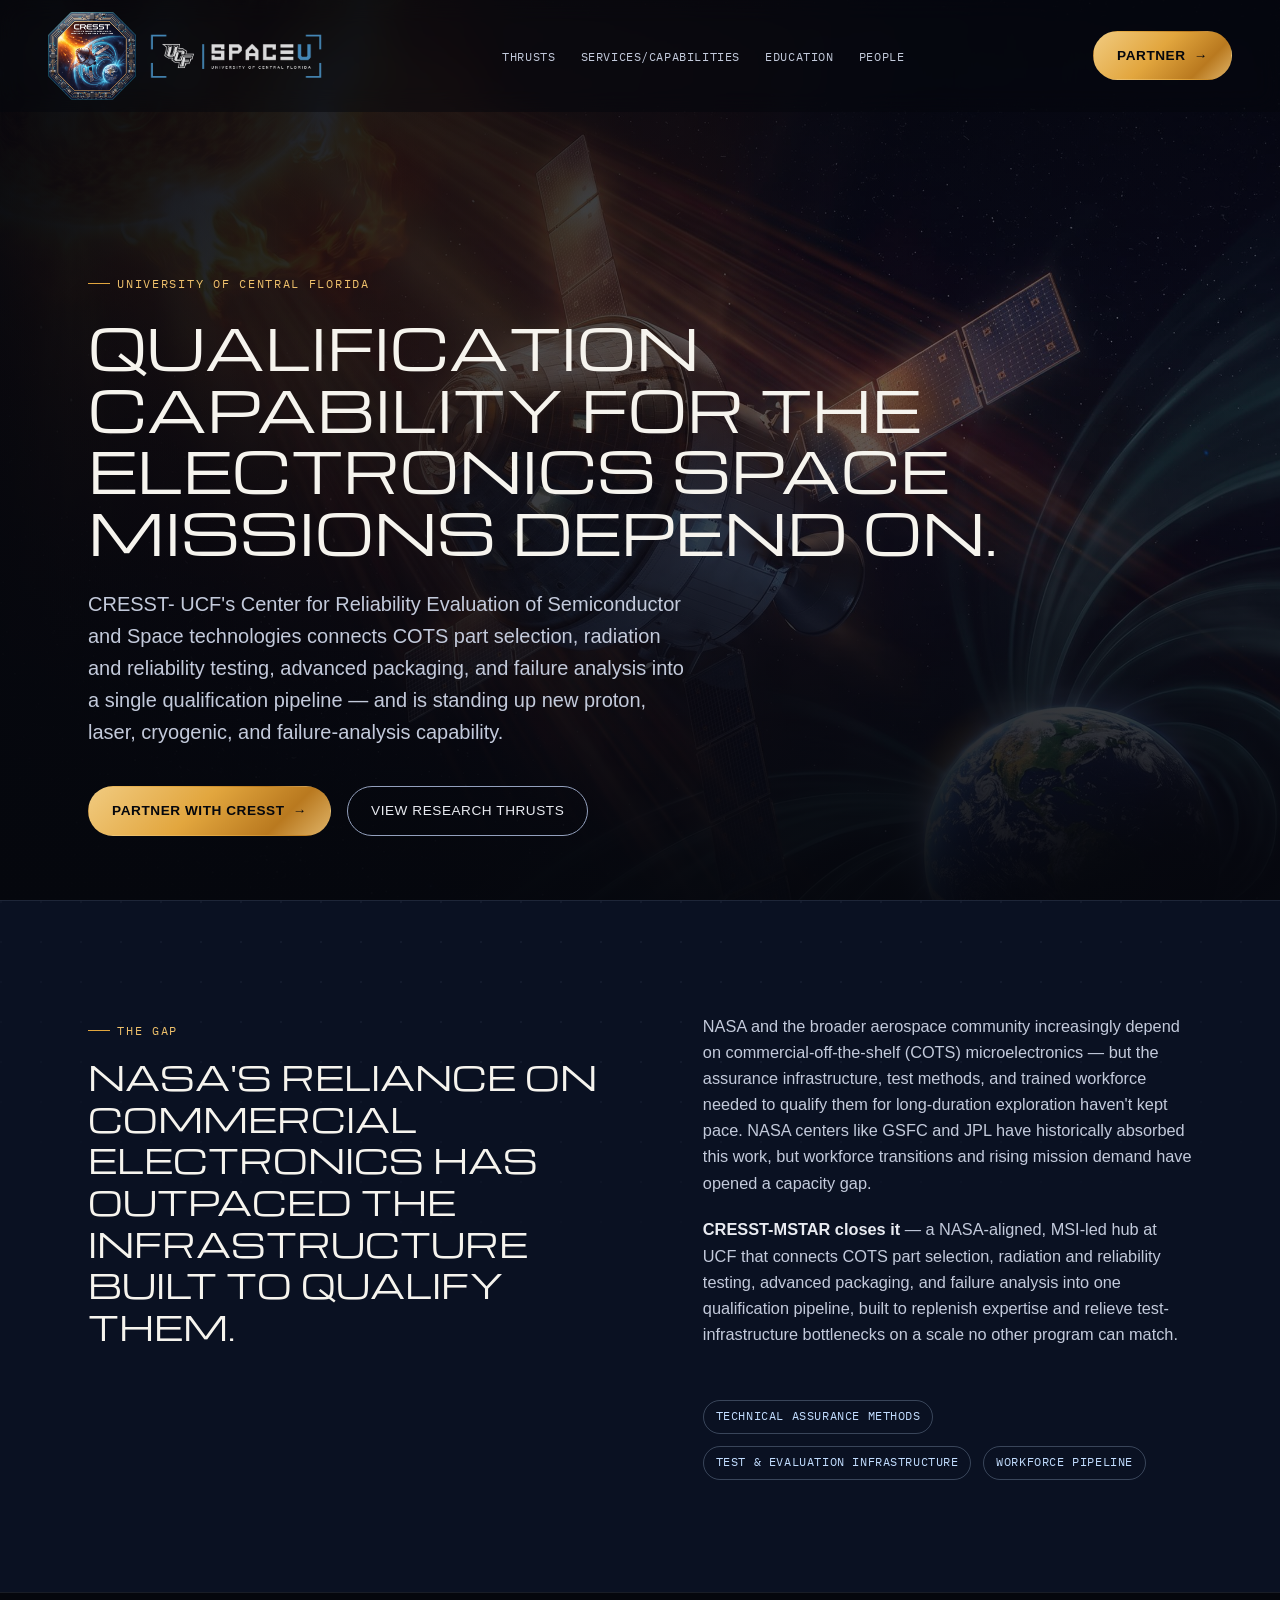
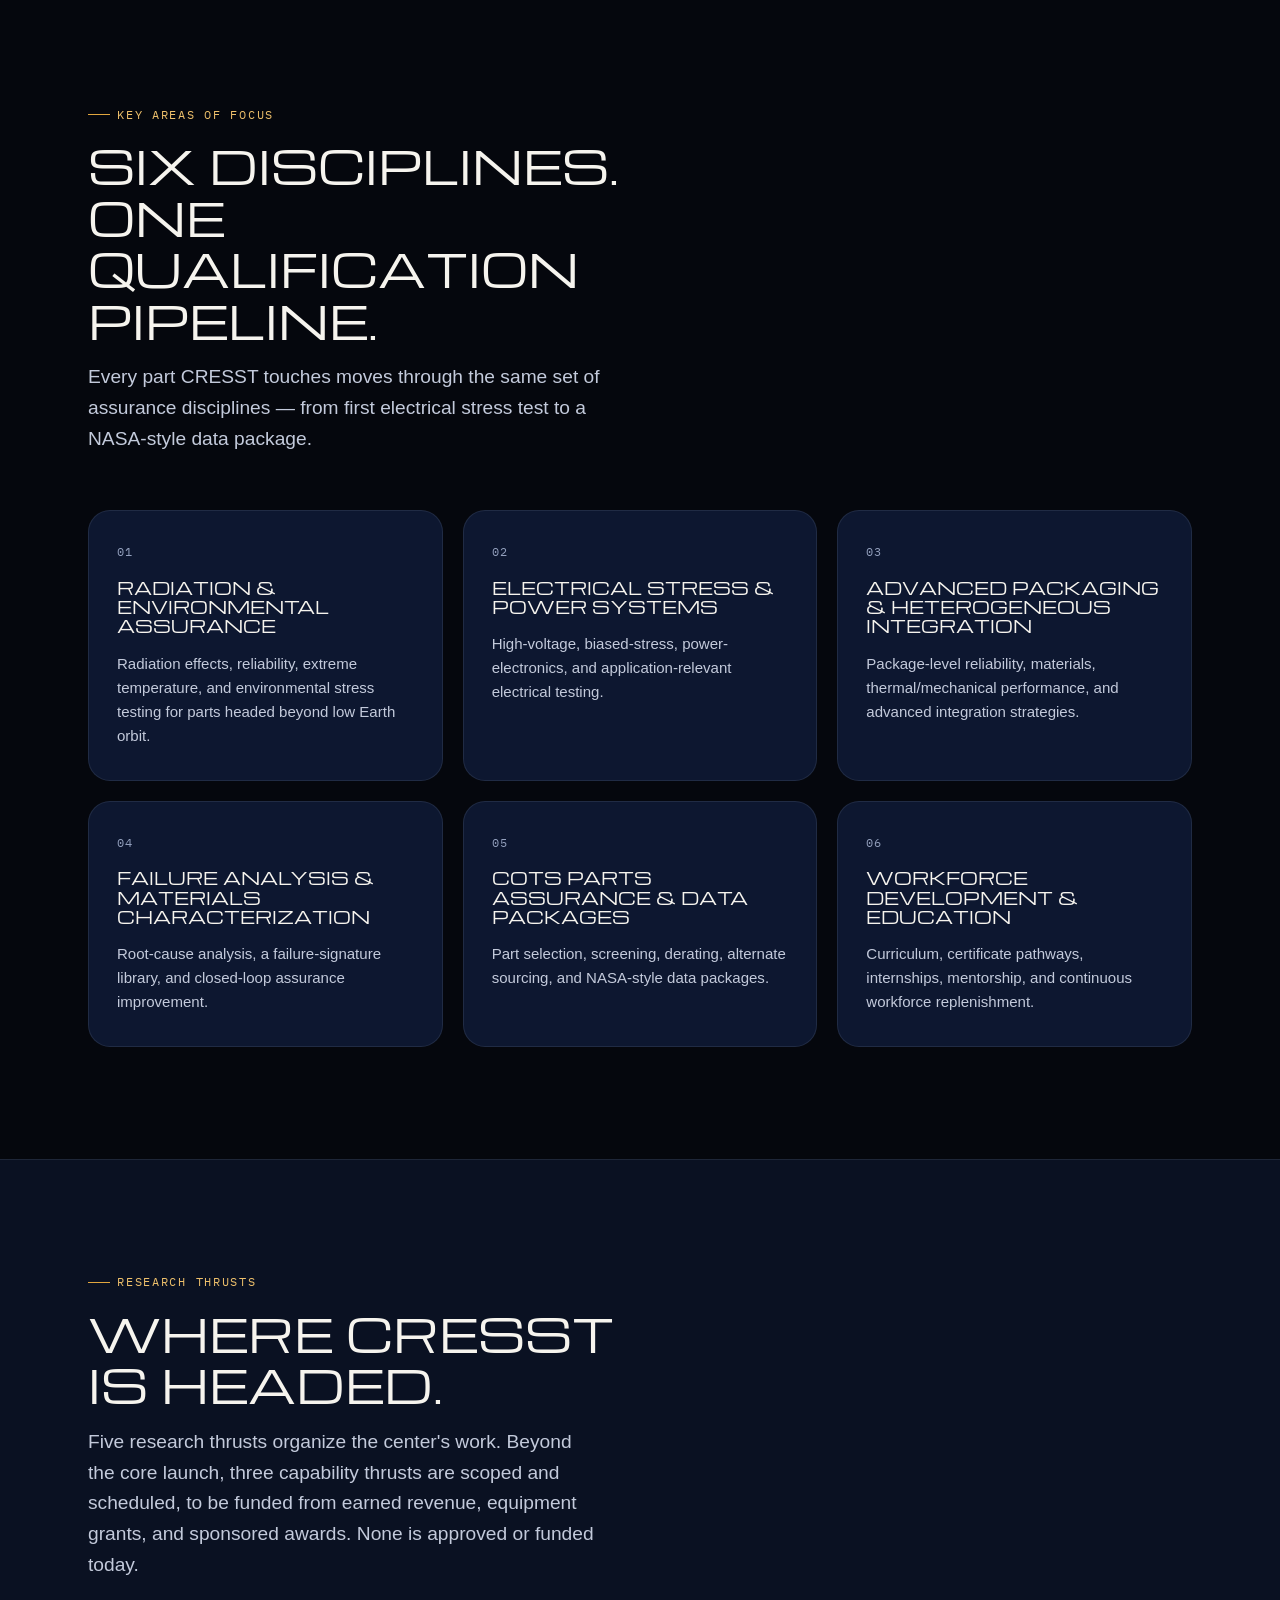
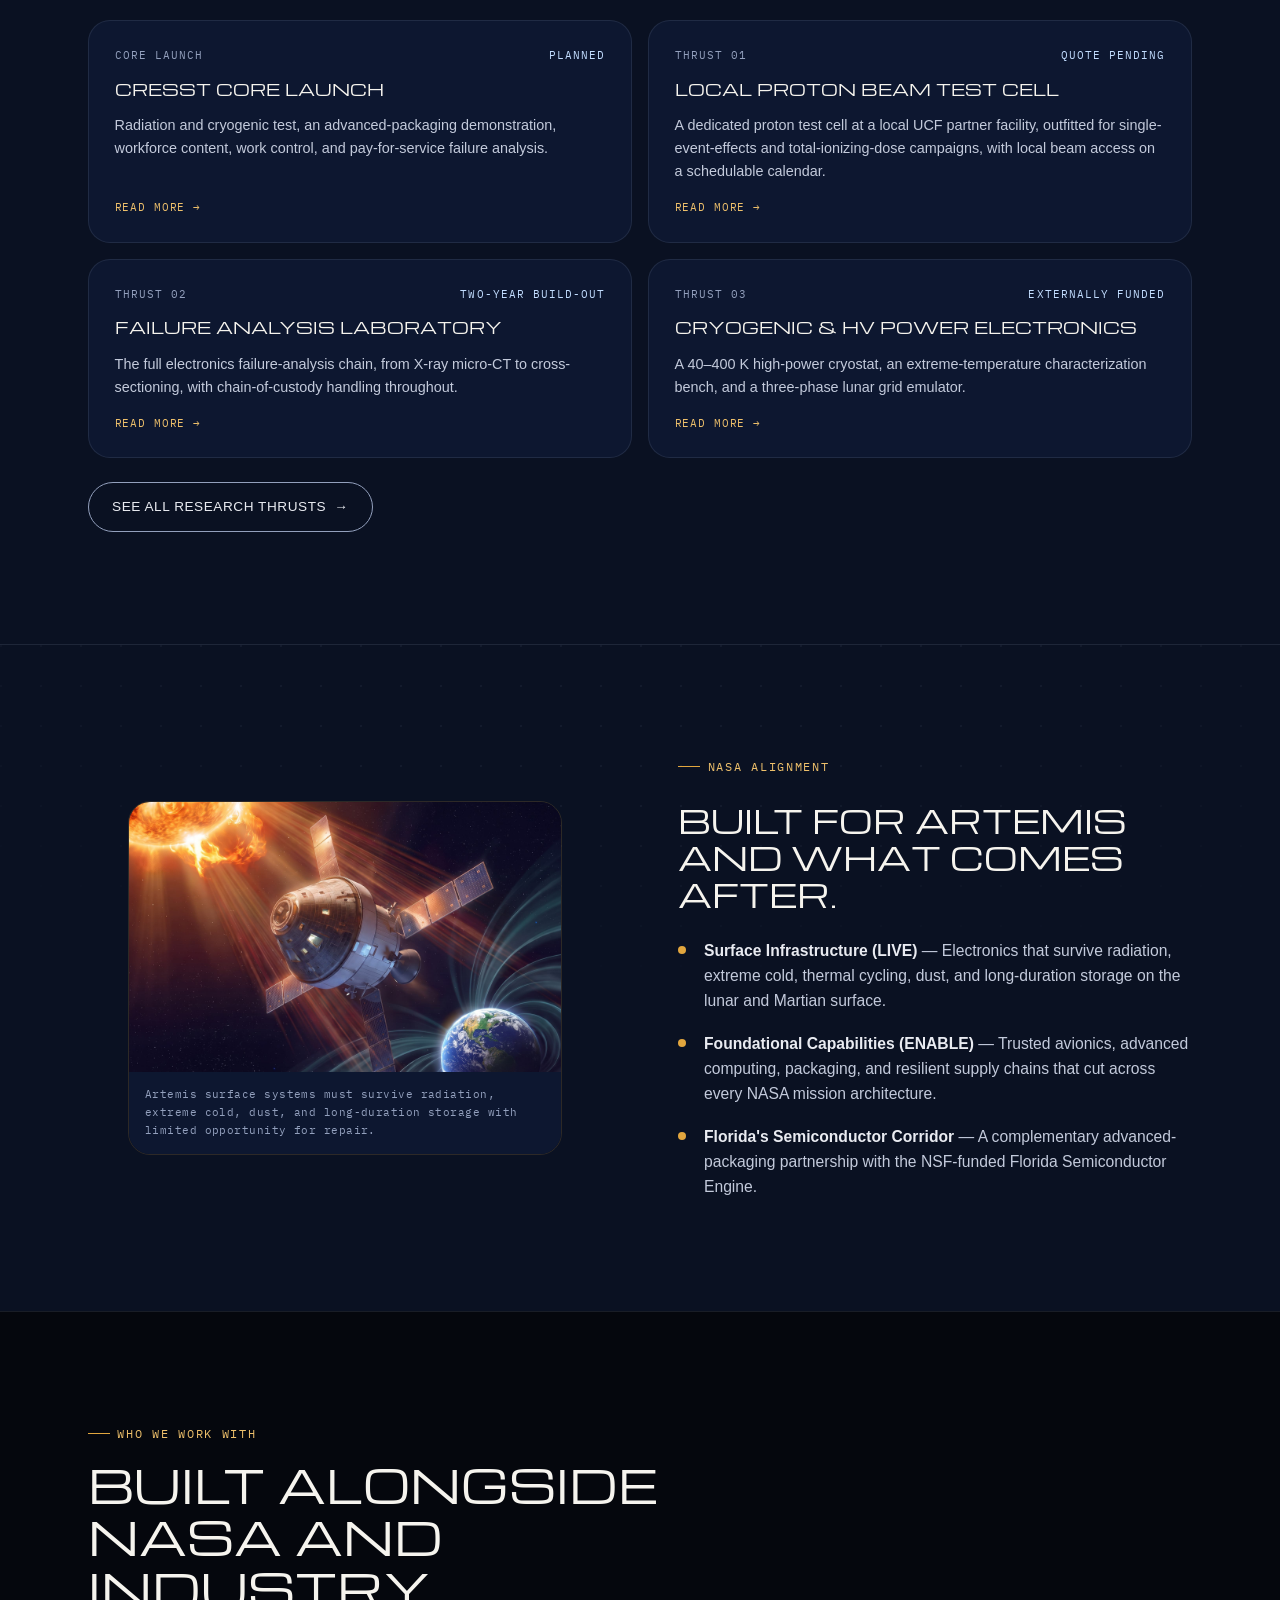
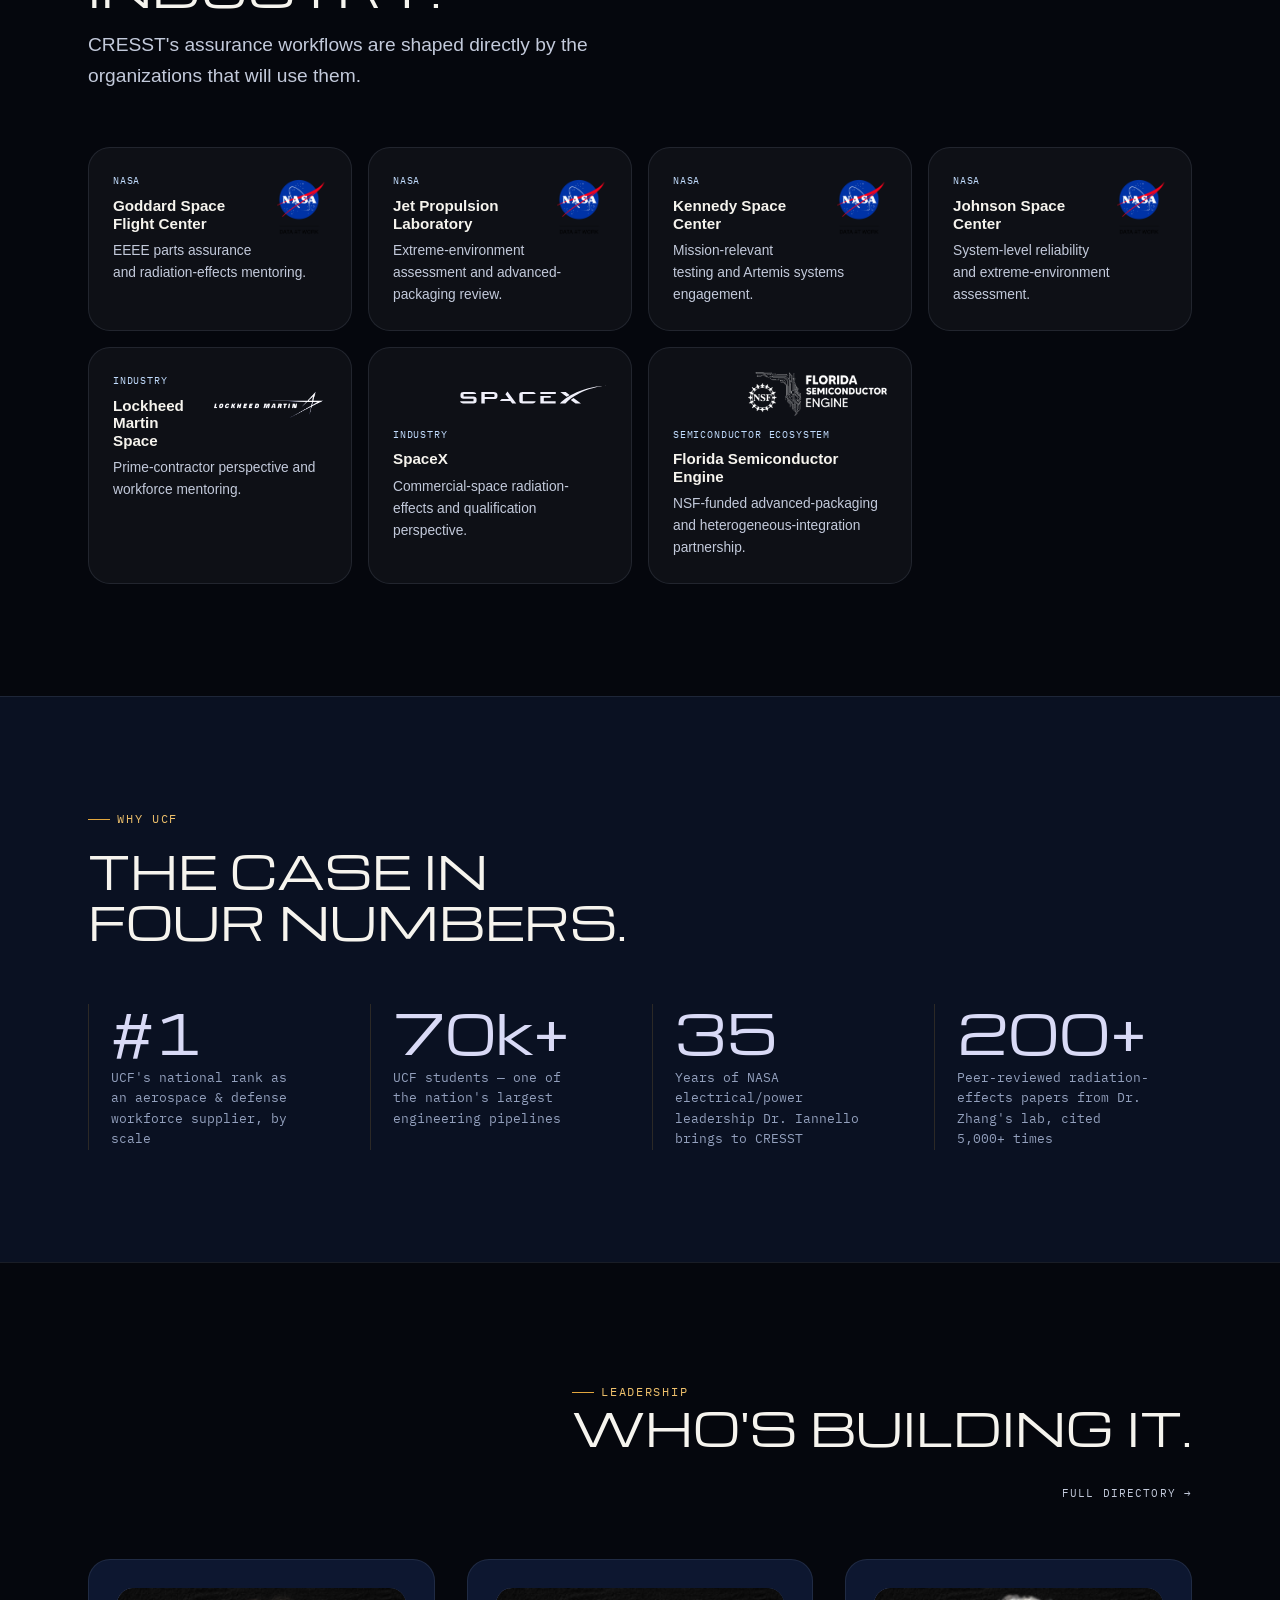
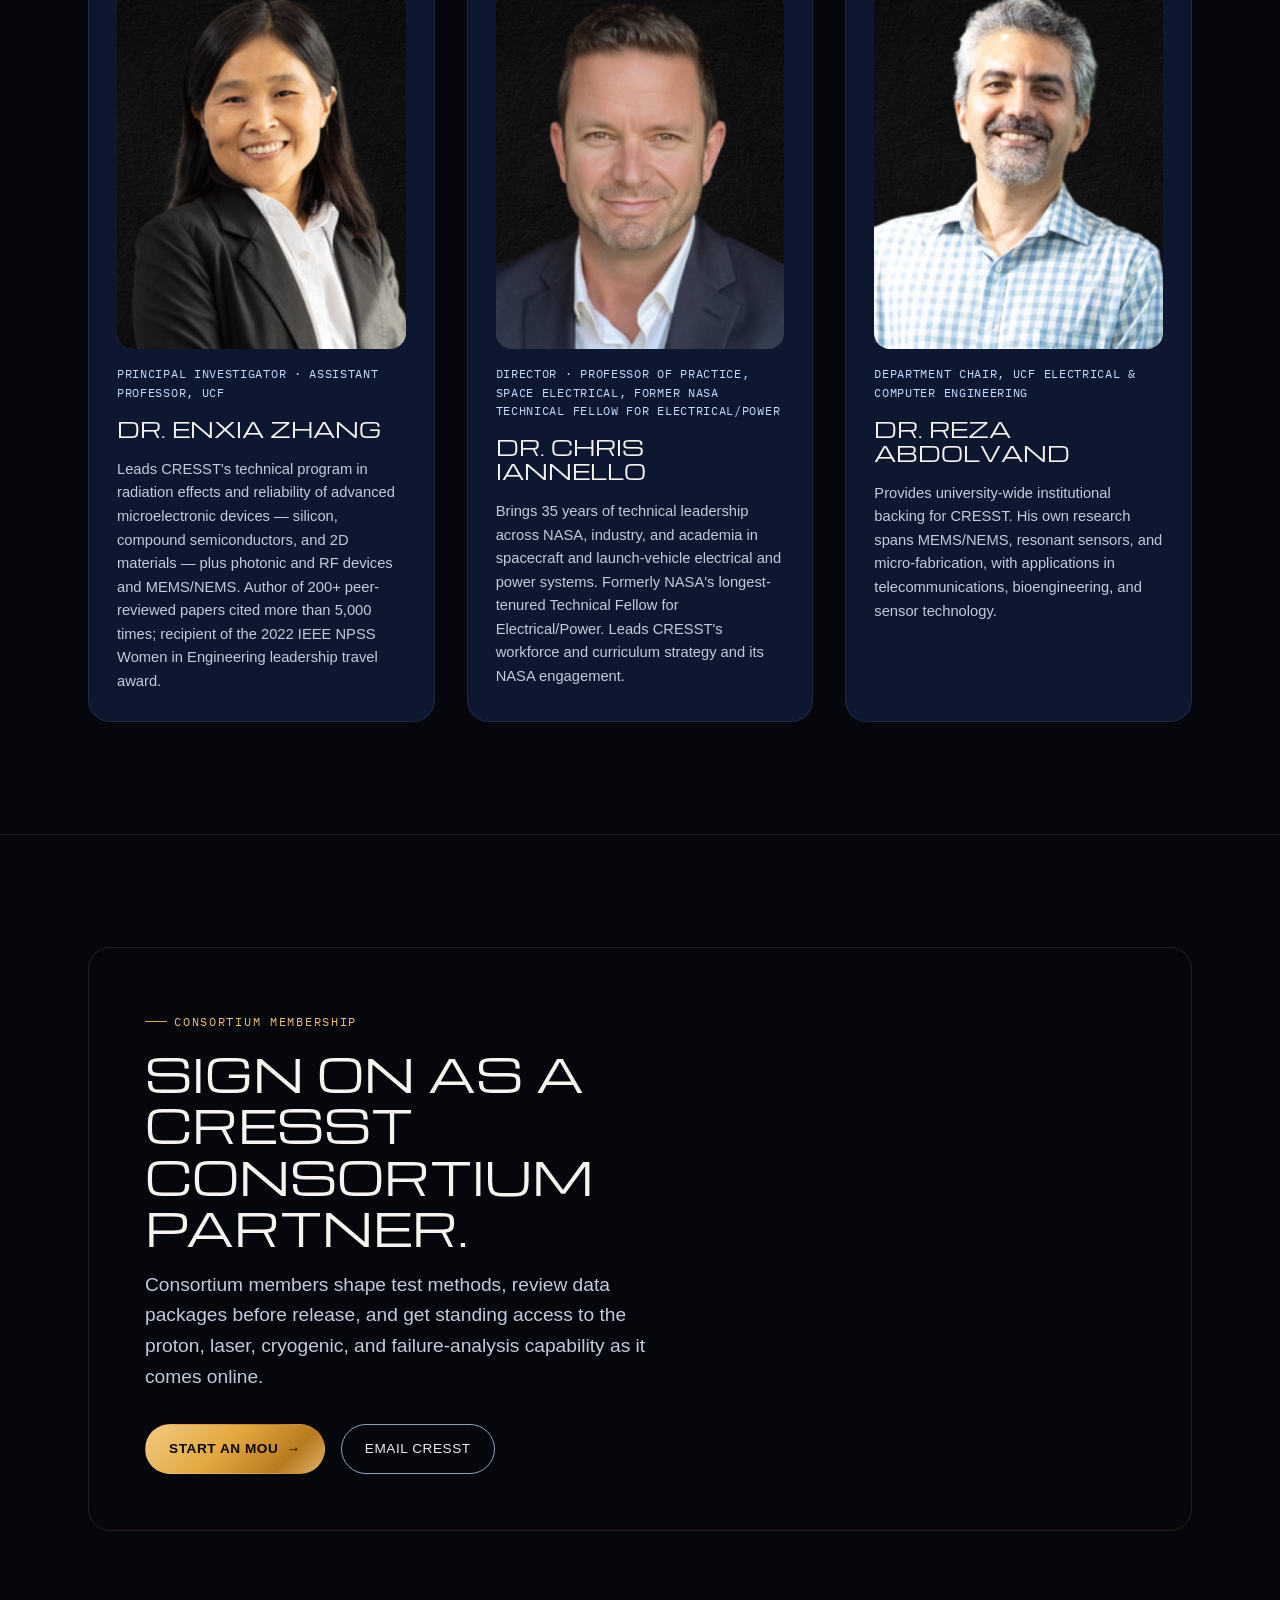
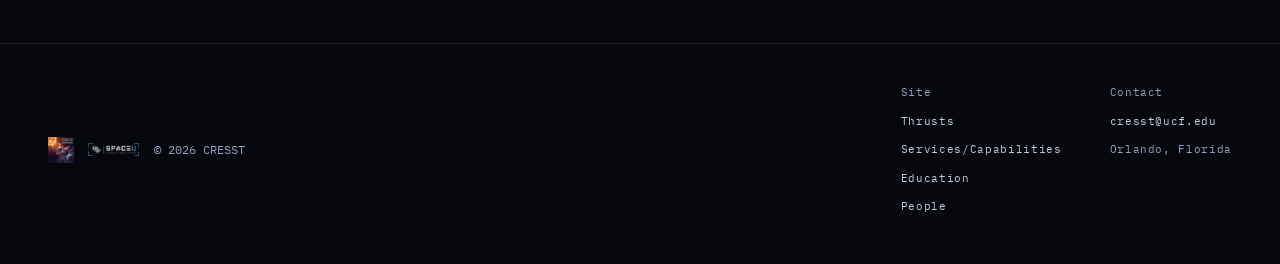
==== index.html @ 5fe64368 "Rename Services/Facilities to Services/Capabilities Co-Authored-By: Claude Opus 5.5 <noreply@anthrop" ====
<!DOCTYPE html>
<html lang="en">
<head>
<meta charset="UTF-8" />
<meta name="viewport" content="width=device-width, initial-scale=1.0" />
<title>CRESST — Center for Reliability Evaluation of Space and Semiconductor Technologies | UCF</title>
<meta name="description" content="CRESST is a UCF-led, NASA-aligned center for space electronics assurance — radiation testing, advanced packaging, and failure analysis for Artemis and future exploration missions." />
<link rel="icon" href="assets/img/cresst-favicon.png" />
<link rel="preconnect" href="https://fonts.googleapis.com" />
<link rel="preconnect" href="https://fonts.gstatic.com" crossorigin />
<link href="https://fonts.googleapis.com/css2?family=Michroma&family=IBM+Plex+Mono:wght@400;500;600&display=swap" rel="stylesheet" />
<link href="https://api.fontshare.com/v2/css?f[]=eudoxus-sans@400,500,600,700&display=swap" rel="stylesheet" />
<link rel="stylesheet" href="css/style.css" />
</head>
<body>

<nav class="nav" id="nav">
  <a href="index.html" class="nav-brand">
    <img class="nav-patch-logo" src="assets/img/cresst-patch-2026.png" alt="CRESST mission patch logo" />
    <img class="nav-wordmark" src="assets/img/spaceu-wordmark.png" alt="Space U" />
  </a>
  <ul class="nav-links">
    <li><a href="thrusts.html">Thrusts</a></li>
    <li><a href="facilities.html">Services/Capabilities</a></li>
    <li><a href="education.html">Education</a></li>
    <li><a href="people.html">People</a></li>
  </ul>
  <a href="partner.html" class="btn btn-primary nav-cta">Partner <span class="btn-arrow">&rarr;</span></a>
  <button class="nav-toggle" id="navToggle" aria-label="Open menu" aria-expanded="false">
    <svg width="18" height="14" viewBox="0 0 18 14" fill="none" xmlns="http://www.w3.org/2000/svg">
      <path d="M0 1H18" stroke="currentColor" stroke-width="1.5"/>
      <path d="M0 7H18" stroke="currentColor" stroke-width="1.5"/>
      <path d="M0 13H18" stroke="currentColor" stroke-width="1.5"/>
    </svg>
  </button>
</nav>

<div class="mobile-menu" id="mobileMenu">
  <a href="thrusts.html">Thrusts</a>
  <a href="facilities.html">Services/Capabilities</a>
  <a href="education.html">Education</a>
  <a href="people.html">People</a>
  <a href="partner.html">Partner With CRESST</a>
</div>

<header class="hero">
  <div class="hero-media">
    <img class="hero-media-fallback" src="assets/img/hero-solar-crossing.jpg" alt="Illustration of a crewed space capsule crossing between a solar flare and Earth's magnetic field" />
    <video class="hero-media-video" id="heroVideo" muted playsinline preload="auto" poster="assets/img/hero-solar-crossing.jpg" aria-hidden="true" disablePictureInPicture disableRemotePlayback>
      <source src="assets/video/hero-loop.mp4" type="video/mp4" />
    </video>
  </div>
  <div class="container hero-inner">
    <p class="eyebrow hero-eyebrow">University of Central Florida</p>
    <h1>Qualification capability for the electronics space missions depend on.</h1>
    <p class="hero-sub">CRESST- UCF's Center for Reliability Evaluation of Semiconductor and Space technologies connects COTS part selection, radiation and reliability testing, advanced packaging, and failure analysis into a single qualification pipeline — and is standing up new proton, laser, cryogenic, and failure-analysis capability.</p>
    <div class="hero-actions">
      <a href="partner.html" class="btn btn-primary">Partner With CRESST <span class="btn-arrow">&rarr;</span></a>
      <a href="thrusts.html" class="btn btn-ghost">View Research Thrusts</a>
    </div>
  </div>
</header>

<section class="section mission grid-bg" id="mission">
  <div class="container">
    <div class="mission-grid">
      <div class="reveal">
        <p class="eyebrow">The Gap</p>
        <p class="mission-statement" style="margin-top:1rem;">NASA's reliance on commercial electronics has outpaced the infrastructure built to qualify them.</p>
      </div>
      <div class="mission-copy reveal">
        <p>NASA and the broader aerospace community increasingly depend on commercial-off-the-shelf (COTS) microelectronics — but the assurance infrastructure, test methods, and trained workforce needed to qualify them for long-duration exploration haven't kept pace. NASA centers like GSFC and JPL have historically absorbed this work, but workforce transitions and rising mission demand have opened a capacity gap.</p>
        <p><strong>CRESST-MSTAR closes it</strong> — a NASA-aligned, MSI-led hub at UCF that connects COTS part selection, radiation and reliability testing, advanced packaging, and failure analysis into one qualification pipeline, built to replenish expertise and relieve test-infrastructure bottlenecks on a scale no other program can match.</p>
        <div class="pillars">
          <span class="pillar-chip">Technical Assurance Methods</span>
          <span class="pillar-chip">Test &amp; Evaluation Infrastructure</span>
          <span class="pillar-chip">Workforce Pipeline</span>
        </div>
      </div>
    </div>
  </div>
</section>

<section class="section" id="focus">
  <div class="container">
    <div class="section-head reveal">
      <p class="eyebrow">Key Areas of Focus</p>
      <h2>Six disciplines. One qualification pipeline.</h2>
      <p class="lede">Every part CRESST touches moves through the same set of assurance disciplines — from first electrical stress test to a NASA-style data package.</p>
    </div>
    <div class="focus-grid reveal">
      <article class="focus-card">
        <span class="focus-index">01</span>
        <h3>Radiation &amp; Environmental Assurance</h3>
        <p>Radiation effects, reliability, extreme temperature, and environmental stress testing for parts headed beyond low Earth orbit.</p>
      </article>
      <article class="focus-card">
        <span class="focus-index">02</span>
        <h3>Electrical Stress &amp; Power Systems</h3>
        <p>High-voltage, biased-stress, power-electronics, and application-relevant electrical testing.</p>
      </article>
      <article class="focus-card">
        <span class="focus-index">03</span>
        <h3>Advanced Packaging &amp; Heterogeneous Integration</h3>
        <p>Package-level reliability, materials, thermal/mechanical performance, and advanced integration strategies.</p>
      </article>
      <article class="focus-card">
        <span class="focus-index">04</span>
        <h3>Failure Analysis &amp; Materials Characterization</h3>
        <p>Root-cause analysis, a failure-signature library, and closed-loop assurance improvement.</p>
      </article>
      <article class="focus-card">
        <span class="focus-index">05</span>
        <h3>COTS Parts Assurance &amp; Data Packages</h3>
        <p>Part selection, screening, derating, alternate sourcing, and NASA-style data packages.</p>
      </article>
      <article class="focus-card">
        <span class="focus-index">06</span>
        <h3>Workforce Development &amp; Education</h3>
        <p>Curriculum, certificate pathways, internships, mentorship, and continuous workforce replenishment.</p>
      </article>
    </div>
  </div>
</section>

<section class="section investment-teaser" id="thrusts">
  <div class="container">
    <div class="investment-teaser-head">
      <div class="section-head reveal" style="margin-bottom:0;">
        <p class="eyebrow">Research Thrusts</p>
        <h2>Where CRESST is headed.</h2>
        <p class="lede">Five research thrusts organize the center's work. Beyond the core launch, three capability thrusts are scoped and scheduled, to be funded from earned revenue, equipment grants, and sponsored awards. None is approved or funded today.</p>
      </div>
    </div>
    <div class="teaser-grid reveal">
      <a href="thrusts.html#roadmap" class="teaser-card">
        <div class="teaser-card-top">
          <span class="teaser-card-code">CORE LAUNCH</span>
          <span class="teaser-card-years">PLANNED</span>
        </div>
        <h3>CRESST Core Launch</h3>
        <p>Radiation and cryogenic test, an advanced-packaging demonstration, workforce content, work control, and pay-for-service failure analysis.</p>
        <div class="teaser-card-bottom">
          <span class="teaser-card-open">READ MORE &rarr;</span>
        </div>
      </a>
      <a href="thrusts.html#future" class="teaser-card">
        <div class="teaser-card-top">
          <span class="teaser-card-code">THRUST 01</span>
          <span class="teaser-card-years">QUOTE PENDING</span>
        </div>
        <h3>Local Proton Beam Test Cell</h3>
        <p>A dedicated proton test cell at a local UCF partner facility, outfitted for single-event-effects and total-ionizing-dose campaigns, with local beam access on a schedulable calendar.</p>
        <div class="teaser-card-bottom">
          <span class="teaser-card-open">READ MORE &rarr;</span>
        </div>
      </a>
      <a href="thrusts.html#future" class="teaser-card">
        <div class="teaser-card-top">
          <span class="teaser-card-code">THRUST 02</span>
          <span class="teaser-card-years">TWO-YEAR BUILD-OUT</span>
        </div>
        <h3>Failure Analysis Laboratory</h3>
        <p>The full electronics failure-analysis chain, from X-ray micro-CT to cross-sectioning, with chain-of-custody handling throughout.</p>
        <div class="teaser-card-bottom">
          <span class="teaser-card-open">READ MORE &rarr;</span>
        </div>
      </a>
      <a href="thrusts.html#future" class="teaser-card">
        <div class="teaser-card-top">
          <span class="teaser-card-code">THRUST 03</span>
          <span class="teaser-card-years">EXTERNALLY FUNDED</span>
        </div>
        <h3>Cryogenic &amp; HV Power Electronics</h3>
        <p>A 40&ndash;400 K high-power cryostat, an extreme-temperature characterization bench, and a three-phase lunar grid emulator.</p>
        <div class="teaser-card-bottom">
          <span class="teaser-card-open">READ MORE &rarr;</span>
        </div>
      </a>
    </div>
    <div class="teaser-footer reveal">
      <a href="thrusts.html" class="btn btn-ghost">See All Research Thrusts <span class="btn-arrow">&rarr;</span></a>
    </div>
  </div>
</section>

<section class="section ecosystem grid-bg" id="nasa">
  <div class="container">
    <div class="eco-grid">
      <figure class="eco-media reveal">
        <img src="assets/img/hero-solar-crossing.jpg" alt="Illustration of a crewed space capsule crossing between a solar flare and Earth's magnetic field" loading="lazy" />
        <figcaption>Artemis surface systems must survive radiation, extreme cold, dust, and long-duration storage with limited opportunity for repair.</figcaption>
      </figure>
      <div class="eco-copy reveal">
        <p class="eyebrow">NASA Alignment</p>
        <h2 style="font-size:clamp(1.5rem,2.8vw,2rem);">Built for Artemis and what comes after.</h2>
        <ul class="eco-list">
          <li><strong>Surface Infrastructure (LIVE)</strong> — Electronics that survive radiation, extreme cold, thermal cycling, dust, and long-duration storage on the lunar and Martian surface.</li>
          <li><strong>Foundational Capabilities (ENABLE)</strong> — Trusted avionics, advanced computing, packaging, and resilient supply chains that cut across every NASA mission architecture.</li>
          <li><strong>Florida's Semiconductor Corridor</strong> — A complementary advanced-packaging partnership with the NSF-funded Florida Semiconductor Engine.</li>
        </ul>
      </div>
    </div>
  </div>
</section>

<section class="section" id="partners">
  <div class="container">
    <div class="section-head reveal">
      <p class="eyebrow">Who We Work With</p>
      <h2>Built alongside NASA and industry.</h2>
      <p class="lede">CRESST's assurance workflows are shaped directly by the organizations that will use them.</p>
    </div>
    <div class="partners-grid reveal">
      <div class="partner-tile">
        <div class="partner-logo lg"><img src="assets/img/partners/nasa.webp" alt="NASA" /></div>
        <span class="partner-tag">NASA</span>
        <h3>Goddard Space Flight Center</h3>
        <p>EEEE parts assurance and radiation-effects mentoring.</p>
      </div>
      <div class="partner-tile">
        <div class="partner-logo lg"><img src="assets/img/partners/nasa.webp" alt="NASA" /></div>
        <span class="partner-tag">NASA</span>
        <h3>Jet Propulsion Laboratory</h3>
        <p>Extreme-environment assessment and advanced-packaging review.</p>
      </div>
      <div class="partner-tile">
        <div class="partner-logo lg"><img src="assets/img/partners/nasa.webp" alt="NASA" /></div>
        <span class="partner-tag">NASA</span>
        <h3>Kennedy Space Center</h3>
        <p>Mission-relevant testing and Artemis systems engagement.</p>
      </div>
      <div class="partner-tile">
        <div class="partner-logo lg"><img src="assets/img/partners/nasa.webp" alt="NASA" /></div>
        <span class="partner-tag">NASA</span>
        <h3>Johnson Space Center</h3>
        <p>System-level reliability and extreme-environment assessment.</p>
      </div>
      <div class="partner-tile">
        <div class="partner-logo lg"><img src="assets/img/partners/lockheed-martin.png" alt="Lockheed Martin" /></div>
        <span class="partner-tag">Industry</span>
        <h3>Lockheed Martin Space</h3>
        <p>Prime-contractor perspective and workforce mentoring.</p>
      </div>
      <div class="partner-tile">
        <div class="partner-logo"><img src="assets/img/partners/spacex.svg" alt="SpaceX" /></div>
        <span class="partner-tag">Industry</span>
        <h3>SpaceX</h3>
        <p>Commercial-space radiation-effects and qualification perspective.</p>
      </div>
      <div class="partner-tile">
        <div class="partner-logo"><img src="assets/img/partners/fse.webp" alt="Florida Semiconductor Engine" /></div>
        <span class="partner-tag">Semiconductor Ecosystem</span>
        <h3>Florida Semiconductor Engine</h3>
        <p>NSF-funded advanced-packaging and heterogeneous-integration partnership.</p>
      </div>
    </div>
  </div>
</section>

<section class="section impact" id="impact">
  <div class="container">
    <div class="section-head reveal">
      <p class="eyebrow">Why UCF</p>
      <h2>The case in four numbers.</h2>
    </div>
    <div class="stat-grid reveal">
      <div class="stat">
        <div class="stat-value">#1</div>
        <p class="stat-label">UCF's national rank as an aerospace &amp; defense workforce supplier, by scale</p>
      </div>
      <div class="stat">
        <div class="stat-value">70k+</div>
        <p class="stat-label">UCF students — one of the nation's largest engineering pipelines</p>
      </div>
      <div class="stat">
        <div class="stat-value">35</div>
        <p class="stat-label">Years of NASA electrical/power leadership Dr. Iannello brings to CRESST</p>
      </div>
      <div class="stat">
        <div class="stat-value">200+</div>
        <p class="stat-label">Peer-reviewed radiation-effects papers from Dr. Zhang's lab, cited 5,000+ times</p>
      </div>
    </div>
  </div>
</section>

<section class="section leadership" id="leadership">
  <div class="container">
    <div class="section-head reveal" style="display:flex;justify-content:space-between;align-items:flex-end;gap:2rem;flex-wrap:wrap;max-width:none;">
      <div>
        <p class="eyebrow">Leadership</p>
        <h2>Who's building it.</h2>
      </div>
      <a href="people.html" style="font-family:var(--font-mono);font-size:.7rem;letter-spacing:.1em;text-transform:uppercase;text-decoration:none;color:var(--paper-300);">Full directory &rarr;</a>
    </div>
    <div class="lead-grid reveal">
      <div class="lead-card">
        <div class="lead-photo"><img src="assets/img/enxia-zhang.png" alt="Dr. Enxia Zhang" /></div>
        <p class="lead-role">Principal Investigator &middot; Assistant Professor, UCF</p>
        <h3 class="lead-name">Dr. Enxia Zhang</h3>
        <p class="lead-bio">Leads CRESST's technical program in radiation effects and reliability of advanced microelectronic devices — silicon, compound semiconductors, and 2D materials — plus photonic and RF devices and MEMS/NEMS. Author of 200+ peer-reviewed papers cited more than 5,000 times; recipient of the 2022 IEEE NPSS Women in Engineering leadership travel award.</p>
      </div>
      <div class="lead-card">
        <div class="lead-photo"><img src="assets/img/christopher-iannello.png" alt="Dr. Chris Iannello" /></div>
        <p class="lead-role">Director &middot; Professor of Practice, Space Electrical, Former NASA Technical Fellow for Electrical/Power</p>
        <h3 class="lead-name">Dr. Chris Iannello</h3>
        <p class="lead-bio">Brings 35 years of technical leadership across NASA, industry, and academia in spacecraft and launch-vehicle electrical and power systems. Formerly NASA's longest-tenured Technical Fellow for Electrical/Power. Leads CRESST's workforce and curriculum strategy and its NASA engagement.</p>
      </div>
      <div class="lead-card">
        <div class="lead-photo"><img src="assets/img/reza-abdolvand-directory.png" alt="Dr. Reza Abdolvand" /></div>
        <p class="lead-role">Department Chair, UCF Electrical &amp; Computer Engineering</p>
        <h3 class="lead-name">Dr. Reza Abdolvand</h3>
        <p class="lead-bio">Provides university-wide institutional backing for CRESST. His own research spans MEMS/NEMS, resonant sensors, and micro-fabrication, with applications in telecommunications, bioengineering, and sensor technology.</p>
      </div>
    </div>
  </div>
</section>

<section class="section cta" id="cta">
  <div class="container">
    <div class="cta-inner reveal">
      <div>
        <p class="eyebrow">Consortium Membership</p>
        <h2 style="margin-top:1rem;">Sign on as a CRESST consortium partner.</h2>
        <p class="lede" style="margin-top:1rem;">Consortium members shape test methods, review data packages before release, and get standing access to the proton, laser, cryogenic, and failure-analysis capability as it comes online.</p>
      </div>
      <div class="cta-actions">
        <a href="partner.html" class="btn btn-primary">Start An MOU <span class="btn-arrow">&rarr;</span></a>
        <a href="mailto:cresst@ucf.edu" class="btn btn-ghost">Email CRESST</a>
      </div>
    </div>
  </div>
</section>

<footer>
  <div class="footer-inner">
    <div class="footer-brand">
      <img class="footer-logo" src="assets/img/cresst-favicon.png" alt="CRESST logo" />
      <img class="footer-wordmark" src="assets/img/spaceu-wordmark.png" alt="Space U" />
      <span>&copy; 2026 CRESST</span>
    </div>
    <div class="footer-cols">
      <div class="footer-col">
        <span class="footer-col-label">Site</span>
        <a href="thrusts.html">Thrusts</a>
        <a href="facilities.html">Services/Capabilities</a>
        <a href="education.html">Education</a>
        <a href="people.html">People</a>
      </div>
      <div class="footer-col">
        <span class="footer-col-label">Contact</span>
        <a href="mailto:cresst@ucf.edu">cresst@ucf.edu</a>
        <span>Orlando, Florida</span>
      </div>
    </div>
  </div>
</footer>

<script src="js/script.js"></script>
</body>
</html>
---- css/style.css ----
/* ===========================================================
   CRESST — Center for Reliability Evaluation of Space and
   Semiconductor Technologies. UCF / Space U.
   Visual language inspired by ETH Zurich | Space (space.ethz.ch):
   soft pill geometry, atmospheric gradients, Michroma + Eudoxus Sans.
   =========================================================== */

:root {
  --navy-950: #05070d;
  --navy-900: #0a1122;
  --navy-850: #0d1730;
  --navy-800: #101c38;
  --navy-700: #172b4d;
  --navy-600: #223e6b;

  --gold-500: #e2a63e;
  --gold-400: #eec06b;
  --gold-300: #f4d38f;

  --sky-200: #c2ddff;
  --sky-300: #bfe1fa;
  --indigo-400: #5d6c9c;
  --indigo-500: #5b6eab;
  --periwinkle: #d9daf6;

  --paper-050: #f6f4ee;
  --paper-100: #e9ebf1;
  --paper-300: #c3cadb;
  --paper-400: #93a0bd;
  --paper-600: #5f6c8a;

  --line: rgba(226, 166, 62, 0.16);
  --line-soft: rgba(147, 160, 189, 0.14);
  --glass: rgba(255, 255, 255, 0.04);

  --font-display: "Michroma", "Arial Narrow", sans-serif;
  --font-body: "Eudoxus Sans", "IBM Plex Sans", "Segoe UI", sans-serif;
  --font-mono: "IBM Plex Mono", "Consolas", monospace;

  --radius-pill: 100px;
  --radius-card: 22px;

  --container: 1200px;
  --gutter: clamp(1.25rem, 4vw, 3rem);
}

*,
*::before,
*::after {
  box-sizing: border-box;
}

html {
  scroll-behavior: smooth;
}

@media (prefers-reduced-motion: reduce) {
  html {
    scroll-behavior: auto;
  }
  *,
  *::before,
  *::after {
    animation-duration: 0.001ms !important;
    animation-iteration-count: 1 !important;
    transition-duration: 0.001ms !important;
    scroll-behavior: auto !important;
  }
}

body {
  margin: 0;
  background: var(--navy-950);
  color: var(--paper-100);
  font-family: var(--font-body);
  font-size: 16px;
  line-height: 1.6;
  -webkit-font-smoothing: antialiased;
  overflow-x: hidden;
}

img {
  max-width: 100%;
  display: block;
}

a {
  color: inherit;
}

:focus-visible {
  outline: 2px solid var(--sky-200);
  outline-offset: 3px;
}

.container {
  max-width: var(--container);
  margin: 0 auto;
  padding-inline: var(--gutter);
}

.grid-bg {
  position: relative;
}
.grid-bg::before {
  content: "";
  position: absolute;
  inset: 0;
  background-image: radial-gradient(circle at 1px 1px, var(--line-soft) 1px, transparent 1px);
  background-size: 40px 40px;
  mask-image: radial-gradient(ellipse 80% 60% at 50% 0%, black 40%, transparent 90%);
  pointer-events: none;
  opacity: 0.5;
}

.eyebrow {
  font-family: var(--font-mono);
  font-size: 0.76rem;
  letter-spacing: 0.14em;
  text-transform: uppercase;
  color: var(--gold-400);
  display: inline-flex;
  align-items: center;
  gap: 0.6em;
}
.eyebrow::before {
  content: "";
  width: 22px;
  height: 1px;
  background: var(--gold-500);
  display: inline-block;
}

h1,
h2,
h3 {
  font-family: var(--font-display);
  font-weight: 500;
  line-height: 1.15;
  margin: 0;
  color: var(--paper-050);
  text-transform: uppercase;
}

h2 {
  font-size: clamp(1.8rem, 3.6vw, 2.8rem);
}

h3 {
  font-size: clamp(1.05rem, 1.6vw, 1.3rem);
}

p {
  margin: 0;
}

.lede {
  font-size: clamp(1.05rem, 1.6vw, 1.2rem);
  color: var(--paper-300);
  max-width: 48ch;
}

.section {
  padding-block: clamp(4rem, 9vw, 7rem);
  border-top: 1px solid var(--line-soft);
  position: relative;
}

.section-head {
  display: flex;
  flex-direction: column;
  gap: 1rem;
  margin-bottom: clamp(2.5rem, 5vw, 3.5rem);
  max-width: 64ch;
}

/* ---------- buttons: soft pill geometry ---------- */
.btn {
  font-family: var(--font-body);
  font-weight: 500;
  font-size: 0.85rem;
  letter-spacing: 0.04em;
  text-transform: uppercase;
  text-decoration: none;
  display: inline-flex;
  align-items: center;
  gap: 0.6em;
  padding: 0.95em 1.7em;
  border-radius: var(--radius-pill);
  border: 1px solid transparent;
  transition: transform 0.15s ease, filter 0.2s ease, border-color 0.2s ease, color 0.2s ease;
  cursor: pointer;
}
.btn:hover {
  transform: translateY(-1px);
  filter: brightness(1.08);
}
.btn-primary {
  background: linear-gradient(135deg, var(--gold-300) -10%, var(--gold-500) 45%, #b9791f 78%, var(--gold-300) 112%);
  color: var(--navy-950);
  font-weight: 600;
}
.btn-ghost {
  border-color: var(--paper-400);
  color: var(--paper-100);
}
.btn-ghost:hover {
  border-color: var(--sky-200);
  color: var(--sky-200);
}
.btn-arrow {
  transition: transform 0.15s ease;
}
.btn:hover .btn-arrow {
  transform: translateX(3px);
}

/* ---------- nav ---------- */
.nav {
  position: fixed;
  inset-inline: 0;
  top: 0;
  z-index: 100;
  padding: 0.5rem var(--gutter);
  min-height: 112px;
  display: flex;
  flex-wrap: wrap;
  align-items: center;
  justify-content: space-between;
  background: rgba(5, 7, 13, 0.5);
  backdrop-filter: blur(12px);
  border-bottom: 1px solid transparent;
  transition: border-color 0.3s ease, background 0.3s ease;
}
.nav.is-scrolled {
  border-bottom-color: var(--line-soft);
  background: rgba(5, 7, 13, 0.86);
}
.nav-brand {
  display: flex;
  align-items: center;
  gap: 0.85rem;
  text-decoration: none;
}
.nav-brand img.nav-patch-logo {
  height: 88px;
  width: auto;
}
.nav-brand img.nav-wordmark {
  height: 44px;
  width: auto;
  opacity: 0.85;
  mix-blend-mode: screen;
}
.nav-links {
  display: flex;
  align-items: center;
  gap: 0.25rem;
  min-width: 0;
  flex-wrap: wrap;
  list-style: none;
  margin: 0;
  padding: 0;
}
.nav-links a {
  font-family: var(--font-mono);
  font-size: 0.74rem;
  letter-spacing: 0.05em;
  text-transform: uppercase;
  text-decoration: none;
  color: var(--paper-300);
  padding: 0.6em 0.9em;
  border-radius: var(--radius-pill);
  transition: color 0.2s ease, background 0.2s ease;
}
.nav-links a:hover {
  color: var(--paper-050);
  background: var(--glass);
}
.nav-links a.active {
  color: var(--gold-400);
  box-shadow: inset 0 -2px 0 var(--gold-500);
}
.nav-links a.active:hover {
  background: transparent;
}
.nav-cta {
  display: inline-flex;
  margin-left: 0.5rem;
}
.nav-toggle {
  display: none;
  background: none;
  border: 1px solid var(--paper-400);
  color: var(--paper-100);
  width: 44px;
  height: 44px;
  border-radius: var(--radius-pill);
  align-items: center;
  justify-content: center;
}

/* ---------- hero ---------- */
.hero {
  position: relative;
  min-height: 100vh;
  display: flex;
  align-items: flex-end;
  padding-top: 6rem;
  overflow: hidden;
}
.hero-media {
  position: absolute;
  inset: 0;
  z-index: 0;
}
.hero-media img,
.hero-media video {
  position: absolute;
  inset: 0;
  width: 100%;
  height: 100%;
  object-fit: cover;
  object-position: 68% 38%;
}
.hero-media img.hero-media-fallback {
  opacity: 0.85;
}
.hero-media video.hero-media-video {
  opacity: 0;
}
.hero-media::after {
  content: "";
  position: absolute;
  inset: 0;
  background: linear-gradient(180deg, rgba(5, 7, 13, 0.72) 0%, rgba(5, 7, 13, 0.35) 40%, rgba(5, 7, 13, 0.95) 100%),
    linear-gradient(90deg, rgba(5, 7, 13, 0.92) 0%, rgba(5, 7, 13, 0.25) 65%, transparent 100%);
}
.hero-inner {
  position: relative;
  z-index: 1;
  width: 100%;
  padding-bottom: clamp(2.5rem, 5vw, 4.5rem);
}
.hero-eyebrow {
  margin-bottom: 1.4rem;
}
.hero-kicker {
  font-family: var(--font-body);
  color: var(--paper-050);
  font-size: clamp(1.25rem, 2.4vw, 1.7rem);
  margin-bottom: 1rem;
}
.hero h1 {
  font-size: clamp(1.8rem, 4.6vw, 3.5rem);
  max-width: 18ch;
  line-height: 1.1;
}
.hero-sub {
  margin-top: 1.6rem;
  max-width: 54ch;
  font-size: clamp(1.05rem, 1.7vw, 1.25rem);
  color: var(--paper-300);
}
.hero-actions {
  display: flex;
  flex-wrap: wrap;
  gap: 1rem;
  margin-top: 2.4rem;
}

.hero-placard {
  margin-top: clamp(2.5rem, 6vw, 4rem);
  border-top: 1px solid var(--line);
  padding-top: 1.4rem;
  display: grid;
  grid-template-columns: repeat(2, 1fr);
  max-width: 32rem;
  gap: clamp(1.5rem, 4vw, 3.5rem);
}
.placard-item dt {
  font-family: var(--font-mono);
  font-size: 0.68rem;
  letter-spacing: 0.1em;
  text-transform: uppercase;
  color: var(--paper-400);
  margin-bottom: 0.4em;
}
.placard-item dd {
  margin: 0;
  font-family: var(--font-mono);
  font-size: 0.9rem;
  color: var(--gold-300);
  letter-spacing: 0.02em;
}

/* ---------- mission ---------- */
.mission {
  background: var(--navy-900);
}
.mission-grid {
  display: grid;
  grid-template-columns: 1.1fr 1fr;
  gap: clamp(2.5rem, 6vw, 5rem);
  align-items: start;
}
.mission-statement {
  font-family: var(--font-display);
  font-size: clamp(1.4rem, 2.6vw, 2.1rem);
  text-transform: uppercase;
  line-height: 1.25;
  color: var(--paper-050);
  font-weight: 500;
}
.mission-copy {
  display: flex;
  flex-direction: column;
  gap: 1.3rem;
  color: var(--paper-300);
  font-size: 1.02rem;
}
.mission-copy strong {
  color: var(--paper-100);
}
.pillars {
  margin-top: 2rem;
  display: flex;
  flex-wrap: wrap;
  gap: 0.75rem;
}
.pillar-chip {
  font-family: var(--font-mono);
  font-size: 0.74rem;
  letter-spacing: 0.05em;
  text-transform: uppercase;
  color: var(--sky-200);
  border: 1px solid rgba(194, 221, 255, 0.25);
  padding: 0.55em 1em;
  border-radius: var(--radius-pill);
}

/* ---------- focus area cards ---------- */
.focus-grid {
  display: grid;
  grid-template-columns: repeat(3, 1fr);
  gap: 1.25rem;
}
.focus-card {
  background: var(--navy-850);
  border: 1px solid var(--line-soft);
  border-radius: var(--radius-card);
  padding: 2rem 1.75rem;
  display: flex;
  flex-direction: column;
  gap: 1rem;
  transition: border-color 0.2s ease, transform 0.2s ease;
}
.focus-card:hover {
  border-color: rgba(226, 166, 62, 0.35);
  transform: translateY(-2px);
}
.focus-index {
  font-family: var(--font-mono);
  font-size: 0.72rem;
  letter-spacing: 0.08em;
  color: var(--paper-400);
}
.focus-card h3 {
  font-size: 1.05rem;
}
.focus-card p {
  color: var(--paper-300);
  font-size: 0.94rem;
  flex: 1;
}

/* ---------- workforce pipeline (signature element) ---------- */
.pipeline {
  background: var(--navy-950);
}
.pipeline-lede {
  font-family: var(--font-display);
  font-size: clamp(1.1rem, 2vw, 1.4rem);
  text-transform: uppercase;
  color: var(--periwinkle);
  line-height: 1.4;
  max-width: 60ch;
  margin-bottom: 3rem;
}
.pipeline-track {
  display: grid;
  grid-template-columns: repeat(5, 1fr);
  gap: 1rem;
  align-items: start;
}
.pipeline-node {
  display: flex;
  flex-direction: column;
  align-items: flex-start;
  gap: 0.9rem;
  position: relative;
}
.pipeline-node:not(:last-child)::after {
  content: "";
  position: absolute;
  top: 27px;
  left: calc(100% - 0.4rem);
  width: calc(100% - 0.2rem);
  height: 2px;
  background: repeating-linear-gradient(90deg, var(--indigo-400) 0 8px, transparent 8px 13px);
}
.node-circle {
  width: 56px;
  height: 56px;
  border-radius: 50%;
  border: 1.5px solid var(--gold-500);
  display: flex;
  align-items: center;
  justify-content: center;
  font-family: var(--font-mono);
  font-size: 0.85rem;
  color: var(--gold-300);
  background: var(--navy-900);
  flex-shrink: 0;
}
.pipeline-node strong {
  font-family: var(--font-display);
  font-size: 0.92rem;
  text-transform: uppercase;
  color: var(--paper-050);
  line-height: 1.3;
}
.pipeline-node span {
  font-size: 0.85rem;
  color: var(--paper-300);
}

/* ---------- NASA alignment / ecosystem ---------- */
.ecosystem {
  background: var(--navy-900);
}
.eco-grid {
  display: grid;
  grid-template-columns: 1fr 1fr;
  gap: clamp(2.5rem, 6vw, 5rem);
  align-items: center;
}
.eco-media {
  position: relative;
  border-radius: var(--radius-card);
  overflow: hidden;
  border: 1px solid var(--line);
}
.eco-media img {
  width: 100%;
  height: auto;
  aspect-ratio: 16 / 10;
  object-fit: cover;
}
.eco-media figcaption {
  font-family: var(--font-mono);
  font-size: 0.7rem;
  color: var(--paper-400);
  letter-spacing: 0.04em;
  padding: 0.9rem 1rem;
  background: var(--navy-850);
}
.eco-copy {
  display: flex;
  flex-direction: column;
  gap: 1.6rem;
}
.eco-list {
  list-style: none;
  margin: 0;
  padding: 0;
  display: flex;
  flex-direction: column;
  gap: 1.1rem;
}
.eco-list li {
  padding-left: 1.6rem;
  position: relative;
  color: var(--paper-300);
  font-size: 0.98rem;
}
.eco-list li::before {
  content: "";
  position: absolute;
  left: 0;
  top: 0.5em;
  width: 8px;
  height: 8px;
  border-radius: 50%;
  background: var(--gold-500);
}
.eco-list strong {
  color: var(--paper-100);
}

/* ---------- partners ---------- */
.partners-grid {
  display: grid;
  grid-template-columns: repeat(4, 1fr);
  gap: 1rem;
}
.partner-tile {
  background: var(--glass);
  border: 1px solid var(--line-soft);
  border-radius: var(--radius-card);
  padding: 1.5rem;
}
.partner-tile::after {
  content: "";
  display: table;
  clear: both;
}
.partner-logo {
  float: right;
  height: 44px;
  display: flex;
  align-items: center;
  margin-left: 1rem;
  margin-bottom: 0.6rem;
}
.partner-logo.lg {
  height: 66px;
}
.partner-logo img {
  max-height: 100%;
  max-width: 190px;
  width: auto;
  object-fit: contain;
}
.partner-tag {
  font-family: var(--font-mono);
  font-size: 0.65rem;
  letter-spacing: 0.08em;
  text-transform: uppercase;
  color: var(--sky-200);
  display: block;
  margin-bottom: 0.5rem;
}
.partner-tile h3 {
  font-size: 0.95rem;
  text-transform: none;
  font-family: var(--font-body);
  font-weight: 700;
  color: var(--paper-050);
  margin-bottom: 0.5rem;
}
.partner-tile p {
  font-size: 0.86rem;
  color: var(--paper-300);
}

/* ---------- impact stats ---------- */
.impact {
  background: var(--navy-900);
}
.stat-grid {
  display: grid;
  grid-template-columns: repeat(4, 1fr);
  gap: 1.5rem;
}
.stat {
  border-left: 1px solid var(--line);
  padding-left: 1.4rem;
}
.stat-value {
  font-family: var(--font-display);
  font-size: clamp(2.2rem, 4.4vw, 3.4rem);
  color: var(--periwinkle);
  line-height: 1;
}
.stat-label {
  margin-top: 0.6rem;
  font-family: var(--font-mono);
  font-size: 0.8rem;
  color: var(--paper-400);
  max-width: 24ch;
}

/* ---------- leadership ---------- */
.leadership {
  background: var(--navy-950);
}
.lead-grid {
  display: grid;
  grid-template-columns: repeat(3, 1fr);
  gap: clamp(1.25rem, 3vw, 2rem);
}
.lead-card {
  border: 1px solid var(--line-soft);
  border-radius: var(--radius-card);
  padding: 1.75rem;
  background: var(--navy-850);
  display: flex;
  flex-direction: column;
  gap: 1rem;
}
.lead-photo {
  width: 100%;
  aspect-ratio: 4 / 5;
  border-radius: calc(var(--radius-card) - 6px);
  overflow: hidden;
  background: linear-gradient(135deg, var(--indigo-500), var(--navy-700));
  display: flex;
  align-items: center;
  justify-content: center;
}
.lead-photo img {
  width: 100%;
  height: 100%;
  object-fit: cover;
  object-position: top center;
}
.lead-role {
  font-family: var(--font-mono);
  font-size: 0.72rem;
  letter-spacing: 0.06em;
  text-transform: uppercase;
  color: var(--sky-200);
}
.lead-name {
  font-family: var(--font-display);
  font-size: 1.3rem;
  text-transform: uppercase;
  color: var(--paper-050);
}
.lead-card p.lead-bio {
  color: var(--paper-300);
  font-size: 0.92rem;
}

/* ---------- CTA / footer ---------- */
.cta {
  background: var(--navy-950);
  text-align: left;
}
.cta-inner {
  display: flex;
  justify-content: space-between;
  align-items: flex-end;
  gap: 2rem;
  flex-wrap: wrap;
  border: 1px solid var(--line);
  border-radius: var(--radius-card);
  padding: clamp(2rem, 5vw, 3.5rem);
}
.cta h2 {
  max-width: 16ch;
}
.cta-actions {
  display: flex;
  gap: 1rem;
  flex-wrap: wrap;
}

.logo-showcase {
  background: var(--navy-950);
}
.logo-showcase-stack {
  display: flex;
  flex-direction: column;
  align-items: center;
  gap: clamp(4rem, 14vw, 9rem);
  padding-block: clamp(2rem, 6vw, 4rem);
}
.logo-showcase-stack img {
  width: 25vw;
  min-width: 180px;
  max-width: 440px;
  height: auto;
}
/* These two source files have no higher-resolution original available
   (400x400 and 244x62 native) — cap width at native size so they shrink
   on narrow viewports like the rest of the stack but are never upscaled
   past their real resolution, which is what caused the blur. */
.logo-showcase-stack img.showcase-cap-400 {
  width: min(25vw, 400px);
}
.logo-showcase-stack img.showcase-cap-244 {
  width: min(25vw, 244px);
}

footer {
  border-top: 1px solid var(--line-soft);
  padding: 2.5rem var(--gutter) 3rem;
}
.footer-inner {
  max-width: var(--container);
  margin: 0 auto;
  display: flex;
  justify-content: space-between;
  align-items: center;
  flex-wrap: wrap;
  gap: 1.5rem;
}
.footer-brand {
  display: flex;
  align-items: center;
  gap: 0.9rem;
}
.footer-brand img.footer-logo {
  height: 26px;
}
.footer-brand img.footer-wordmark {
  height: 13px;
  opacity: 0.85;
}
.footer-brand span {
  font-family: var(--font-mono);
  font-size: 0.78rem;
  color: var(--paper-400);
}
.footer-institutions {
  font-family: var(--font-mono);
  font-size: 0.76rem;
  color: var(--paper-400);
  letter-spacing: 0.04em;
}
.footer-cols {
  display: flex;
  gap: 3rem;
  flex-wrap: wrap;
}
.footer-col {
  display: flex;
  flex-direction: column;
  gap: 0.7rem;
}
.footer-col-label {
  font-family: var(--font-mono);
  font-size: 0.6rem;
  letter-spacing: 0.14em;
  color: var(--gold-500);
}
.footer-col a,
.footer-col span {
  font-family: var(--font-mono);
  font-size: 0.68rem;
  letter-spacing: 0.06em;
  color: var(--paper-300);
  text-decoration: none;
}
.footer-col span {
  color: var(--paper-400);
}
.footer-bottom {
  max-width: var(--container);
  margin: 1.8rem auto 0;
  padding: 1.4rem var(--gutter) 0;
  border-top: 1px solid var(--line-soft);
}
.footer-disclaimer {
  font-family: var(--font-mono);
  font-size: 0.6rem;
  letter-spacing: 0.08em;
  color: var(--paper-400);
}

/* ---------- reveal-on-scroll ---------- */
.reveal {
  opacity: 0;
  transform: translateY(18px);
  transition: opacity 0.7s ease, transform 0.7s ease;
}
.reveal.is-visible {
  opacity: 1;
  transform: translateY(0);
}

/* ---------- responsive ---------- */
@media (max-width: 1150px) {
  .nav {
    min-height: 132px;
  }
  .nav-brand {
    order: 1;
  }
  .nav-cta {
    order: 2;
    margin-left: auto;
  }
  .nav-links {
    order: 3;
    flex: 1 1 100%;
    justify-content: center;
    margin-top: 0.5rem;
  }
  .nav-brand img.nav-patch-logo {
    height: 64px;
  }
  .nav-brand img.nav-wordmark {
    height: 30px;
  }
}

@media (max-width: 980px) {
  .nav-links {
    display: none;
  }
  .nav-cta {
    display: none;
  }
  .nav-toggle {
    display: inline-flex;
  }
  .nav-brand {
    gap: 0.5rem;
  }
  .nav-brand img.nav-patch-logo {
    height: 40px;
  }
  .nav-brand img.nav-wordmark {
    height: 20px;
  }
  .mission-grid,
  .eco-grid {
    grid-template-columns: 1fr;
  }
  .focus-grid {
    grid-template-columns: repeat(2, 1fr);
  }
  .pipeline-track {
    grid-template-columns: repeat(2, 1fr);
    row-gap: 2.5rem;
  }
  .pipeline-node::after {
    display: none;
  }
  .partners-grid {
    grid-template-columns: repeat(2, 1fr);
  }
  .stat-grid {
    grid-template-columns: repeat(2, 1fr);
    row-gap: 2rem;
  }
  .lead-grid {
    grid-template-columns: 1fr;
  }
  .hero-placard {
    grid-template-columns: repeat(2, auto);
    row-gap: 1.5rem;
  }
}

@media (max-width: 560px) {
  .focus-grid,
  .partners-grid {
    grid-template-columns: 1fr;
  }
  .cta-inner {
    align-items: flex-start;
  }
}

@media (max-height: 760px) and (min-width: 981px) {
  .hero {
    padding-top: 4.5rem;
  }
  .hero h1 {
    font-size: clamp(1.6rem, 3.8vw, 2.7rem);
  }
  .hero-sub {
    margin-top: 1rem;
  }
  .hero-actions {
    margin-top: 1.6rem;
  }
  .hero-placard {
    margin-top: 1.6rem;
    padding-top: 1rem;
  }
}

/* ---------- mobile menu ---------- */
.mobile-menu {
  position: fixed;
  inset: 0;
  z-index: 99;
  background: var(--navy-950);
  display: flex;
  flex-direction: column;
  justify-content: center;
  align-items: flex-start;
  gap: 2rem;
  padding: var(--gutter);
  transform: translateY(-100%);
  transition: transform 0.35s ease;
}
.mobile-menu.is-open {
  transform: translateY(0);
}
.mobile-menu a {
  font-family: var(--font-display);
  font-size: 1.9rem;
  text-transform: uppercase;
  text-decoration: none;
  color: var(--paper-100);
}

/* ===========================================================
   Site revision additions — Facilities, Education, Partner,
   People, Investment screens. Reuses tokens/classes above.
   =========================================================== */

@keyframes sweep {
  0% {
    transform: translateY(-100%);
  }
  100% {
    transform: translateY(1200%);
  }
}
@keyframes pulseDot {
  0%,
  100% {
    opacity: 0.35;
  }
  50% {
    opacity: 1;
  }
}

/* ---------- sub-page header ---------- */
.page-header {
  padding: clamp(7.5rem, 9vw, 9rem) 0 clamp(2.5rem, 5vw, 3.5rem);
}
.page-header .container {
  display: flex;
  flex-direction: column;
  gap: 2rem;
}

/* ---------- placard strip (reusable) ---------- */
.placard-strip {
  display: flex;
  flex-wrap: wrap;
  gap: 1.5rem 2.5rem;
  border-top: 1px solid var(--line);
  padding-top: 1.4rem;
}

/* ---------- generic bordered data table ---------- */
.data-table {
  border: 1px solid var(--line-soft);
  border-radius: var(--radius-card);
  overflow: hidden;
}
.data-table-head,
.data-table-row {
  display: grid;
  gap: 1rem;
  align-items: center;
}
.data-table-head {
  padding: 0.9rem 1.4rem;
  background: var(--navy-850);
  border-bottom: 1px solid var(--line-soft);
  font-family: var(--font-mono);
  font-size: 0.62rem;
  letter-spacing: 0.11em;
  text-transform: uppercase;
  color: var(--paper-400);
}
.data-table-row {
  padding: 1.1rem 1.4rem;
  border-bottom: 1px solid rgba(147, 160, 189, 0.08);
  text-decoration: none;
  color: inherit;
}
.data-table-row:last-child {
  border-bottom: none;
}
a.data-table-row {
  cursor: pointer;
}
.data-table .cap {
  font-size: 0.92rem;
  color: var(--paper-050);
  font-weight: 500;
}
.data-table .purpose {
  font-size: 0.86rem;
  color: var(--paper-300);
}
.data-table .num {
  font-family: var(--font-mono);
  font-size: 0.82rem;
  color: var(--gold-300);
  text-align: right;
}
.data-table .yr {
  font-family: var(--font-mono);
  font-size: 0.7rem;
  letter-spacing: 0.08em;
  color: var(--sky-200);
  text-align: right;
}
.data-table .dec {
  font-family: var(--font-mono);
  font-size: 0.68rem;
  letter-spacing: 0.06em;
  text-transform: uppercase;
  color: var(--sky-200);
}
.cols-facility {
  grid-template-columns: 2.1fr 3fr 0.9fr;
}
.cols-borrow {
  grid-template-columns: 1.1fr 150px 2.4fr;
}
.total-row {
  background: rgba(226, 166, 62, 0.06);
}

/* ---------- facility blocks ---------- */
.facility-block {
  padding-block: clamp(3rem, 6vw, 4.5rem);
  border-top: 1px solid var(--line-soft);
}
.facility-block.alt {
  background: var(--navy-900);
}
.facility-head {
  display: flex;
  justify-content: space-between;
  align-items: flex-start;
  gap: 2rem;
  flex-wrap: wrap;
  margin-bottom: 2rem;
}
.facility-copy {
  display: flex;
  flex-direction: column;
  gap: 0.9rem;
  max-width: 60ch;
}
.facility-code {
  font-family: var(--font-mono);
  font-size: 0.66rem;
  letter-spacing: 0.12em;
  color: var(--gold-500);
}
.facility-figure {
  text-align: right;
  min-width: 180px;
}
.facility-figure .amt {
  font-family: var(--font-display);
  font-size: 2rem;
  color: var(--periwinkle);
  line-height: 1;
}
.facility-figure .split {
  font-family: var(--font-mono);
  font-size: 0.64rem;
  letter-spacing: 0.1em;
  text-transform: uppercase;
  color: var(--paper-400);
  margin-top: 0.5rem;
}

/* ---------- closed-loop pathway (no connector variant) ---------- */
.pathway-track {
  display: grid;
  grid-template-columns: repeat(auto-fit, minmax(230px, 1fr));
  gap: 2rem 1rem;
  overflow: hidden;
}
.pathway-track .pipeline-node::after {
  display: none;
}
.pathway-note {
  font-family: var(--font-mono);
  font-size: 0.66rem;
  letter-spacing: 0.1em;
  text-transform: uppercase;
  color: var(--gold-500);
  margin-top: 2rem;
}

/* ---------- buy / borrow layout ---------- */
.buy-layout {
  display: grid;
  grid-template-columns: 1fr 1.4fr;
  gap: clamp(2rem, 5vw, 4rem);
  align-items: start;
}
.buy-sticky {
  position: sticky;
  top: 140px;
  display: flex;
  flex-direction: column;
  gap: 1.2rem;
}
.buy-grid {
  display: grid;
  grid-template-columns: repeat(2, minmax(0, 1fr));
  gap: 0.6rem;
}
.buy-chip {
  display: flex;
  gap: 0.9rem;
  align-items: baseline;
  padding: 1rem 1.2rem;
  border: 1px solid var(--line-soft);
  border-radius: 14px;
  background: var(--navy-850);
}
.buy-chip .dot {
  width: 5px;
  height: 5px;
  border-radius: 50%;
  background: var(--gold-500);
  flex-shrink: 0;
}
.buy-chip span.label {
  font-size: 0.9rem;
  color: var(--paper-050);
}

/* ---------- gold chip tone ---------- */
.chip-gold {
  font-family: var(--font-mono);
  font-size: 0.7rem;
  letter-spacing: 0.05em;
  text-transform: uppercase;
  color: var(--gold-300);
  border: 1px solid rgba(226, 166, 62, 0.4);
  background: rgba(226, 166, 62, 0.08);
  padding: 0.55em 1em;
  border-radius: var(--radius-pill);
  display: inline-flex;
  align-items: center;
}

/* ---------- MOU steps ---------- */
.mou-steps {
  display: flex;
  flex-direction: column;
  gap: 1rem;
  margin-top: 0.5rem;
}
.mou-step {
  display: grid;
  grid-template-columns: 56px 1fr;
  gap: 1.2rem;
  align-items: start;
  padding-bottom: 1rem;
  border-bottom: 1px solid rgba(147, 160, 189, 0.1);
}
.mou-step:last-child {
  border-bottom: none;
  padding-bottom: 0;
}
.node-circle.sm {
  width: 52px;
  height: 52px;
  font-size: 0.8rem;
}
.mou-step-body {
  display: flex;
  flex-direction: column;
  gap: 0.4rem;
}
.mou-step-title {
  font-family: var(--font-display);
  font-size: 0.9rem;
  text-transform: uppercase;
  color: var(--paper-050);
}
.mou-step-desc {
  font-size: 0.9rem;
  color: var(--paper-300);
}

/* ---------- inquiry form ---------- */
.inquiry-card {
  border: 1px solid var(--line);
  border-radius: var(--radius-card);
  background: var(--navy-850);
  padding: 1.9rem;
  display: flex;
  flex-direction: column;
  gap: 1.2rem;
  position: sticky;
  top: 140px;
}
.field {
  display: flex;
  flex-direction: column;
  gap: 0.45rem;
}
.field-label {
  font-family: var(--font-mono);
  font-size: 0.62rem;
  letter-spacing: 0.12em;
  text-transform: uppercase;
  color: var(--paper-400);
}
.field input {
  background: var(--navy-950);
  border: 1px solid var(--line-soft);
  border-radius: var(--radius-pill);
  padding: 0.75em 1.1em;
  color: var(--paper-050);
  font-family: var(--font-body);
  font-size: 0.9rem;
  outline: none;
  transition: border-color 0.2s ease;
  width: 100%;
}
.field input:focus {
  border-color: var(--gold-500);
}
.chip-row {
  display: flex;
  flex-wrap: wrap;
  gap: 0.5rem;
}
.chip-toggle {
  font-family: var(--font-mono);
  font-size: 0.66rem;
  letter-spacing: 0.06em;
  text-transform: uppercase;
  padding: 0.5em 0.95em;
  border-radius: var(--radius-pill);
  border: 1px solid rgba(194, 221, 255, 0.25);
  color: var(--sky-200);
  cursor: pointer;
  background: none;
  transition: border-color 0.2s ease, color 0.2s ease, background 0.2s ease;
}
.chip-toggle.is-selected {
  border-color: var(--gold-500);
  color: var(--gold-300);
  background: rgba(226, 166, 62, 0.08);
}
.field-note {
  font-family: var(--font-mono);
  font-size: 0.62rem;
  letter-spacing: 0.06em;
  color: var(--paper-400);
}
.btn-block {
  width: 100%;
  justify-content: center;
}

/* ---------- letters of support ---------- */
.support-grid {
  display: grid;
  grid-template-columns: repeat(auto-fit, minmax(250px, 1fr));
  gap: 1rem;
}
.support-tile {
  border: 1px solid var(--line-soft);
  border-radius: var(--radius-card);
  background: var(--glass);
  padding: 1.3rem;
  display: flex;
  flex-direction: column;
  gap: 1rem;
}
.support-logo {
  position: relative;
  width: 100%;
  height: 74px;
  border-radius: 14px;
  overflow: hidden;
  background: rgba(255, 255, 255, 0.03);
  display: flex;
  align-items: center;
  justify-content: center;
}
.support-logo img {
  max-height: 100%;
  max-width: 100%;
  object-fit: contain;
}
.support-logo .placeholder {
  font-family: var(--font-mono);
  font-size: 0.6rem;
  letter-spacing: 0.08em;
  text-transform: uppercase;
  color: var(--paper-600);
}
.support-tag {
  font-family: var(--font-mono);
  font-size: 0.6rem;
  letter-spacing: 0.1em;
  text-transform: uppercase;
  color: var(--sky-200);
}
.support-org {
  font-size: 0.9rem;
  line-height: 1.35;
  overflow-wrap: anywhere;
  font-family: var(--font-body);
  font-weight: 700;
  color: var(--paper-050);
}
.support-signer {
  font-size: 0.8rem;
  color: var(--paper-300);
  margin-top: auto;
}
.support-title {
  font-family: var(--font-mono);
  font-size: 0.62rem;
  letter-spacing: 0.05em;
  color: var(--paper-400);
}
.support-note {
  font-family: var(--font-mono);
  font-size: 0.62rem;
  letter-spacing: 0.08em;
  color: var(--paper-400);
  margin-top: 1.5rem;
}

/* ---------- people: filters + directory ---------- */
.filter-row {
  display: flex;
  flex-wrap: wrap;
  gap: 0.6rem;
  padding-bottom: 1.6rem;
  border-bottom: 1px solid var(--line-soft);
  margin-bottom: 2rem;
}
.filter-pill {
  cursor: pointer;
  display: inline-flex;
  align-items: center;
  gap: 0.6em;
  font-family: var(--font-mono);
  font-size: 0.68rem;
  letter-spacing: 0.08em;
  text-transform: uppercase;
  padding: 0.6em 1.1em;
  border-radius: var(--radius-pill);
  background: transparent;
  border: 1px solid var(--line-soft);
  color: var(--paper-300);
  transition: border-color 0.2s ease, color 0.2s ease, background 0.2s ease;
}
.filter-pill .count {
  color: var(--paper-400);
}
.filter-pill.is-active {
  background: rgba(226, 166, 62, 0.1);
  border-color: rgba(226, 166, 62, 0.45);
  color: var(--gold-300);
}
.filter-pill.is-active .count {
  color: var(--gold-500);
}
.directory-grid {
  display: grid;
  grid-template-columns: repeat(auto-fit, minmax(250px, 1fr));
  gap: 1rem;
}
.directory-card {
  border: 1px solid var(--line-soft);
  border-radius: var(--radius-card);
  background: var(--navy-850);
  padding: 1.1rem;
  display: flex;
  flex-direction: column;
  gap: 0.85rem;
}
.directory-card.is-hidden {
  display: none;
}
.directory-photo {
  width: 100%;
  aspect-ratio: 4 / 5;
  max-height: 230px;
  border-radius: 14px;
  object-fit: cover;
  object-position: 50% 18%;
  background: linear-gradient(135deg, var(--indigo-500), var(--navy-700));
  display: block;
}
.directory-photo-slot {
  width: 100%;
  aspect-ratio: 4 / 5;
  max-height: 230px;
  border-radius: 14px;
  background: rgba(255, 255, 255, 0.02);
  display: flex;
  align-items: center;
  justify-content: center;
}
.directory-photo-slot span {
  font-family: var(--font-mono);
  font-size: 0.6rem;
  letter-spacing: 0.08em;
  text-transform: uppercase;
  color: var(--paper-600);
}
.directory-open {
  width: 100%;
  aspect-ratio: 4 / 5;
  max-height: 230px;
  border-radius: 14px;
  border: 1px dashed rgba(226, 166, 62, 0.3);
  background: rgba(226, 166, 62, 0.04);
  display: flex;
  align-items: center;
  justify-content: center;
  text-align: center;
  padding: 1rem;
}
.directory-open span {
  font-family: var(--font-mono);
  font-size: 0.6rem;
  letter-spacing: 0.1em;
  text-transform: uppercase;
  color: var(--gold-400);
}
.directory-tag {
  font-family: var(--font-mono);
  font-size: 0.6rem;
  letter-spacing: 0.1em;
  text-transform: uppercase;
  color: var(--sky-200);
}
.directory-name {
  font-size: 0.9rem;
  line-height: 1.35;
  overflow-wrap: anywhere;
  font-family: var(--font-body);
  font-weight: 700;
  color: var(--paper-050);
}
.directory-title {
  font-size: 0.82rem;
  color: var(--paper-300);
}
.directory-org {
  font-family: var(--font-mono);
  font-size: 0.64rem;
  letter-spacing: 0.06em;
  color: var(--paper-400);
  margin-top: auto;
  overflow-wrap: anywhere;
}

/* ---------- home: program investment teaser ---------- */
.investment-teaser {
  background: var(--navy-900);
}
.investment-teaser-head {
  display: flex;
  justify-content: space-between;
  align-items: flex-end;
  gap: 2rem;
  flex-wrap: wrap;
  margin-bottom: 2.5rem;
}
.investment-teaser-figure {
  text-align: right;
}
.investment-teaser-figure .amt {
  font-family: var(--font-display);
  font-size: clamp(2.4rem, 5vw, 3.6rem);
  color: var(--gold-400);
  line-height: 1;
}
.investment-teaser-figure .ask-split {
  font-family: var(--font-mono);
  font-size: clamp(1rem, 2vw, 1.3rem);
  letter-spacing: 0.02em;
  margin-top: 0.4rem;
}
.investment-teaser-figure .ask-split .ucf {
  color: var(--gold-300);
}
.investment-teaser-figure .ask-split .fse {
  color: var(--periwinkle);
}
.investment-teaser-figure .ask-split .split-flag {
  font-size: 0.6rem;
  letter-spacing: 0.08em;
  color: var(--gold-500);
  margin-left: 0.2em;
}
.investment-teaser-figure .cap {
  font-family: var(--font-mono);
  font-size: 0.68rem;
  letter-spacing: 0.1em;
  text-transform: uppercase;
  color: var(--paper-400);
  margin-top: 0.5rem;
}
.teaser-grid {
  display: grid;
  grid-template-columns: repeat(2, minmax(0, 1fr));
  gap: 1rem;
}
.teaser-card {
  display: flex;
  flex-direction: column;
  gap: 1rem;
  padding: 1.6rem;
  border: 1px solid var(--line-soft);
  border-radius: var(--radius-card);
  background: var(--navy-850);
  color: inherit;
  text-decoration: none;
  transition: border-color 0.2s ease, transform 0.2s ease;
}
.teaser-card:hover {
  border-color: rgba(226, 166, 62, 0.35);
  transform: translateY(-2px);
}
.teaser-card-top {
  display: flex;
  justify-content: space-between;
  align-items: baseline;
  gap: 1rem;
}
.teaser-card-code {
  font-family: var(--font-mono);
  font-size: 0.66rem;
  letter-spacing: 0.1em;
  color: var(--paper-400);
}
.teaser-card-years {
  font-family: var(--font-mono);
  font-size: 0.66rem;
  letter-spacing: 0.1em;
  color: var(--sky-200);
}
.teaser-card h3 {
  font-size: 1rem;
}
.teaser-card p {
  font-size: 0.9rem;
  color: var(--paper-300);
  flex: 1;
}
.teaser-bar {
  height: 3px;
  background: rgba(147, 160, 189, 0.14);
  border-radius: var(--radius-pill);
  overflow: hidden;
}
.teaser-bar span {
  display: block;
  height: 100%;
  background: linear-gradient(90deg, var(--gold-500), var(--gold-300));
}
.teaser-card-bottom {
  display: flex;
  justify-content: space-between;
  align-items: center;
}
.teaser-card-total {
  font-family: var(--font-display);
  font-size: 1.5rem;
  color: var(--periwinkle);
}
.teaser-card-open {
  font-family: var(--font-mono);
  font-size: 0.66rem;
  letter-spacing: 0.08em;
  color: var(--gold-400);
}
.teaser-footer {
  margin-top: 1.5rem;
  display: flex;
  gap: 1.5rem;
  align-items: center;
  flex-wrap: wrap;
}
.teaser-footer .doc-link {
  font-family: var(--font-mono);
  font-size: 0.7rem;
  letter-spacing: 0.08em;
  text-transform: uppercase;
  color: var(--paper-400);
}

/* ---------- investment page (cinematic) ---------- */
.budget-hero {
  position: relative;
  padding: clamp(7.5rem, 9vw, 9rem) 0 2.5rem;
  overflow: hidden;
}
.budget-hero-bg {
  position: absolute;
  top: 0;
  left: 0;
  right: 0;
  height: 820px;
  overflow: hidden;
  pointer-events: none;
  z-index: 0;
}
.budget-hero-bg img {
  width: 100%;
  height: 100%;
  object-fit: cover;
  opacity: 0.22;
}
.budget-hero-bg .scrim {
  position: absolute;
  inset: 0;
  background: linear-gradient(180deg, rgba(5, 7, 13, 0.55) 0%, rgba(5, 7, 13, 0.82) 55%, var(--navy-950) 100%);
}
.budget-hero-bg .dots {
  position: absolute;
  inset: 0;
  background-image: radial-gradient(circle at 1px 1px, var(--line-soft) 1px, transparent 1px);
  background-size: 40px 40px;
  opacity: 0.45;
}
.budget-hero-bg .sweep {
  position: absolute;
  left: 0;
  right: 0;
  top: 0;
  height: 2px;
  background: linear-gradient(90deg, transparent, rgba(226, 166, 62, 0.55), transparent);
  animation: sweep 9s linear infinite;
}
.budget-hero-inner {
  position: relative;
  z-index: 1;
  display: flex;
  flex-direction: column;
  gap: 2rem;
}
.budget-hero-top {
  display: flex;
  justify-content: space-between;
  align-items: flex-end;
  gap: 2rem;
  flex-wrap: wrap;
}
.budget-hero-copy {
  display: flex;
  flex-direction: column;
  gap: 1.1rem;
  max-width: 56ch;
}
.budget-hero-total {
  text-align: right;
}
.budget-hero-total .label {
  font-family: var(--font-mono);
  font-size: 0.64rem;
  letter-spacing: 0.14em;
  text-transform: uppercase;
  color: var(--gold-500);
  margin-bottom: 0.6rem;
}
.budget-hero-total .amt {
  font-family: var(--font-display);
  font-size: clamp(2.2rem, 4.6vw, 3.4rem);
  color: var(--paper-050);
  line-height: 1;
  letter-spacing: -0.01em;
}
.budget-hero-total .ask-split {
  font-family: var(--font-mono);
  font-size: clamp(1.1rem, 2.2vw, 1.5rem);
  letter-spacing: 0.02em;
  margin-top: 0.4rem;
}
.budget-hero-total .ask-split .ucf {
  color: var(--gold-300);
}
.budget-hero-total .ask-split .fse {
  color: var(--periwinkle);
}
.budget-hero-total .ask-split .split-flag {
  font-size: 0.6rem;
  letter-spacing: 0.08em;
  color: var(--gold-500);
  margin-left: 0.2em;
}
.budget-hero-total .exact {
  font-family: var(--font-mono);
  font-size: 0.72rem;
  color: var(--paper-400);
  margin-top: 0.5rem;
}
.envelope-bar {
  display: flex;
  height: 10px;
  border-radius: var(--radius-pill);
  overflow: hidden;
  border: 1px solid var(--line-soft);
}
.envelope-seg {
  height: 100%;
  transition: width 0.8s ease, background 0.3s ease;
}
.envelope-caption {
  display: flex;
  justify-content: space-between;
  margin-top: 0.7rem;
  font-family: var(--font-mono);
  font-size: 0.6rem;
  letter-spacing: 0.1em;
  color: var(--paper-400);
}
.budget-body {
  position: relative;
  padding: 0 0 clamp(4rem, 8vw, 6rem);
}
.tab-grid {
  display: grid;
  grid-template-columns: repeat(4, minmax(0, 1fr));
  gap: 0.75rem;
}
.tab-card {
  text-align: left;
  cursor: pointer;
  font-family: var(--font-body);
  display: flex;
  flex-direction: column;
  gap: 0.6rem;
  padding: 1.1rem 1.2rem;
  border-radius: var(--radius-card);
  background: rgba(13, 23, 48, 0.6);
  border: 1px solid var(--line-soft);
  transition: border-color 0.2s ease, background 0.2s ease;
}
.tab-card .code {
  font-family: var(--font-mono);
  font-size: 0.6rem;
  letter-spacing: 0.12em;
  color: var(--paper-400);
}
.tab-card .label {
  font-family: var(--font-display);
  font-size: 0.76rem;
  text-transform: uppercase;
  color: var(--paper-300);
  line-height: 1.35;
}
.tab-card .fig {
  font-family: var(--font-mono);
  font-size: 0.9rem;
  color: var(--paper-400);
}
.tab-card.is-active {
  background: rgba(226, 166, 62, 0.08);
  border-color: rgba(226, 166, 62, 0.45);
}
.tab-card.is-active .code {
  color: var(--gold-500);
}
.tab-card.is-active .label {
  color: var(--paper-050);
}
.tab-card.is-active .fig {
  color: var(--gold-300);
}
.budget-shell {
  display: grid;
  grid-template-columns: 300px minmax(0, 1fr);
  gap: clamp(1.5rem, 3vw, 2.5rem);
  align-items: start;
}
.budget-aside {
  border: 1px solid var(--line);
  border-radius: var(--radius-card);
  background: rgba(13, 23, 48, 0.72);
  backdrop-filter: blur(12px);
  padding: 1.6rem;
  display: flex;
  flex-direction: column;
  gap: 1.6rem;
  position: sticky;
  top: 140px;
}
.budget-aside-tag {
  font-family: var(--font-mono);
  font-size: 0.6rem;
  letter-spacing: 0.14em;
  color: var(--gold-500);
  display: flex;
  align-items: center;
  gap: 0.5rem;
}
.budget-aside-tag .dot {
  width: 6px;
  height: 6px;
  border-radius: 50%;
  background: var(--gold-500);
  animation: pulseDot 2.4s ease infinite;
}
.budget-aside h2 {
  font-size: 1.05rem;
  line-height: 1.35;
}
.budget-aside .sub {
  font-size: 0.86rem;
  color: var(--paper-300);
}
.budget-aside .count-label {
  font-family: var(--font-mono);
  font-size: 0.6rem;
  letter-spacing: 0.12em;
  color: var(--paper-400);
}
.budget-aside .count-up {
  font-family: var(--font-display);
  font-size: 2.1rem;
  color: var(--gold-400);
  line-height: 1;
}
.bar-row {
  display: flex;
  flex-direction: column;
  gap: 0.5rem;
}
.bar-row-top {
  display: flex;
  justify-content: space-between;
  font-family: var(--font-mono);
  font-size: 0.68rem;
  color: var(--paper-300);
}
.bar-track {
  height: 6px;
  background: rgba(147, 160, 189, 0.14);
  border-radius: var(--radius-pill);
  overflow: hidden;
}
.bar-fill {
  height: 100%;
  transition: width 0.9s cubic-bezier(0.2, 0.7, 0.2, 1);
}
.bar-fill.gold {
  background: linear-gradient(90deg, var(--gold-500), var(--gold-300));
}
.bar-fill.sky {
  background: linear-gradient(90deg, var(--indigo-500), var(--sky-200));
}
.budget-aside-items {
  border-top: 1px solid var(--line-soft);
  padding-top: 1.2rem;
  display: flex;
  flex-direction: column;
  gap: 0.7rem;
}
.budget-aside-items .lbl {
  font-family: var(--font-mono);
  font-size: 0.6rem;
  letter-spacing: 0.12em;
  color: var(--paper-400);
}
.budget-aside-items .val {
  font-family: var(--font-mono);
  font-size: 1.1rem;
  color: var(--periwinkle);
}
.budget-aside-items a {
  font-family: var(--font-mono);
  font-size: 0.64rem;
  letter-spacing: 0.08em;
  text-transform: uppercase;
  margin-top: 0.4rem;
  display: inline-block;
}
.line-items {
  display: flex;
  flex-direction: column;
  gap: 0.5rem;
}
.line-items-head {
  display: grid;
  grid-template-columns: 44px minmax(0, 1fr) 120px 96px 96px;
  gap: 1rem;
  padding: 0 1.3rem 0.8rem;
  font-family: var(--font-mono);
  font-size: 0.6rem;
  letter-spacing: 0.11em;
  text-transform: uppercase;
  color: var(--paper-400);
  border-bottom: 1px solid var(--line-soft);
}
.line-item {
  display: grid;
  grid-template-columns: 44px minmax(0, 1fr) 120px 96px 96px;
  gap: 1rem;
  padding: 1.05rem 1.3rem;
  border: 1px solid var(--line-soft);
  border-radius: 14px;
  background: rgba(13, 23, 48, 0.5);
  align-items: center;
  transition: border-color 0.2s ease, transform 0.2s ease;
}
.line-item:hover {
  border-color: rgba(226, 166, 62, 0.35);
  transform: translateY(-2px);
}
.line-item .n {
  font-family: var(--font-mono);
  font-size: 0.7rem;
  color: var(--paper-400);
}
.line-item .desc {
  display: flex;
  flex-direction: column;
  gap: 0.3rem;
}
.line-item .desc .label {
  font-size: 0.92rem;
  color: var(--paper-050);
  overflow-wrap: anywhere;
}
.line-item .desc .purpose {
  font-size: 0.8rem;
  color: var(--paper-400);
}
.line-item .alloc {
  display: flex;
  flex-direction: column;
  gap: 0.4rem;
}
.line-item .alloc .total {
  font-family: var(--font-mono);
  font-size: 0.82rem;
  color: var(--gold-300);
}
.line-item .alloc .bar-track {
  height: 4px;
}
.line-item .y1,
.line-item .y2 {
  font-family: var(--font-mono);
  font-size: 0.78rem;
  color: var(--paper-300);
  text-align: right;
}
.line-items-total {
  display: grid;
  grid-template-columns: 44px minmax(0, 1fr) 120px 96px 96px;
  gap: 1rem;
  padding: 1.2rem 1.3rem;
  margin-top: 0.5rem;
  border: 1px solid var(--line);
  border-radius: 14px;
  background: rgba(226, 166, 62, 0.06);
  align-items: center;
}
.line-items-total .label {
  font-family: var(--font-display);
  font-size: 0.8rem;
  text-transform: uppercase;
  color: var(--paper-050);
}
.line-items-total .total {
  font-family: var(--font-mono);
  font-size: 0.9rem;
  color: var(--gold-400);
}
.line-items-total .y1,
.line-items-total .y2 {
  font-family: var(--font-mono);
  font-size: 0.82rem;
  color: var(--gold-300);
  text-align: right;
}

/* ---------- org chart (Rev 2, People page) ---------- */
.org-chart {
  display: flex;
  flex-direction: column;
  align-items: center;
  gap: 0;
  margin-bottom: clamp(3rem, 6vw, 4.5rem);
}
.org-head-card {
  width: 280px;
  max-width: 100%;
  background: rgba(226, 166, 62, 0.06);
  border: 1px solid var(--line);
  border-radius: var(--radius-card);
  padding: 1.6rem;
  display: flex;
  flex-direction: column;
  align-items: center;
  text-align: center;
  gap: 0.4rem;
}
.org-head-photo {
  width: 104px;
  height: 104px;
  object-fit: cover;
  object-position: 50% 18%;
  border-radius: 14px;
  margin-bottom: 0.4rem;
}
.org-head-name {
  font-family: var(--font-body);
  font-weight: 700;
  font-size: 1rem;
  color: var(--paper-050);
  text-transform: none;
}
.org-head-title {
  font-family: var(--font-mono);
  font-size: 0.66rem;
  letter-spacing: 0.1em;
  text-transform: uppercase;
  color: var(--gold-400);
}
.org-head-sub {
  font-size: 0.86rem;
  color: var(--paper-400);
}
.org-connector {
  width: 1px;
  height: 36px;
  background: var(--line);
}
.org-dept-grid {
  display: grid;
  grid-template-columns: repeat(auto-fit, minmax(340px, 1fr));
  gap: 1.25rem;
  width: 100%;
  align-items: start;
}
.org-dept-stack {
  display: flex;
  flex-direction: column;
  gap: 1.25rem;
}
.org-dept-card.compact {
  padding: 1.2rem 1.4rem;
  gap: 0.9rem;
}
.org-dept-card.compact .org-dept-name {
  font-size: 0.86rem;
}
.org-dept-card {
  background: var(--navy-850);
  border: 1px solid var(--line-soft);
  border-radius: var(--radius-card);
  padding: 1.6rem;
  display: flex;
  flex-direction: column;
  gap: 1.2rem;
}
.org-dept-name {
  font-size: 0.95rem;
}
.org-dept-members {
  display: grid;
  grid-template-columns: repeat(auto-fit, minmax(250px, 1fr));
  gap: 1rem;
}
.org-member {
  display: flex;
  align-items: center;
  gap: 0.75rem;
}
.org-member img {
  width: 64px;
  height: 64px;
  object-fit: cover;
  object-position: 50% 18%;
  border-radius: 12px;
  flex-shrink: 0;
}
.org-member h5 {
  font-family: var(--font-body);
  font-weight: 700;
  font-size: 0.88rem;
  color: var(--paper-050);
  margin: 0 0 0.2rem;
  text-transform: none;
}
.org-role {
  font-size: 0.8rem;
  color: var(--paper-400);
  margin: 0;
}
.org-role.pi {
  color: var(--gold-400);
}


/* ---------- org chart (Rev 3: notional organization) ---------- */
.org-chart-label {
  font-family: var(--font-mono);
  font-size: 0.66rem;
  letter-spacing: 0.14em;
  text-transform: uppercase;
  color: var(--paper-400);
  margin: 0 0 1rem;
}
.org-report-card {
  display: flex;
  align-items: center;
  gap: 0.75rem;
  padding: 0.7rem 1.1rem;
  border: 1px solid var(--line-soft);
  border-radius: 100px;
  background: var(--navy-900);
  max-width: 100%;
}
.org-report-card img {
  width: 44px;
  height: 44px;
  object-fit: cover;
  object-position: 50% 15%;
  border-radius: 50%;
  flex-shrink: 0;
}
.org-report-card h5 {
  font-family: var(--font-body);
  font-weight: 700;
  font-size: 0.84rem;
  color: var(--paper-050);
  margin: 0 0 0.15rem;
  text-transform: none;
}
.org-focus {
  font-family: var(--font-mono);
  font-size: 0.66rem;
  letter-spacing: 0.04em;
  color: var(--sky-200);
  margin: 0.2rem 0 0;
}
.org-dept-card.wide {
  width: 100%;
}
.org-dept-card.wide .org-dept-members {
  grid-template-columns: repeat(auto-fit, minmax(240px, 1fr));
}
.org-unit-grid {
  display: grid;
  grid-template-columns: repeat(auto-fit, minmax(240px, 1fr));
  gap: 1.25rem;
  width: 100%;
  margin-top: 1.25rem;
  align-items: stretch;
}
.org-unit-grid .org-dept-members {
  grid-template-columns: 1fr;
}
.org-unit-grid .org-member img {
  width: 54px;
  height: 54px;
}

/* ---------- payer split bar (Rev 2) ---------- */
.payer-flag-row {
  display: flex;
  justify-content: space-between;
  align-items: flex-end;
  margin-bottom: 0.7rem;
  font-family: var(--font-mono);
  font-size: 0.6rem;
  letter-spacing: 0.1em;
  color: var(--paper-400);
}
.payer-flag-row .flag {
  color: var(--gold-500);
}
.payer-caption {
  display: flex;
  justify-content: space-between;
  margin-top: 0.7rem;
  font-family: var(--font-mono);
  font-size: 0.66rem;
  letter-spacing: 0.06em;
}
.payer-caption .ucf {
  color: var(--gold-300);
}
.payer-caption .fse {
  color: var(--periwinkle);
}

/* ---------- priority table funding pills ---------- */
.data-table-row.priority-ask {
  background: rgba(226, 166, 62, 0.05);
}
.priority-table .p-num.ask {
  color: var(--gold-500);
}
.priority-table .p-num.thrust {
  color: var(--paper-400);
}
.priority-table .num.ask {
  color: var(--gold-300);
}
.priority-table .num.thrust {
  color: var(--periwinkle);
}
.fund-pill {
  justify-self: start;
  white-space: nowrap;
  padding: 0.25em 0.9em;
  border-radius: var(--radius-pill);
  border: 1px solid rgba(147, 160, 189, 0.3);
  font-family: var(--font-mono);
  font-size: 0.58rem;
  letter-spacing: 0.08em;
  text-transform: uppercase;
  color: var(--periwinkle);
}
.fund-pill.ask {
  border-color: rgba(226, 166, 62, 0.45);
  color: var(--gold-400);
}

/* ---------- tab card status word ---------- */
.tab-card .status {
  letter-spacing: 0.06em;
  color: var(--periwinkle);
}
.tab-card .status.ask {
  color: var(--gold-400);
}

/* ---------- two-year spend by payer ---------- */
.modeled-chip {
  font-family: var(--font-mono);
  font-size: 0.6rem;
  letter-spacing: 0.1em;
  text-transform: uppercase;
  color: var(--gold-400);
  border: 1px solid rgba(226, 166, 62, 0.4);
  border-radius: var(--radius-pill);
  padding: 0.4em 1.1em;
}
.payer-table-head,
.payer-row {
  display: grid;
  grid-template-columns: minmax(0, 1fr) minmax(0, 1.9fr) 88px 160px;
  gap: 1rem;
  align-items: center;
}
.payer-table-head {
  padding-bottom: 0.8rem;
  border-bottom: 1px solid var(--line);
  font-family: var(--font-mono);
  font-size: 0.6rem;
  letter-spacing: 0.11em;
  text-transform: uppercase;
  color: var(--paper-400);
}
.payer-row {
  padding-bottom: 0.55rem;
  border-bottom: 1px solid rgba(147, 160, 189, 0.08);
}
.payer-row .cat {
  font-size: 0.88rem;
  color: var(--paper-050);
}
.payer-stack {
  display: flex;
  align-items: center;
  gap: 2px;
  height: 22px;
}
.payer-fill {
  height: 22px;
  display: flex;
  align-items: center;
  justify-content: flex-end;
  padding-right: 0.4rem;
  box-sizing: border-box;
  overflow: hidden;
  font-family: var(--font-mono);
  font-size: 0.58rem;
  color: var(--navy-950);
}
.payer-fill.ucf {
  background: var(--gold-500);
}
.payer-fill.fse {
  background: var(--periwinkle);
}
.payer-row .total {
  font-family: var(--font-mono);
  font-size: 0.8rem;
  color: var(--gold-300);
  text-align: right;
}
.resides-pill {
  justify-self: start;
  white-space: nowrap;
  padding: 0.2em 0.8em;
  border: 1px solid var(--line-soft);
  border-radius: var(--radius-pill);
  font-family: var(--font-mono);
  font-size: 0.58rem;
  letter-spacing: 0.06em;
  color: var(--paper-400);
}
.payer-footer {
  display: grid;
  grid-template-columns: minmax(0, 1fr) minmax(0, 1.9fr) 88px 160px;
  gap: 1rem;
  align-items: center;
  padding-top: 0.4rem;
}
.payer-footer .label {
  font-family: var(--font-display);
  font-size: 0.76rem;
  text-transform: uppercase;
  color: var(--paper-050);
}
.payer-footer .note {
  font-family: var(--font-mono);
  font-size: 0.7rem;
  letter-spacing: 0.04em;
  color: var(--paper-400);
}
.payer-footer .total {
  font-family: var(--font-mono);
  font-size: 0.86rem;
  color: var(--gold-400);
  text-align: right;
}
.payer-abbrev {
  font-family: var(--font-mono);
  font-size: 0.6rem;
  letter-spacing: 0.06em;
  color: var(--paper-400);
  margin-top: 0.4rem;
}

/* ---------- aside pays-first readout (core tab) ---------- */
.pays-first {
  border-top: 1px solid var(--line-soft);
  padding-top: 0.7rem;
  margin-top: 0.7rem;
  display: flex;
  flex-direction: column;
  gap: 0.3rem;
}
.pays-first .lbl {
  font-family: var(--font-mono);
  font-size: 0.6rem;
  letter-spacing: 0.12em;
  color: var(--paper-400);
}
.pays-first .ucf {
  font-family: var(--font-mono);
  font-size: 0.74rem;
  color: var(--gold-300);
}
.pays-first .fse {
  font-family: var(--font-mono);
  font-size: 0.74rem;
  color: var(--periwinkle);
}

/* ---------- line item category + resides (core tab) ---------- */
.line-item .desc .cat {
  font-family: var(--font-mono);
  font-size: 0.58rem;
  letter-spacing: 0.1em;
  text-transform: uppercase;
  color: var(--sky-200);
}
.line-item .desc .resides {
  align-self: flex-start;
  margin-top: 0.15rem;
  white-space: nowrap;
  padding: 0.2em 0.8em;
  border: 1px solid var(--line-soft);
  border-radius: var(--radius-pill);
  font-family: var(--font-mono);
  font-size: 0.58rem;
  letter-spacing: 0.08em;
  color: var(--paper-400);
}

/* ---------- responsive: new components ---------- */
@media (max-width: 1150px) {
  .budget-shell {
    grid-template-columns: minmax(0, 1fr);
  }
  .budget-aside {
    position: static;
  }
}

@media (max-width: 980px) {
  .facility-head {
    flex-direction: column;
  }
  .facility-figure {
    text-align: left;
  }
  .data-table-head,
  .data-table-row {
    grid-template-columns: 1fr !important;
    gap: 0.35rem;
  }
  .data-table .num,
  .data-table .yr,
  .data-table .dec {
    text-align: left;
  }
  .buy-layout {
    grid-template-columns: 1fr;
  }
  .buy-sticky {
    position: static;
  }
  .buy-grid {
    grid-template-columns: 1fr;
  }
  .tab-grid,
  .teaser-grid {
    grid-template-columns: repeat(2, 1fr);
  }
  .line-items-head,
  .line-item,
  .line-items-total {
    grid-template-columns: 1fr !important;
    gap: 0.35rem;
  }
  .line-item .y1,
  .line-item .y2,
  .line-items-total .y1,
  .line-items-total .y2 {
    text-align: left;
  }
  .payer-table-head,
  .payer-row,
  .payer-footer {
    grid-template-columns: 1fr !important;
    gap: 0.35rem;
  }
  .payer-row .total {
    text-align: left;
  }
}

@media (max-width: 560px) {
  .tab-grid,
  .teaser-grid {
    grid-template-columns: 1fr;
  }
}

/* ---------- capability status table (Rev 4) ---------- */
.cols-cap {
  grid-template-columns: 1.1fr 1.7fr 1.8fr 1.25fr;
}
.cap-status {
  display: flex;
  flex-direction: column;
  gap: 0.3rem;
  font-size: 0.8rem;
  color: var(--paper-300);
}
.cap-status .stage {
  font-family: var(--font-mono);
  font-size: 0.62rem;
  letter-spacing: 0.1em;
  text-transform: uppercase;
  color: var(--gold-400);
}
.cap-note {
  margin-top: 0.9rem;
  font-family: var(--font-mono);
  font-size: 0.66rem;
  letter-spacing: 0.06em;
  color: var(--paper-400);
}
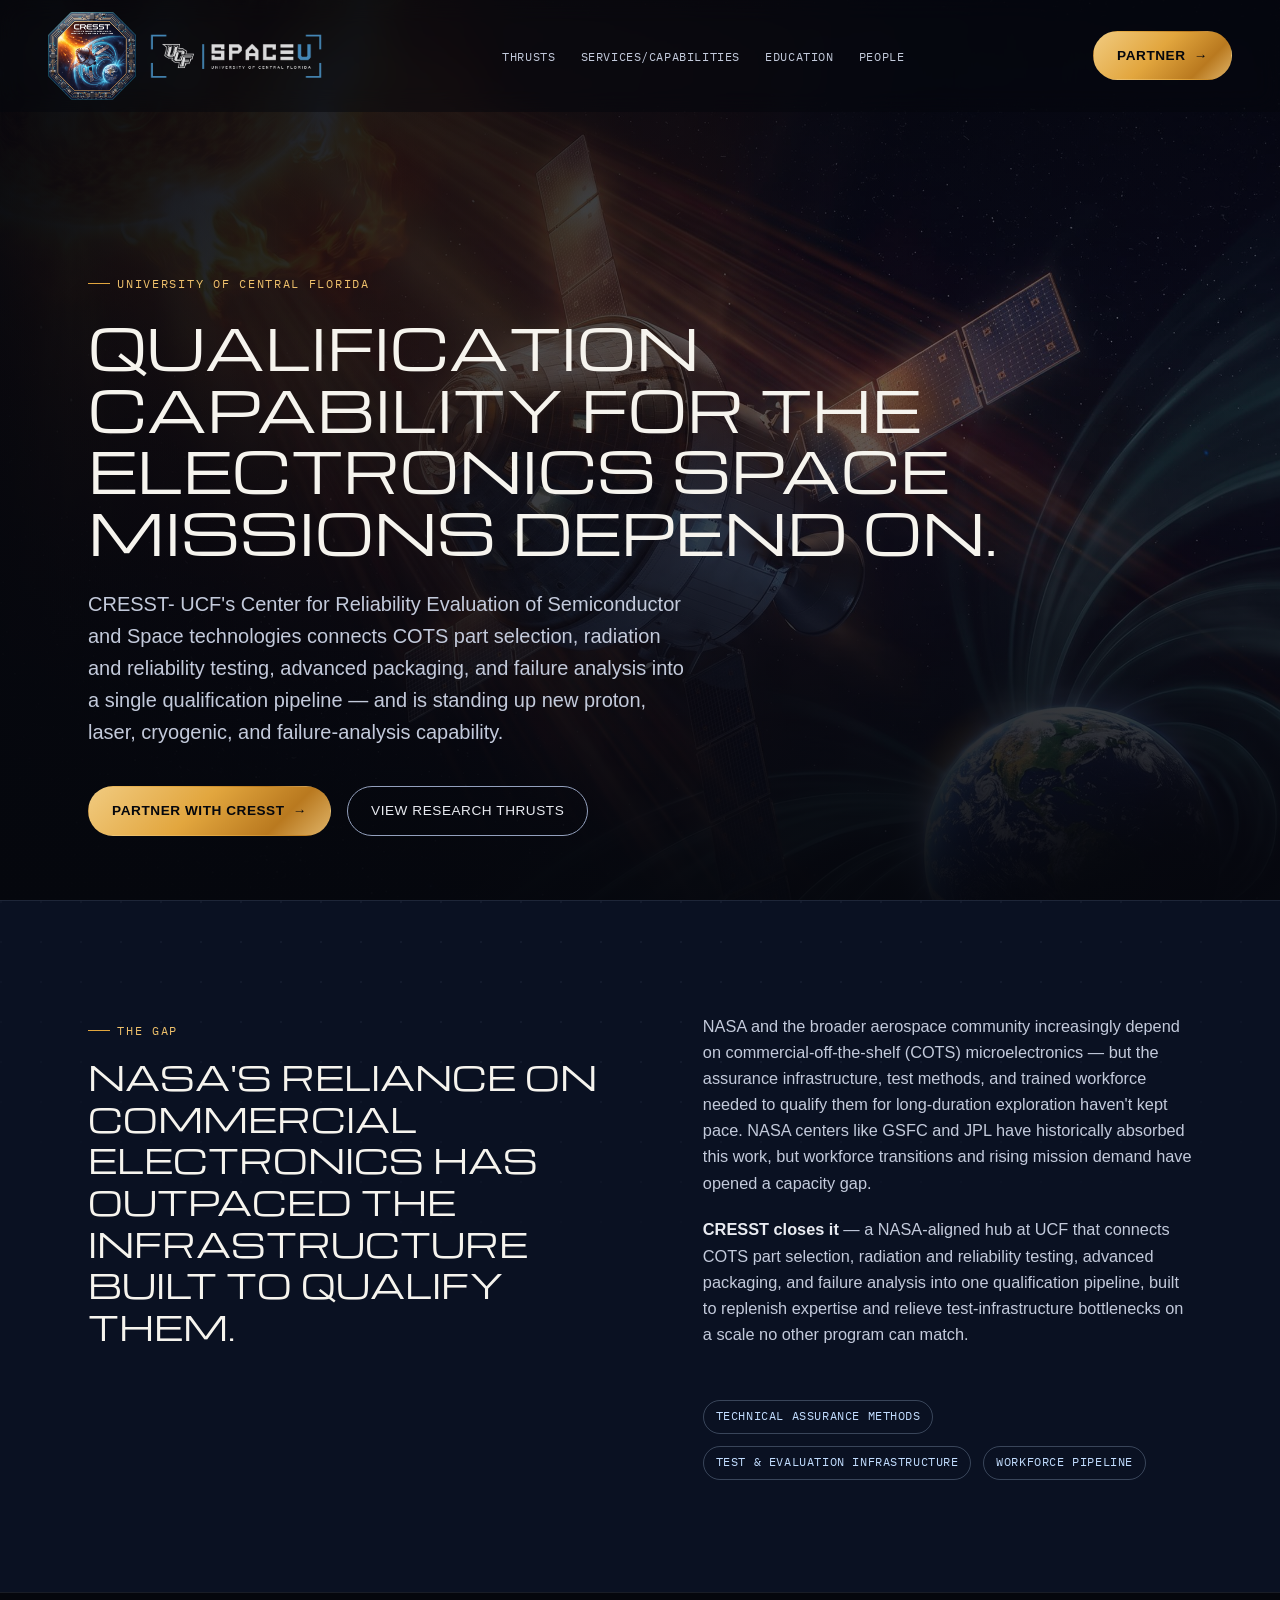
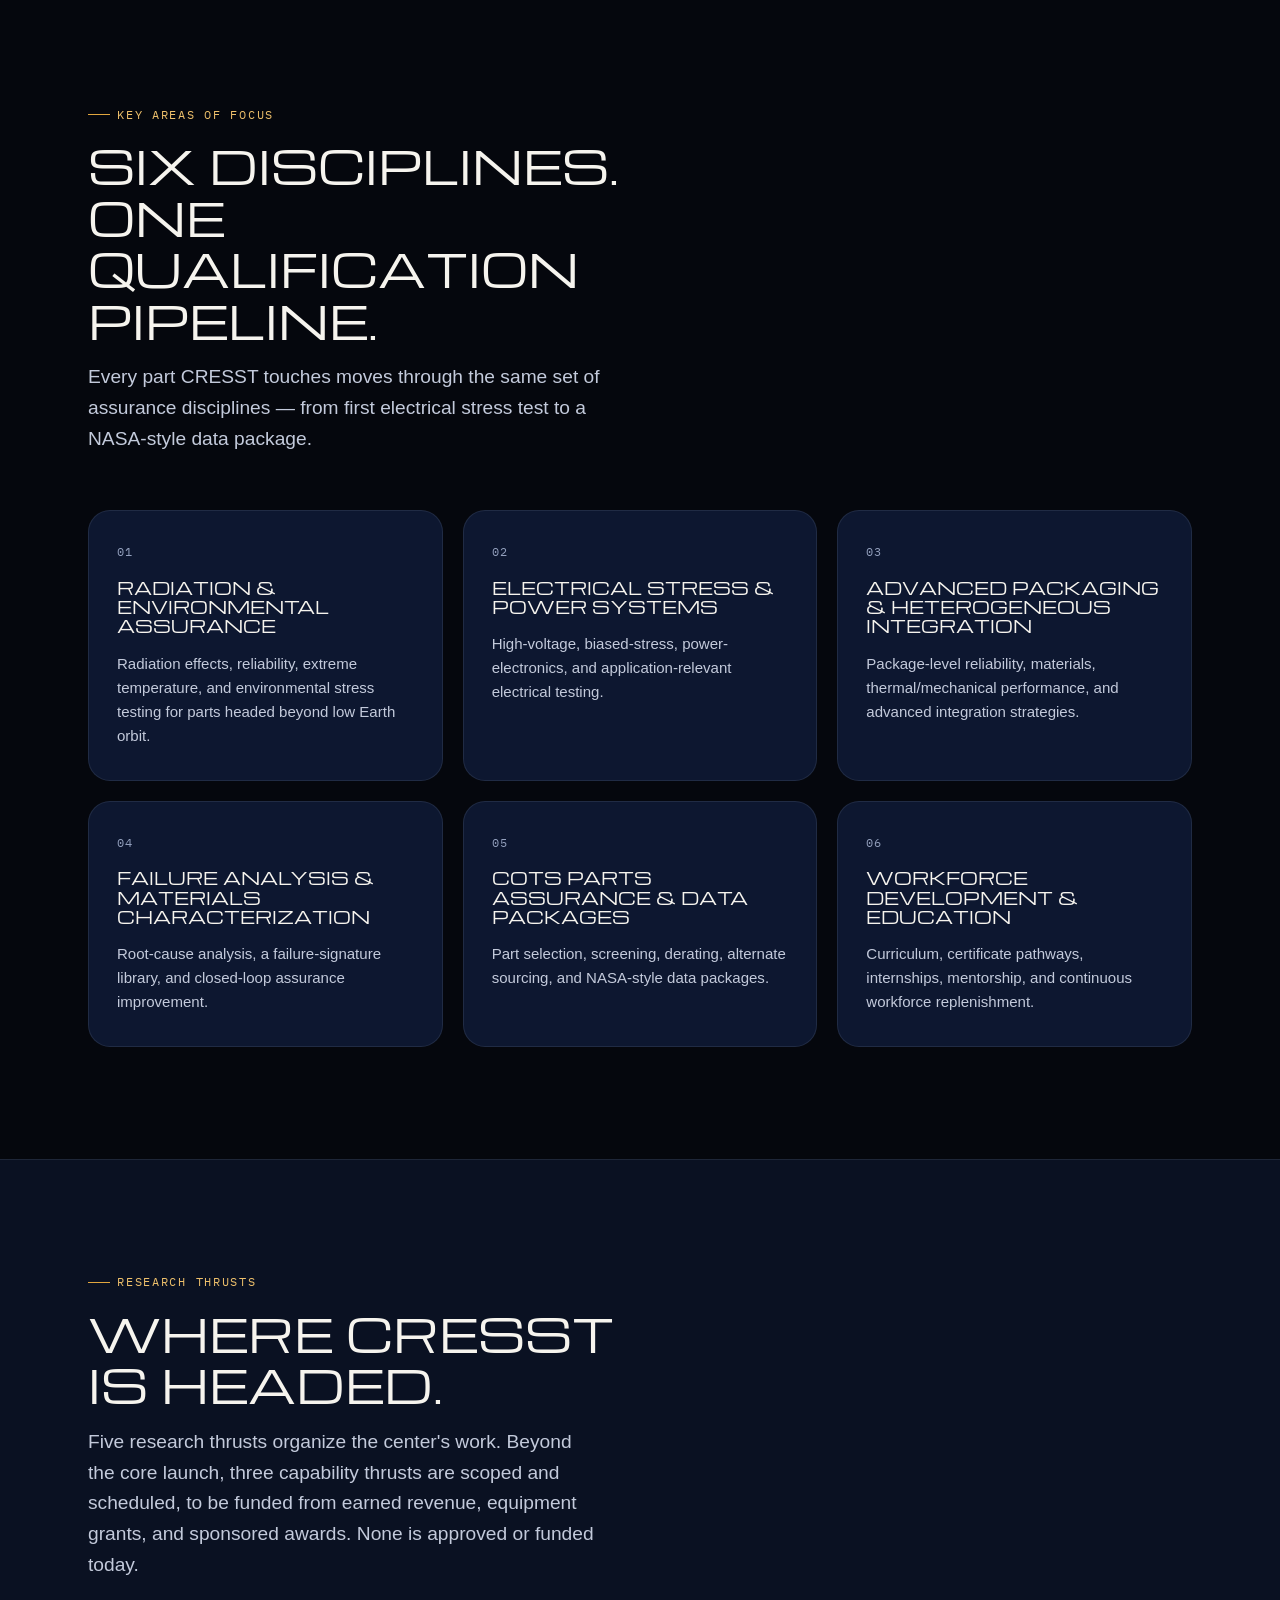
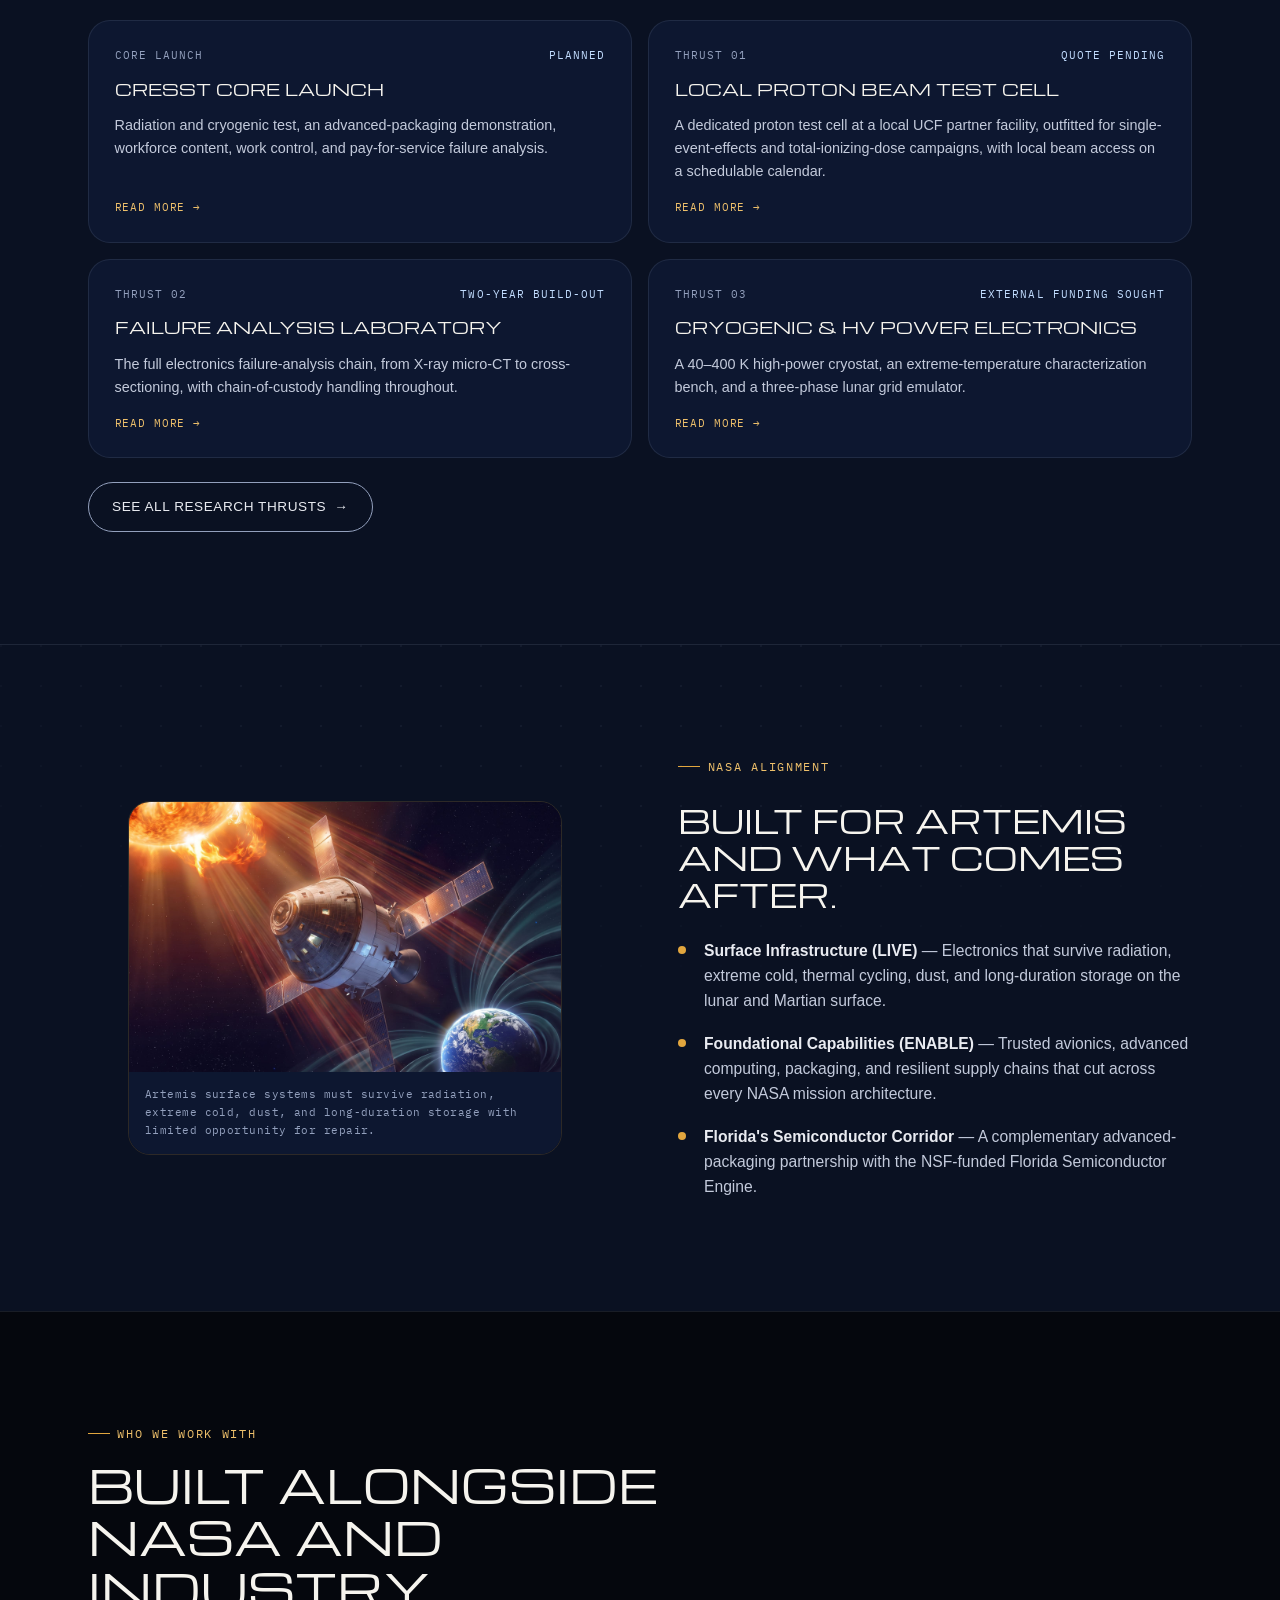
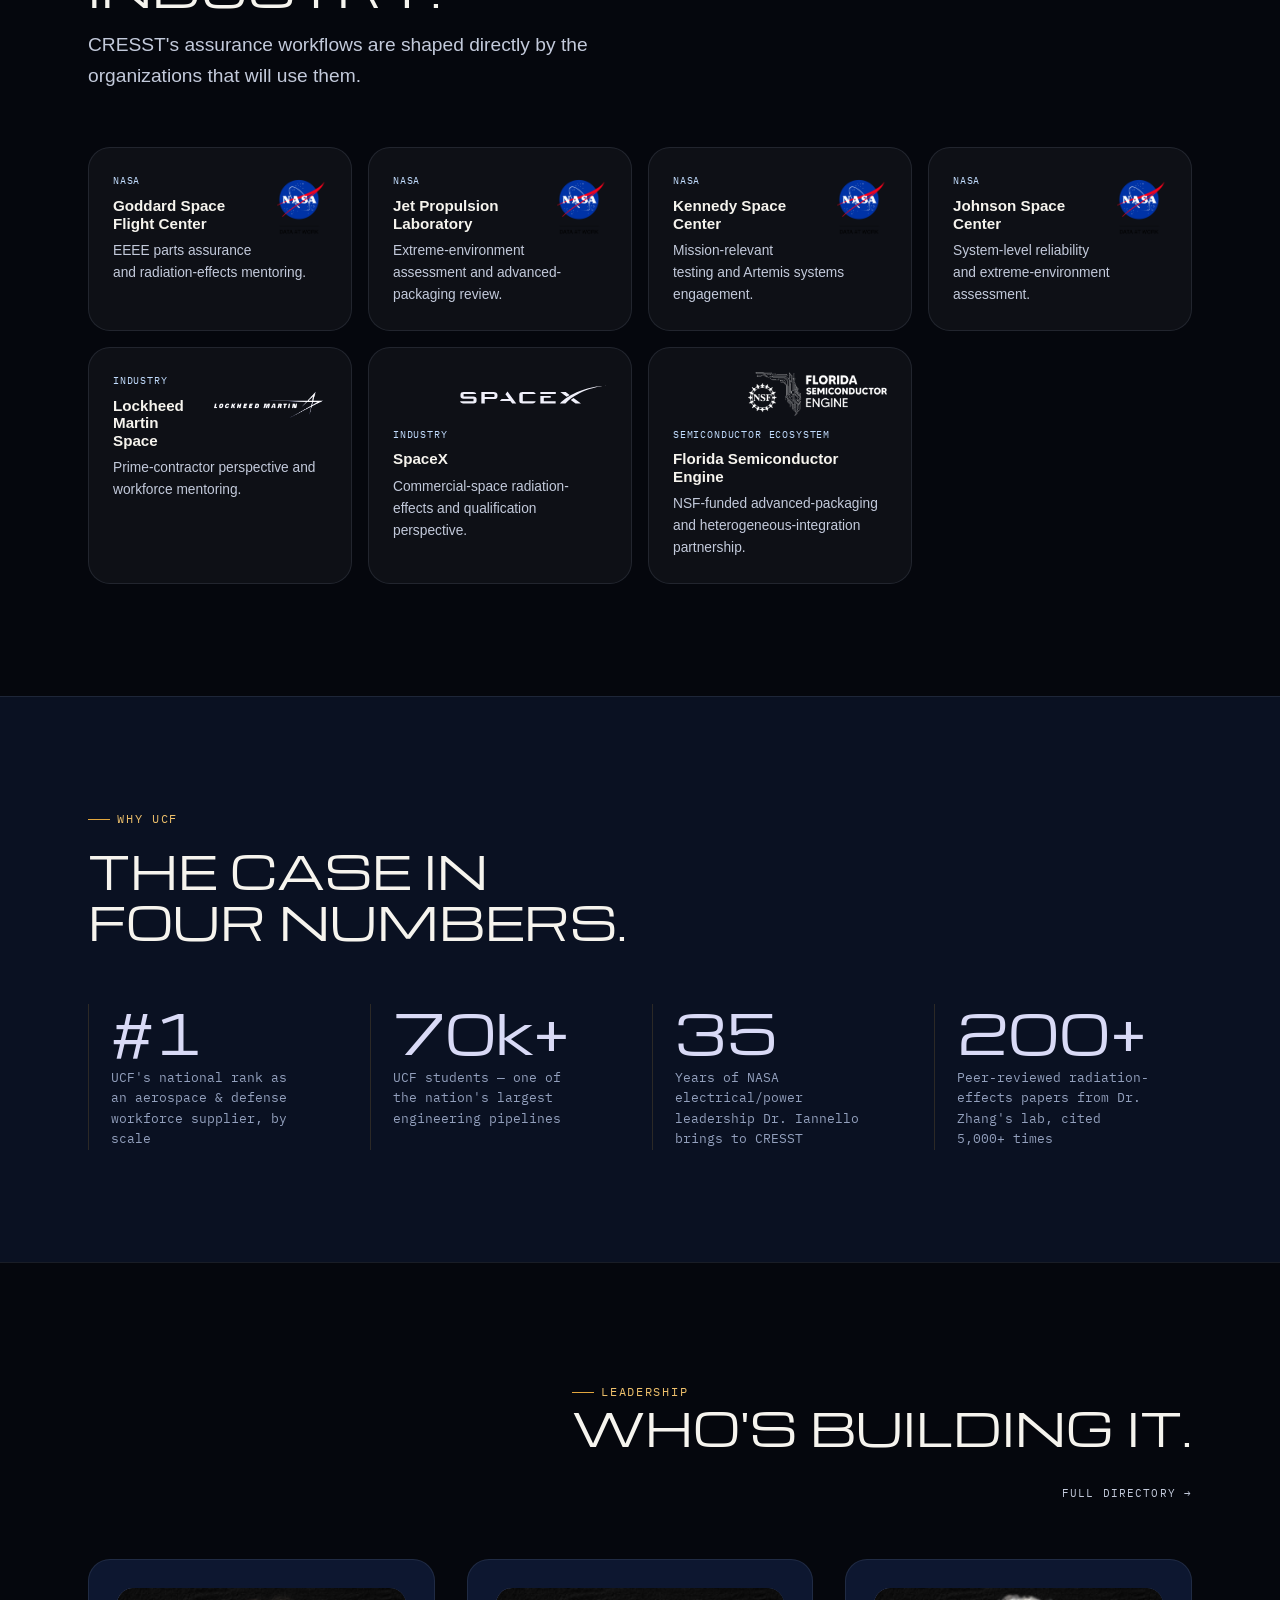
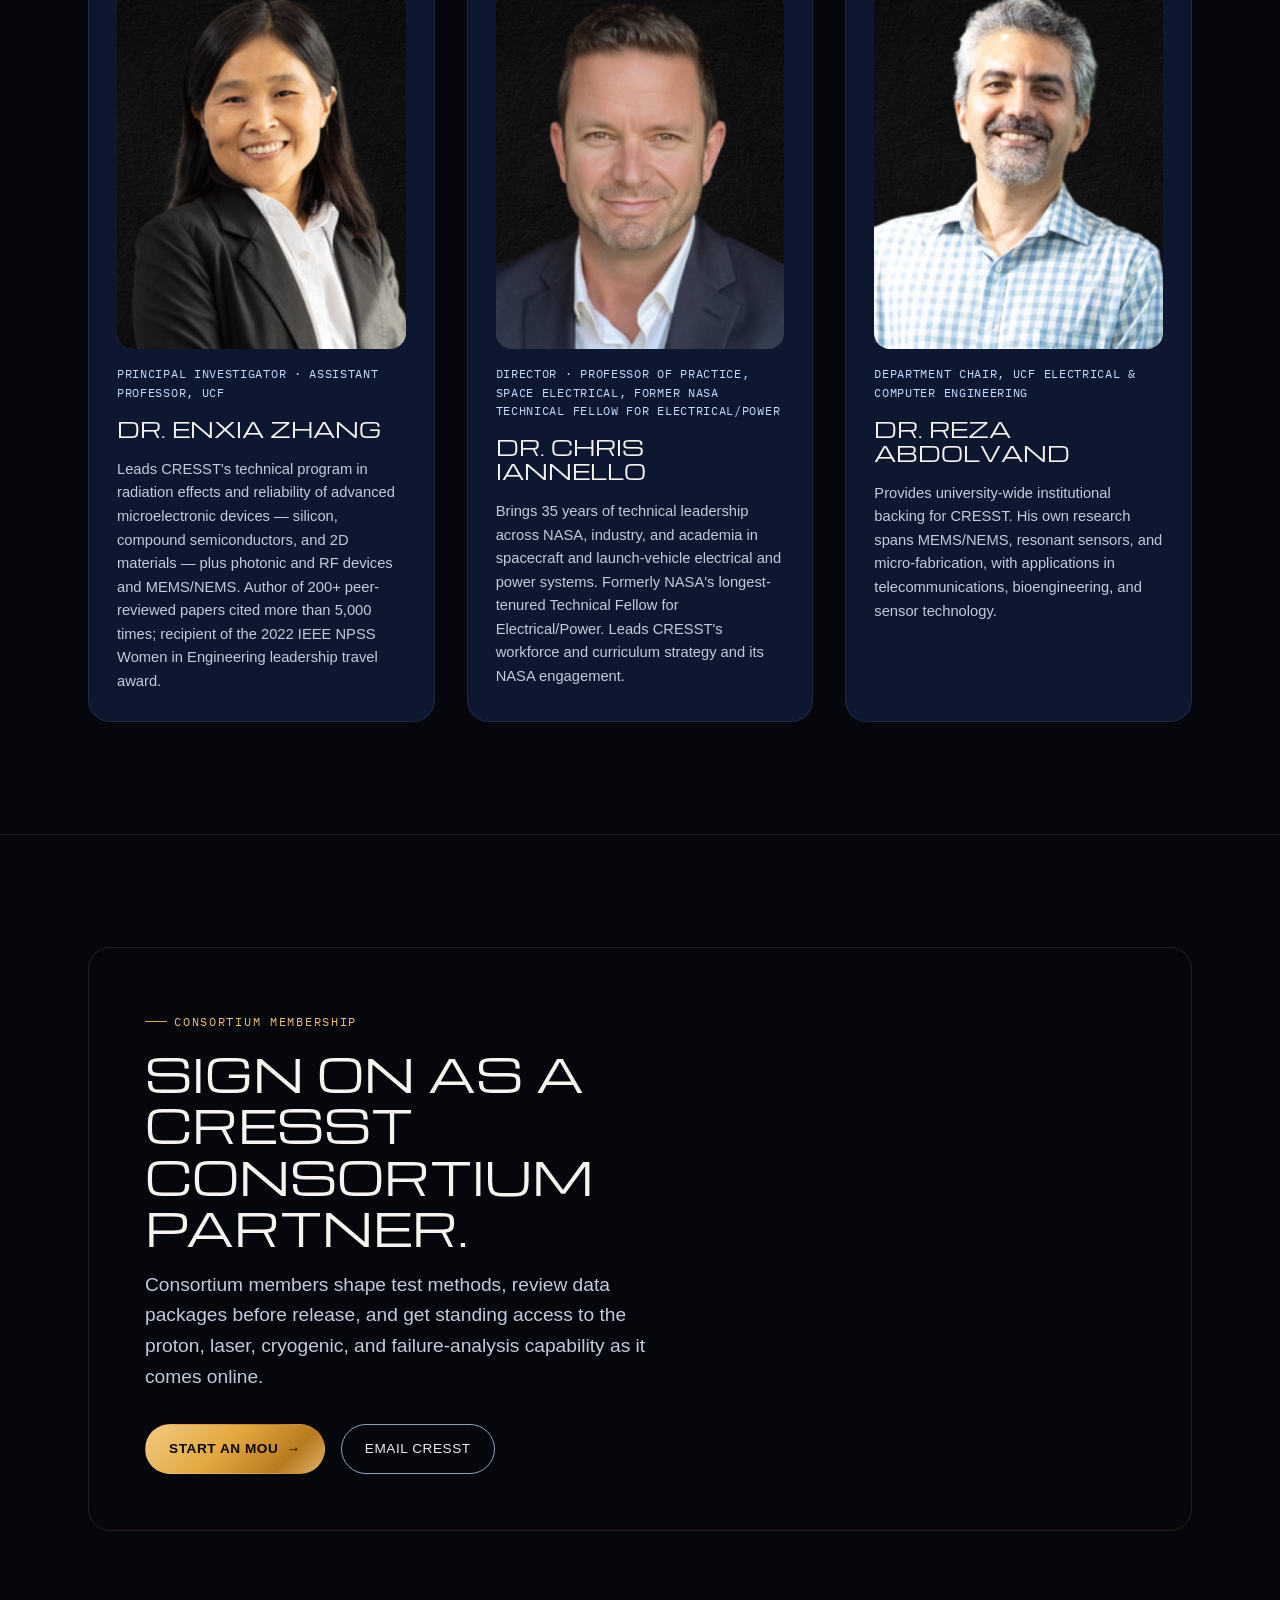
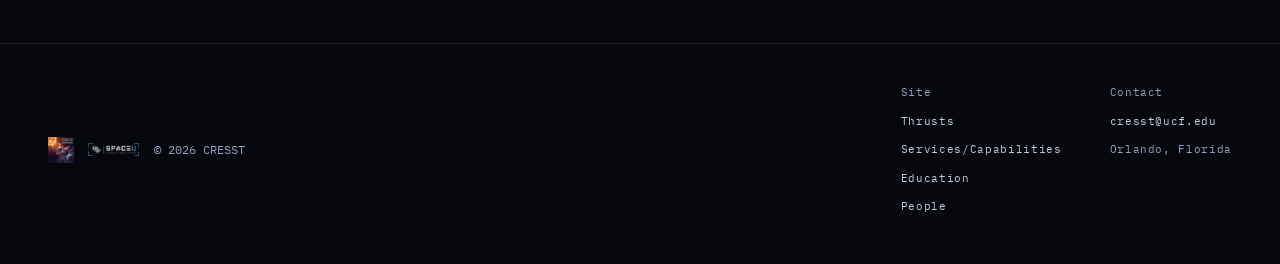
==== commit 5c9837be: "Remove NASA M-STAR proposal references - "CRESST-MSTAR closes it ... MSI-led hub" -> "CRESST closes " ====
--- a/index.html
+++ b/index.html
@@ -70,7 +70,7 @@
       </div>
       <div class="mission-copy reveal">
         <p>NASA and the broader aerospace community increasingly depend on commercial-off-the-shelf (COTS) microelectronics — but the assurance infrastructure, test methods, and trained workforce needed to qualify them for long-duration exploration haven't kept pace. NASA centers like GSFC and JPL have historically absorbed this work, but workforce transitions and rising mission demand have opened a capacity gap.</p>
-        <p><strong>CRESST-MSTAR closes it</strong> — a NASA-aligned, MSI-led hub at UCF that connects COTS part selection, radiation and reliability testing, advanced packaging, and failure analysis into one qualification pipeline, built to replenish expertise and relieve test-infrastructure bottlenecks on a scale no other program can match.</p>
+        <p><strong>CRESST closes it</strong> — a NASA-aligned hub at UCF that connects COTS part selection, radiation and reliability testing, advanced packaging, and failure analysis into one qualification pipeline, built to replenish expertise and relieve test-infrastructure bottlenecks on a scale no other program can match.</p>
         <div class="pillars">
           <span class="pillar-chip">Technical Assurance Methods</span>
           <span class="pillar-chip">Test &amp; Evaluation Infrastructure</span>
@@ -169,7 +169,7 @@
       <a href="thrusts.html#future" class="teaser-card">
         <div class="teaser-card-top">
           <span class="teaser-card-code">THRUST 03</span>
-          <span class="teaser-card-years">EXTERNALLY FUNDED</span>
+          <span class="teaser-card-years">EXTERNAL FUNDING SOUGHT</span>
         </div>
         <h3>Cryogenic &amp; HV Power Electronics</h3>
         <p>A 40&ndash;400 K high-power cryostat, an extreme-temperature characterization bench, and a three-phase lunar grid emulator.</p>
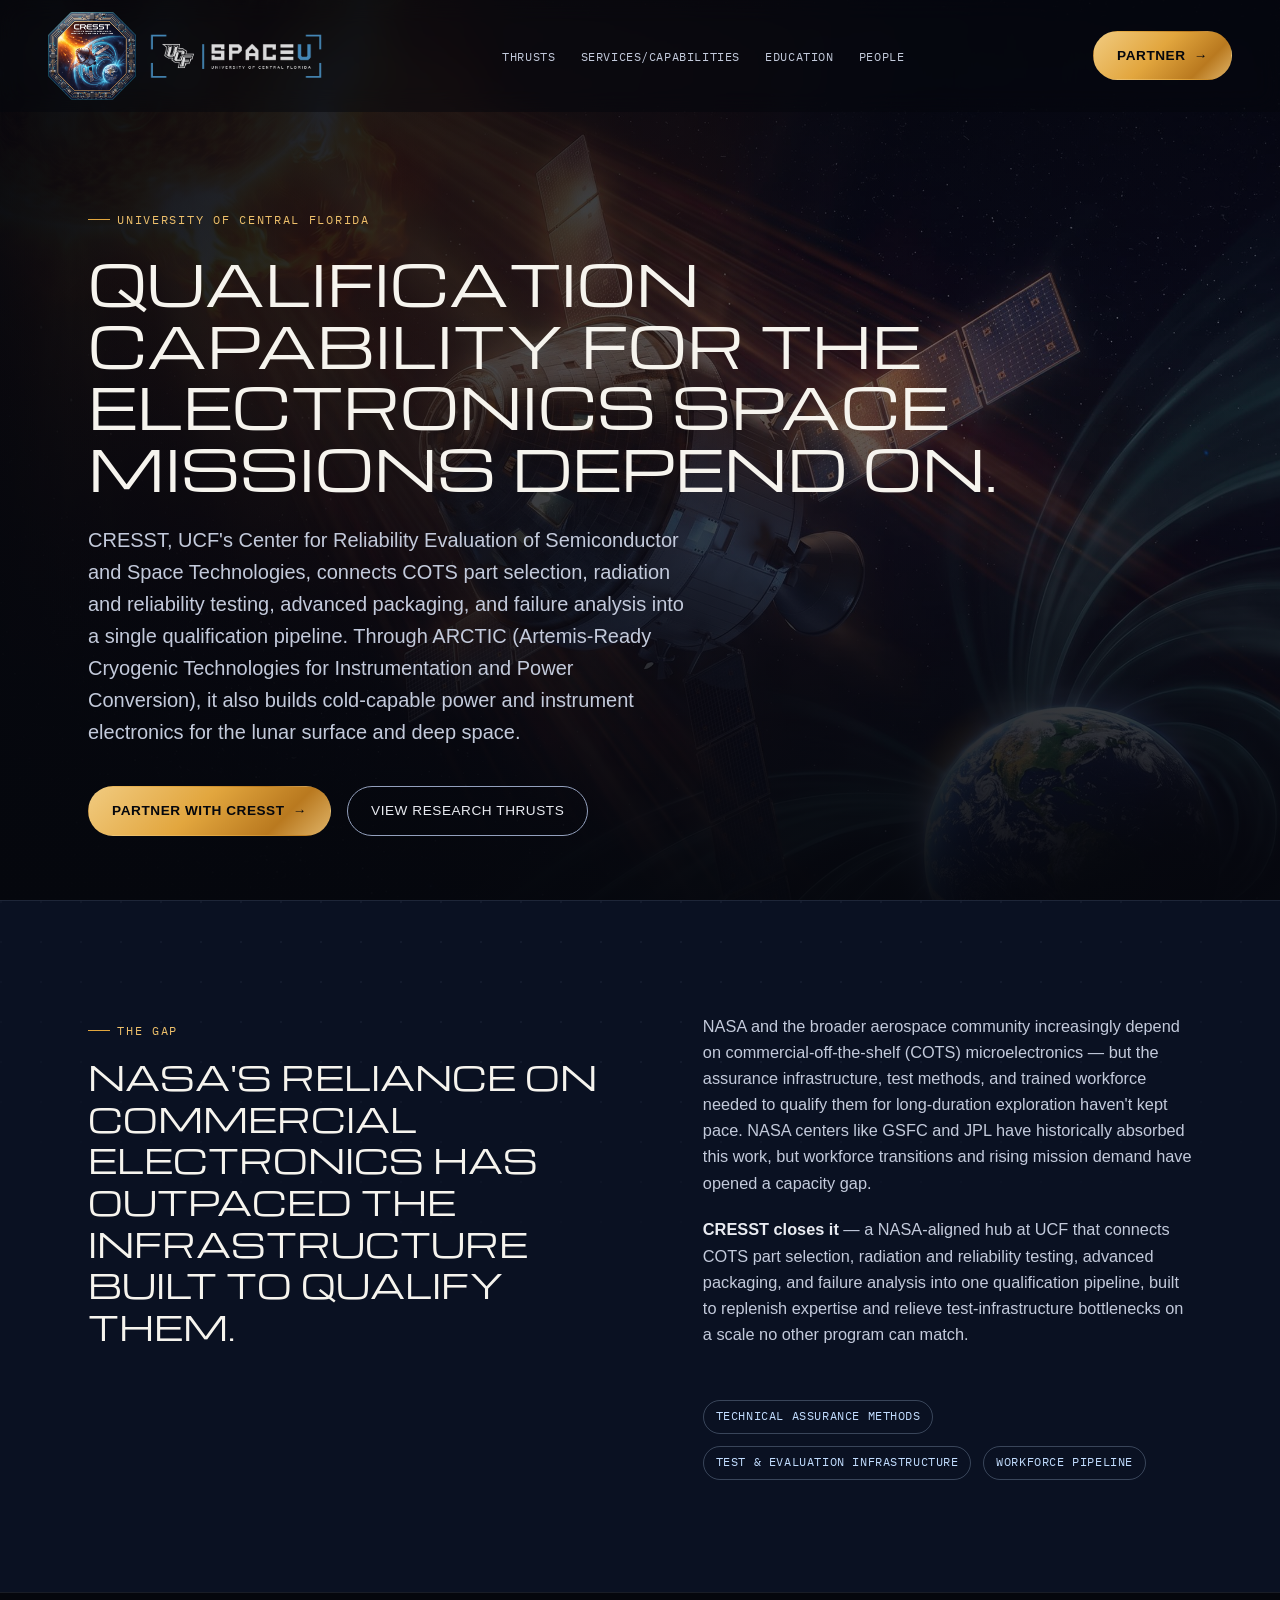
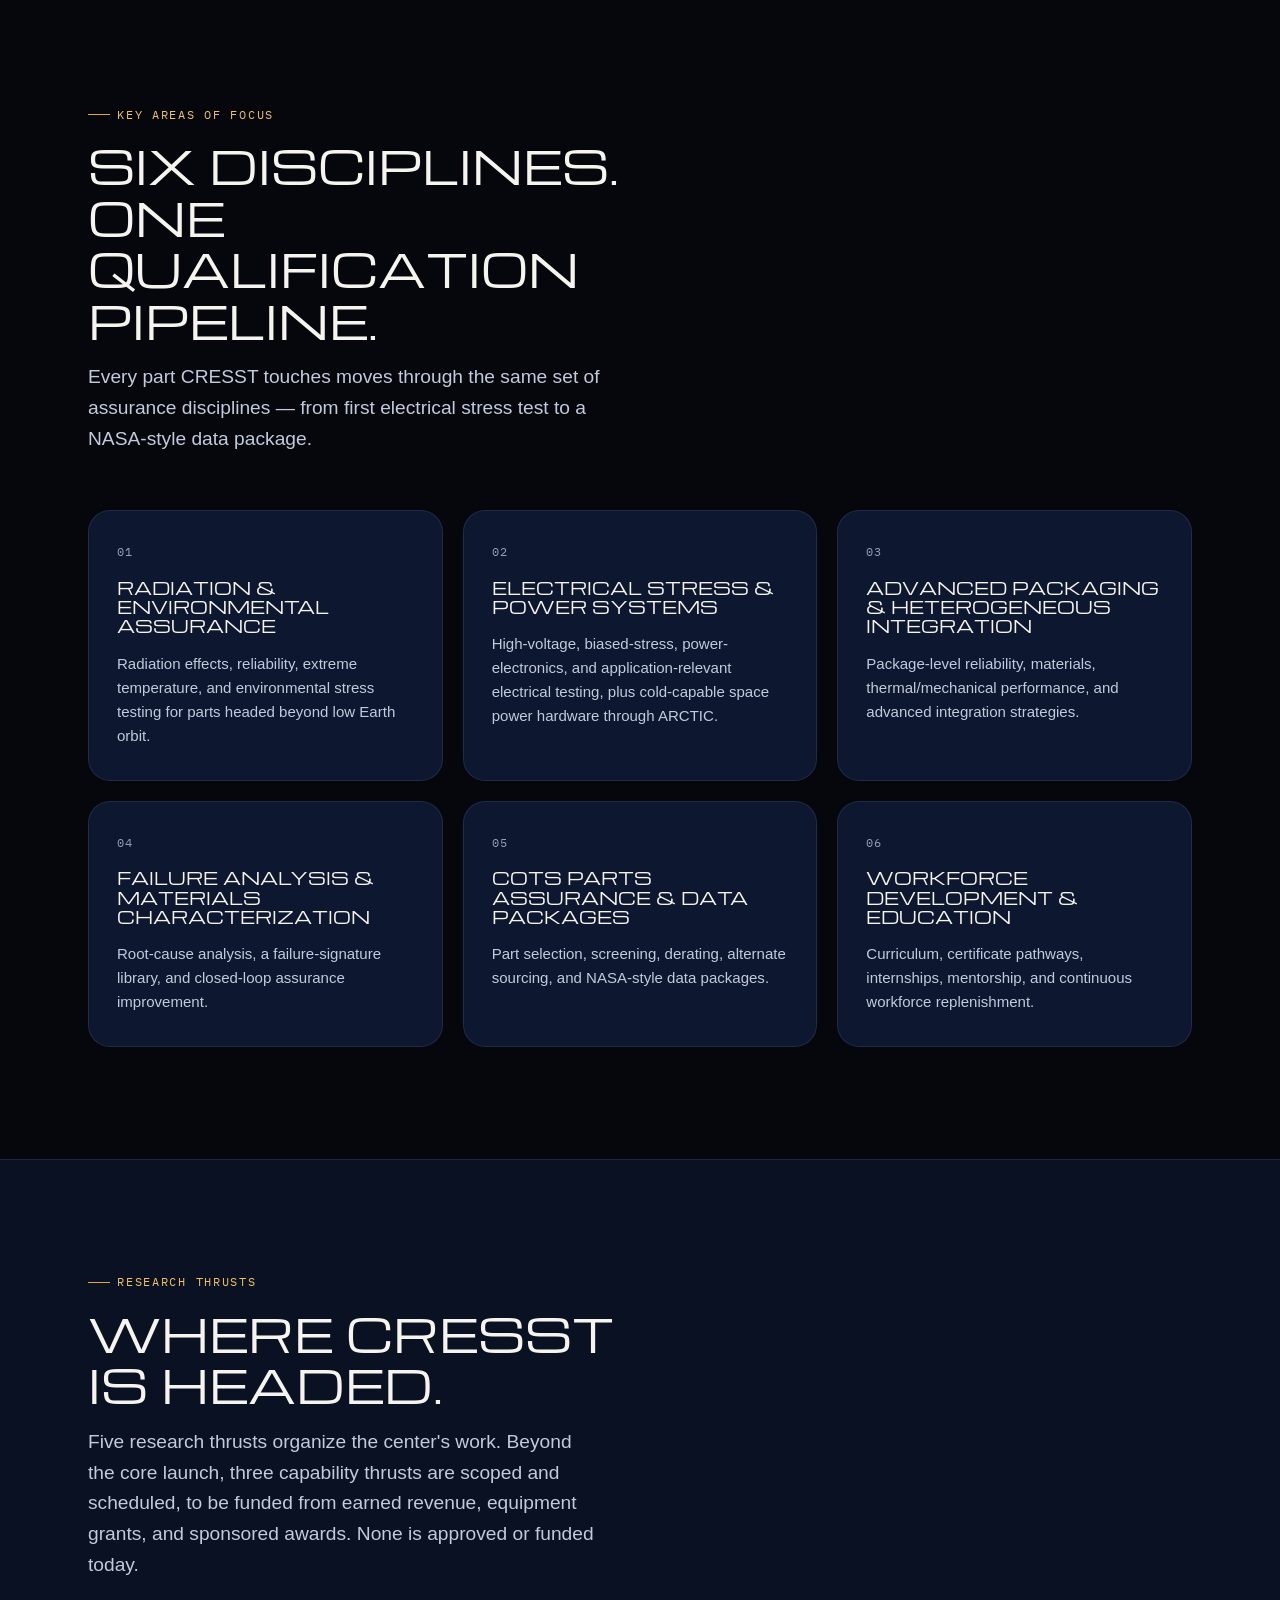
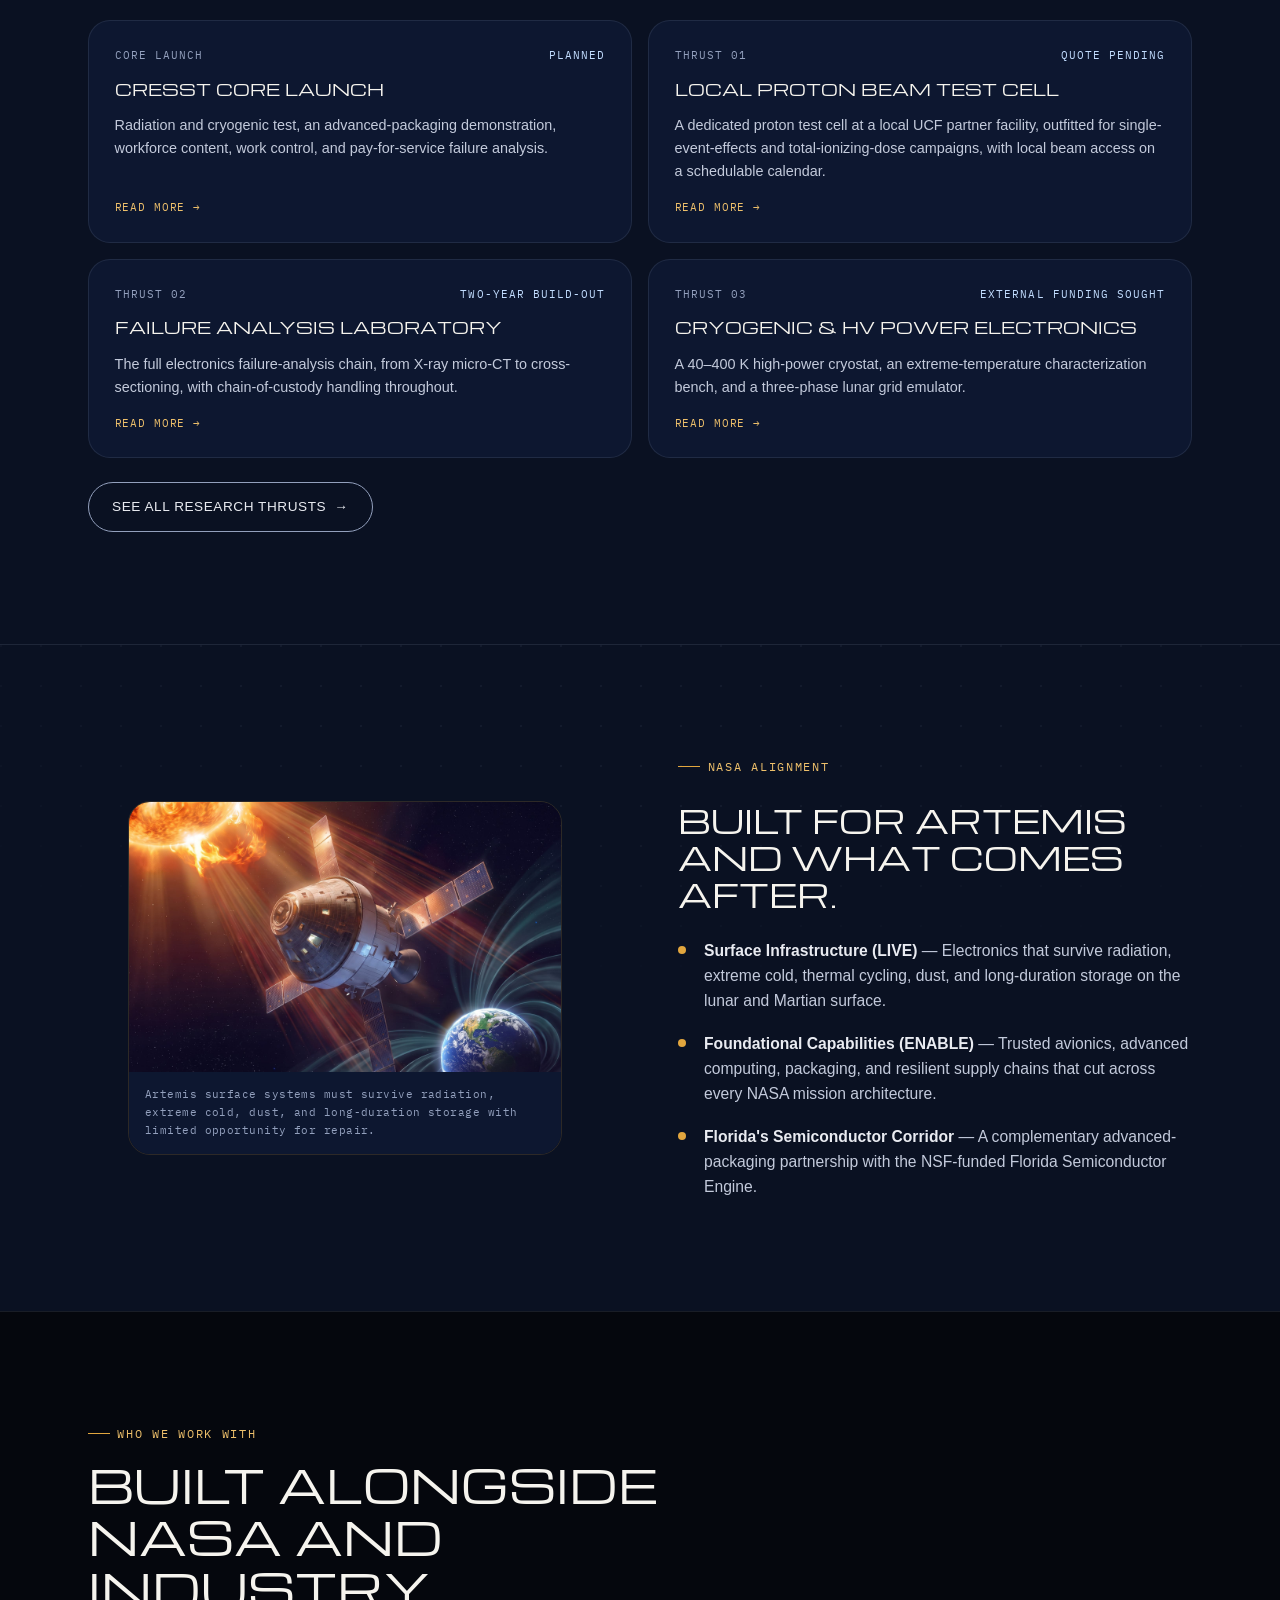
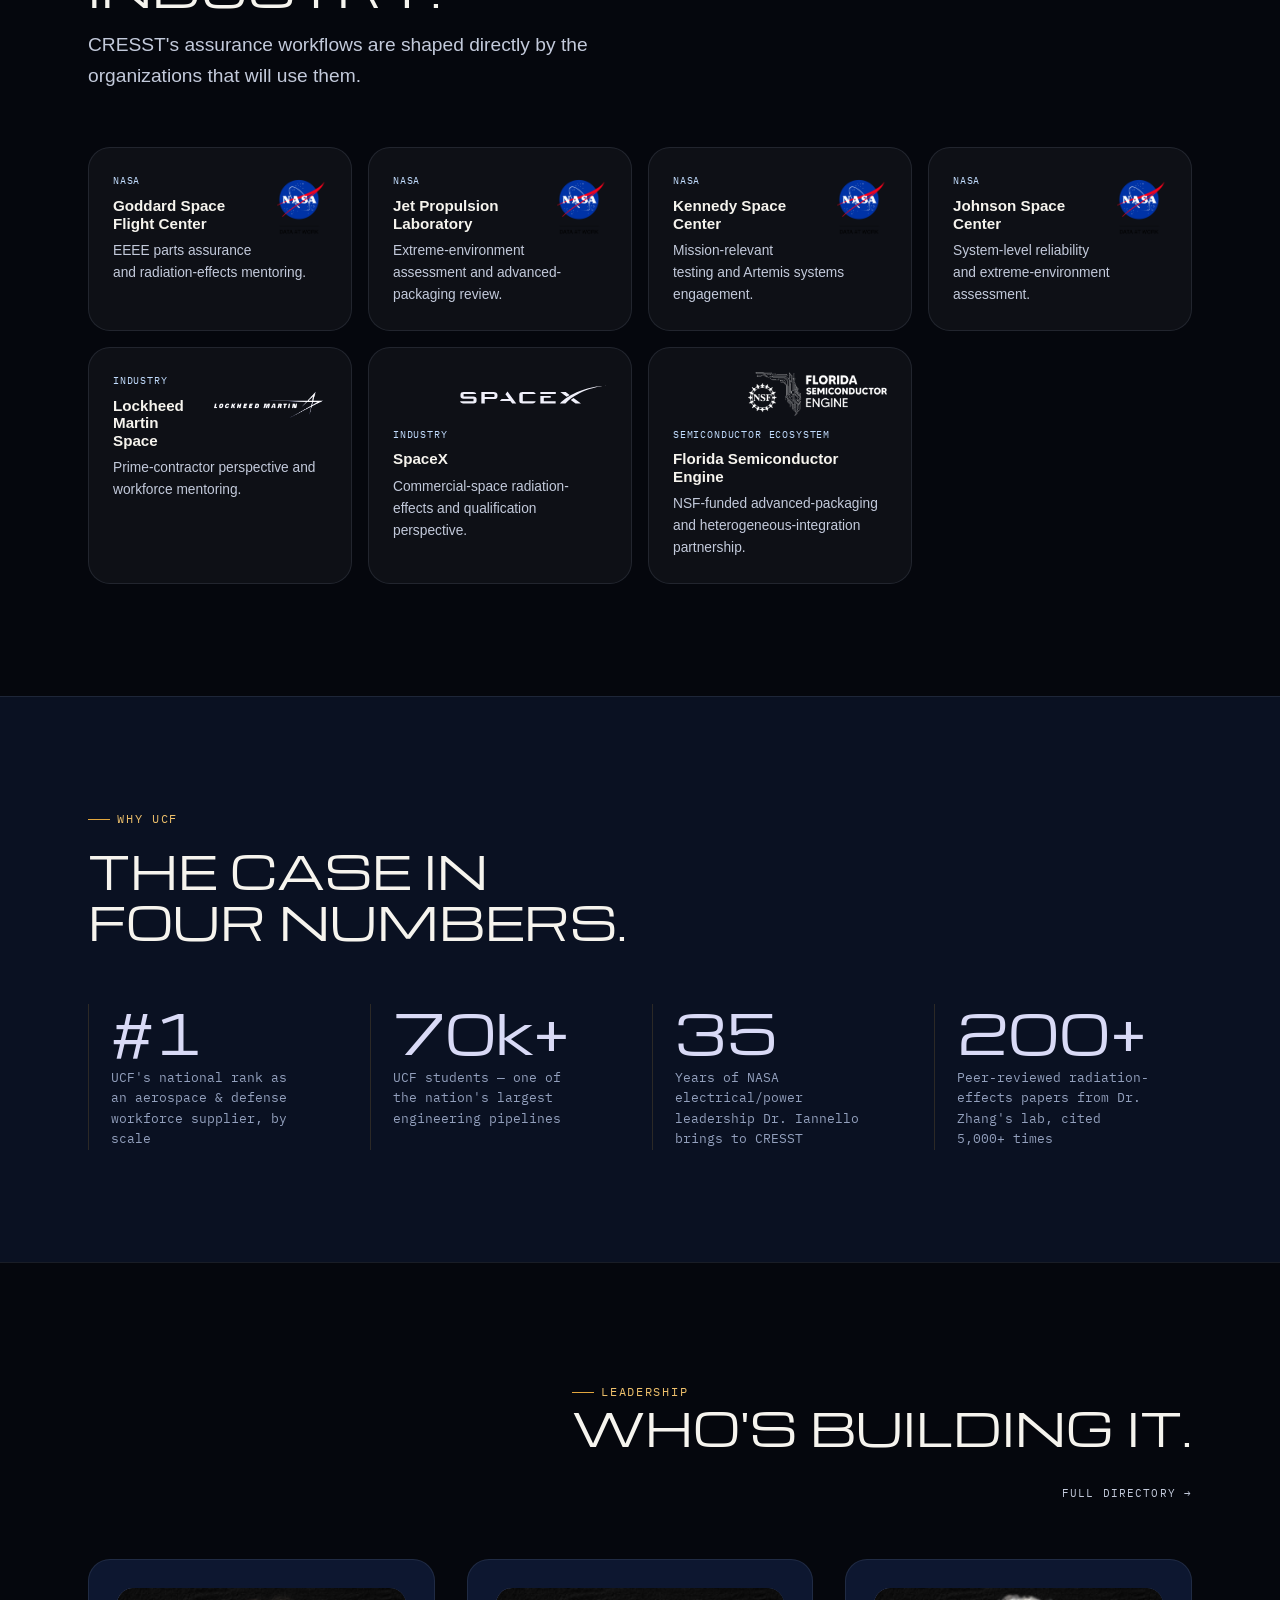
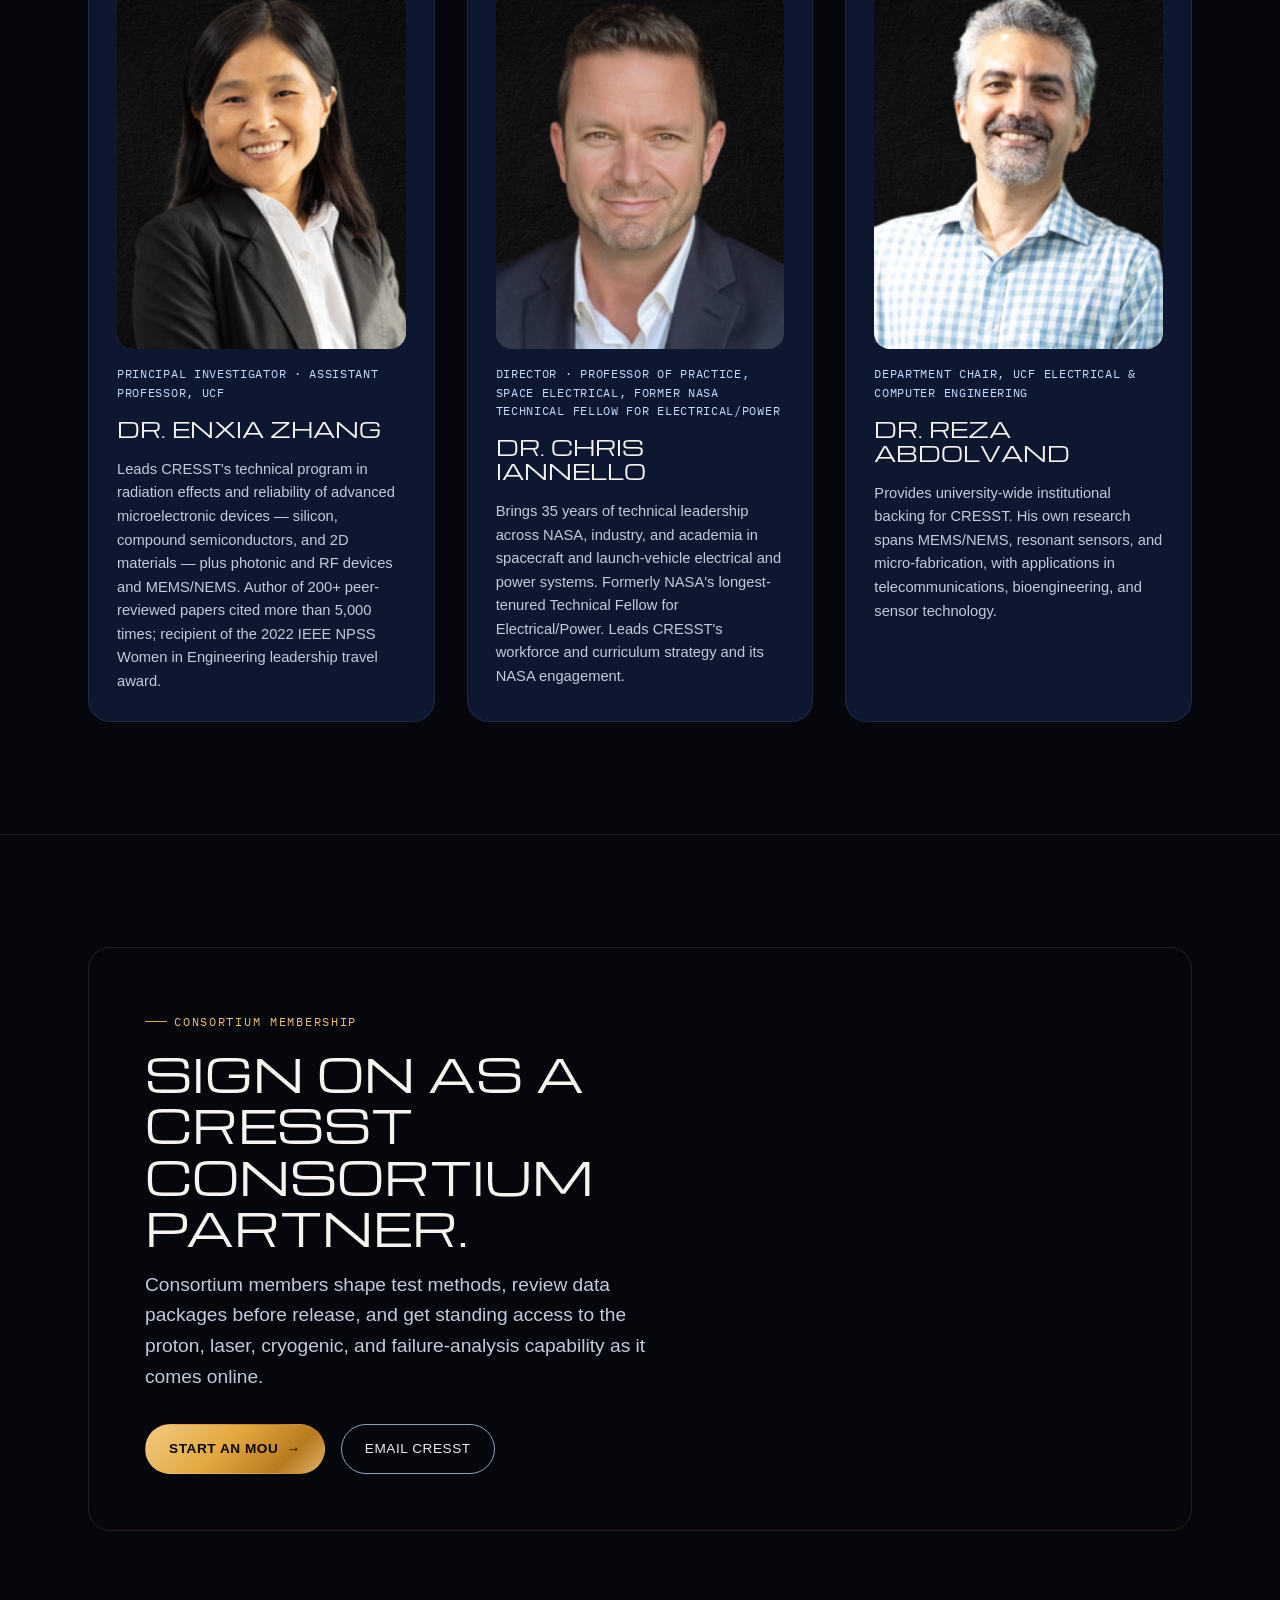
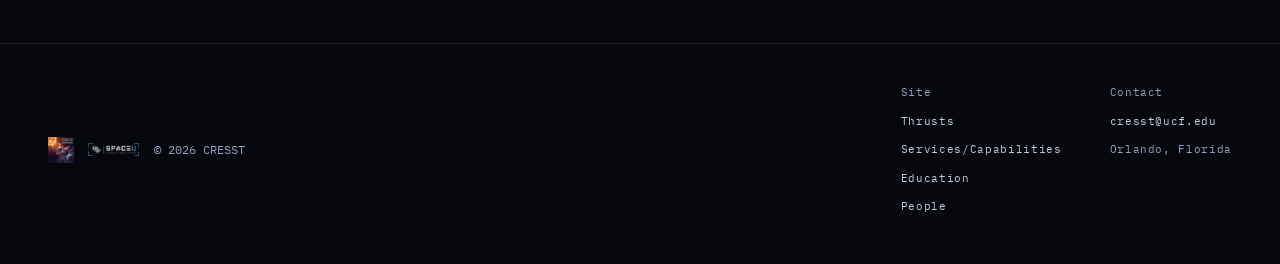
==== commit 2f395420: "Add ARCTIC space systems work under Extreme-Environment Power - Home intro: CRESST builds cold-capab" ====
--- a/index.html
+++ b/index.html
@@ -53,7 +53,7 @@
   <div class="container hero-inner">
     <p class="eyebrow hero-eyebrow">University of Central Florida</p>
     <h1>Qualification capability for the electronics space missions depend on.</h1>
-    <p class="hero-sub">CRESST- UCF's Center for Reliability Evaluation of Semiconductor and Space technologies connects COTS part selection, radiation and reliability testing, advanced packaging, and failure analysis into a single qualification pipeline — and is standing up new proton, laser, cryogenic, and failure-analysis capability.</p>
+    <p class="hero-sub">CRESST, UCF's Center for Reliability Evaluation of Semiconductor and Space Technologies, connects COTS part selection, radiation and reliability testing, advanced packaging, and failure analysis into a single qualification pipeline. Through ARCTIC (Artemis-Ready Cryogenic Technologies for Instrumentation and Power Conversion), it also builds cold-capable power and instrument electronics for the lunar surface and deep space.</p>
     <div class="hero-actions">
       <a href="partner.html" class="btn btn-primary">Partner With CRESST <span class="btn-arrow">&rarr;</span></a>
       <a href="thrusts.html" class="btn btn-ghost">View Research Thrusts</a>
@@ -97,7 +97,7 @@
       <article class="focus-card">
         <span class="focus-index">02</span>
         <h3>Electrical Stress &amp; Power Systems</h3>
-        <p>High-voltage, biased-stress, power-electronics, and application-relevant electrical testing.</p>
+        <p>High-voltage, biased-stress, power-electronics, and application-relevant electrical testing, plus cold-capable space power hardware through ARCTIC.</p>
       </article>
       <article class="focus-card">
         <span class="focus-index">03</span>
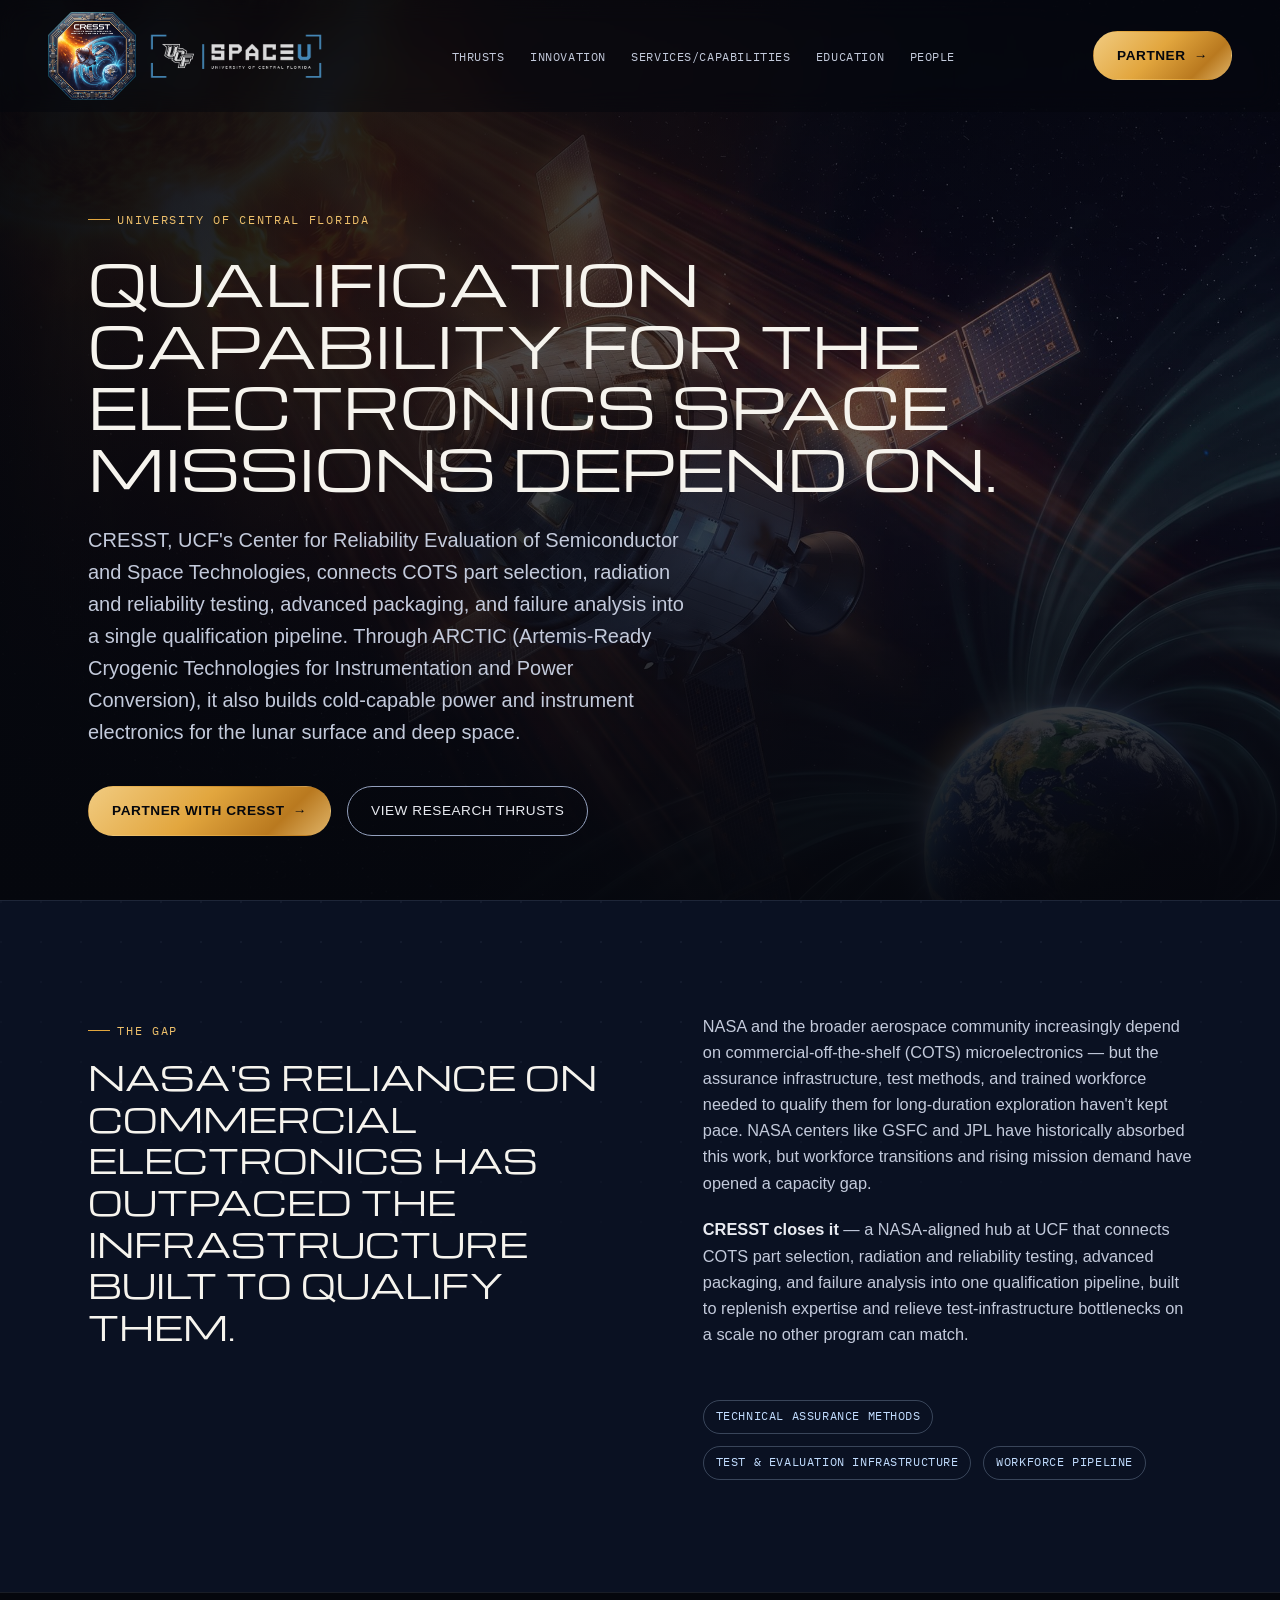
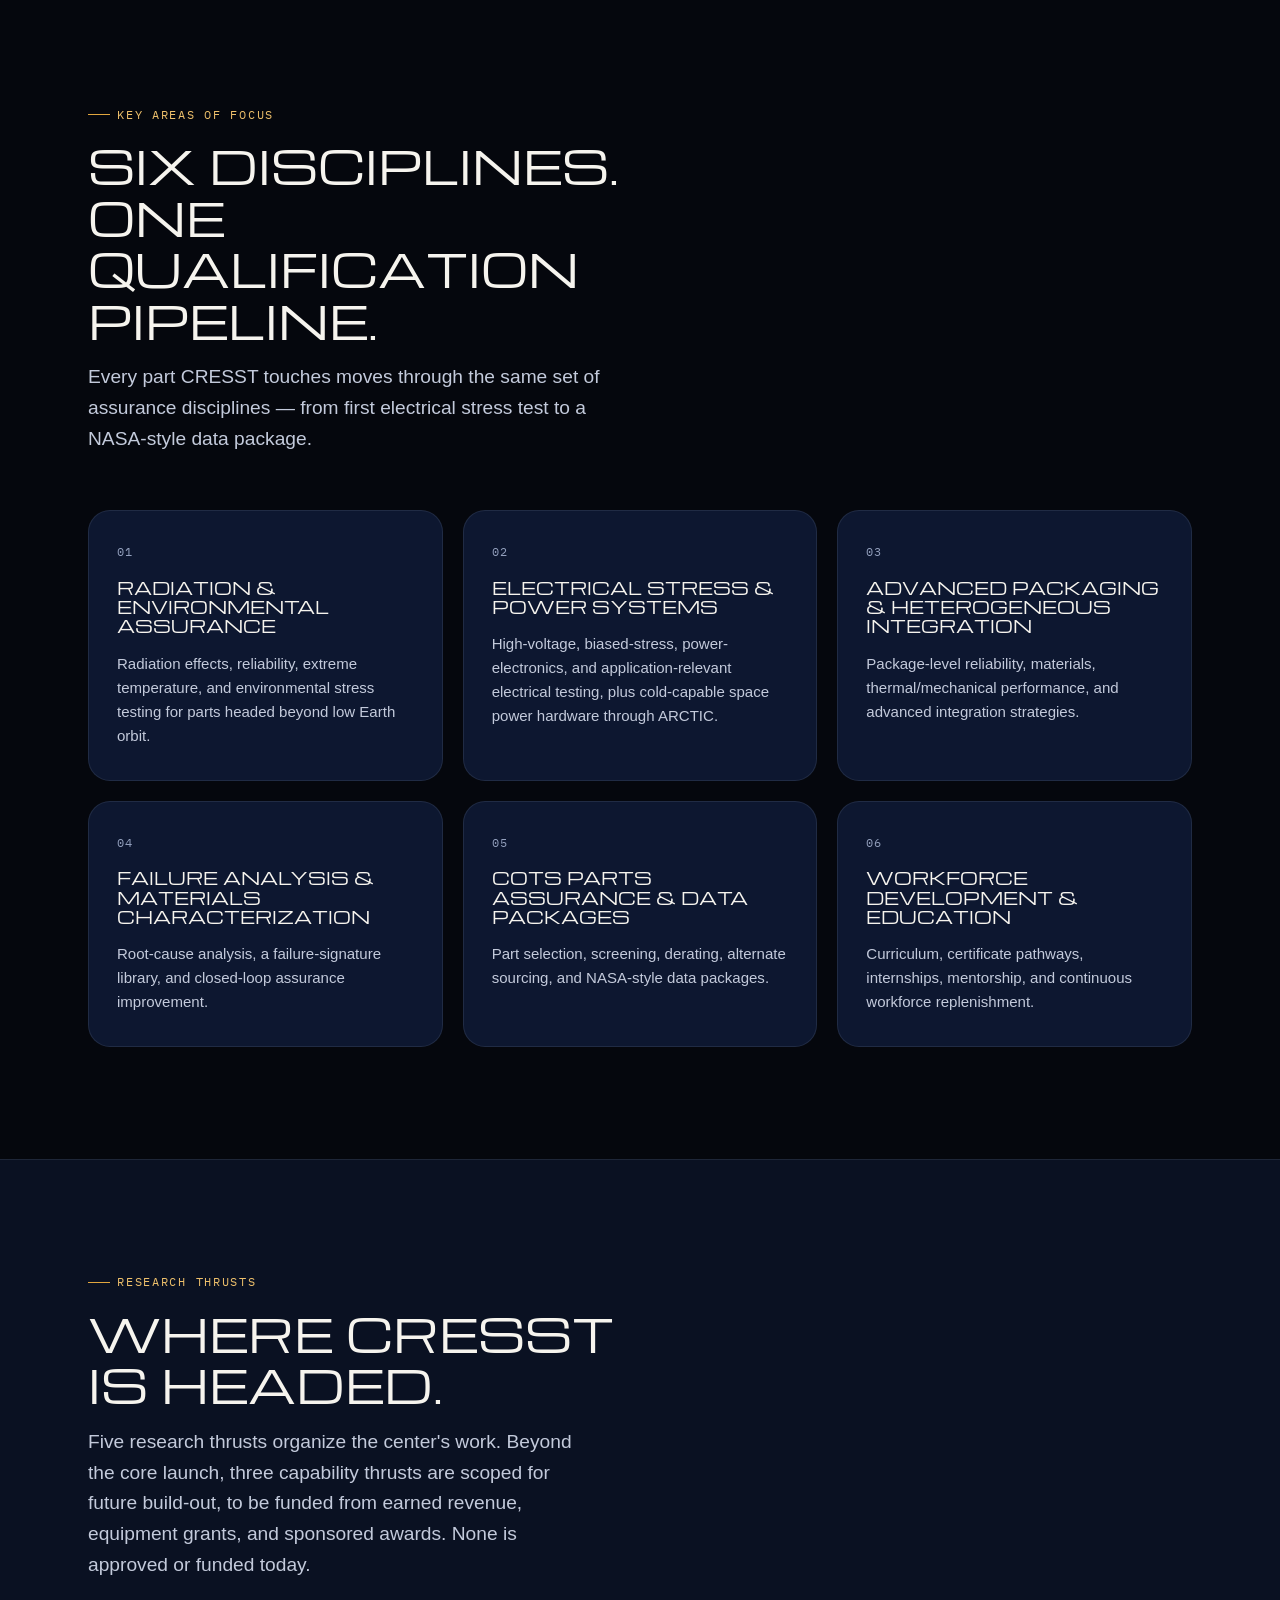
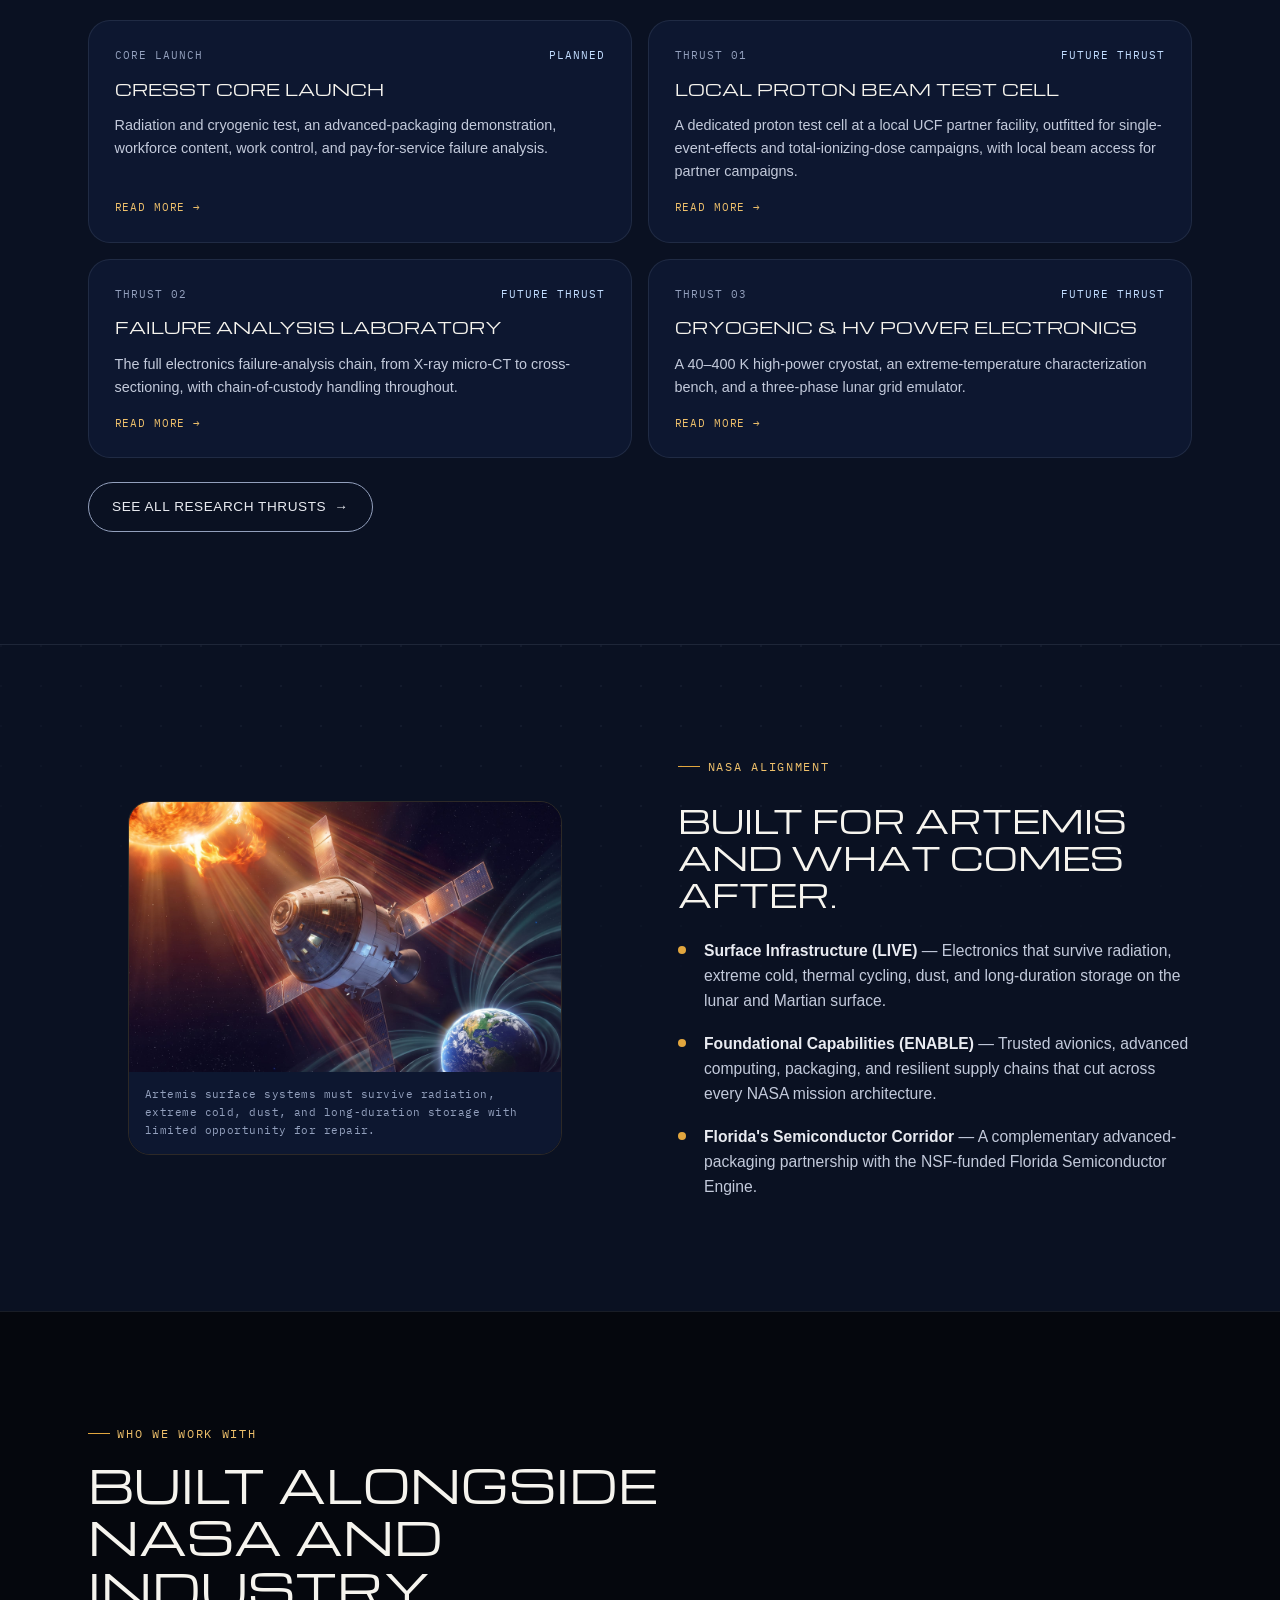
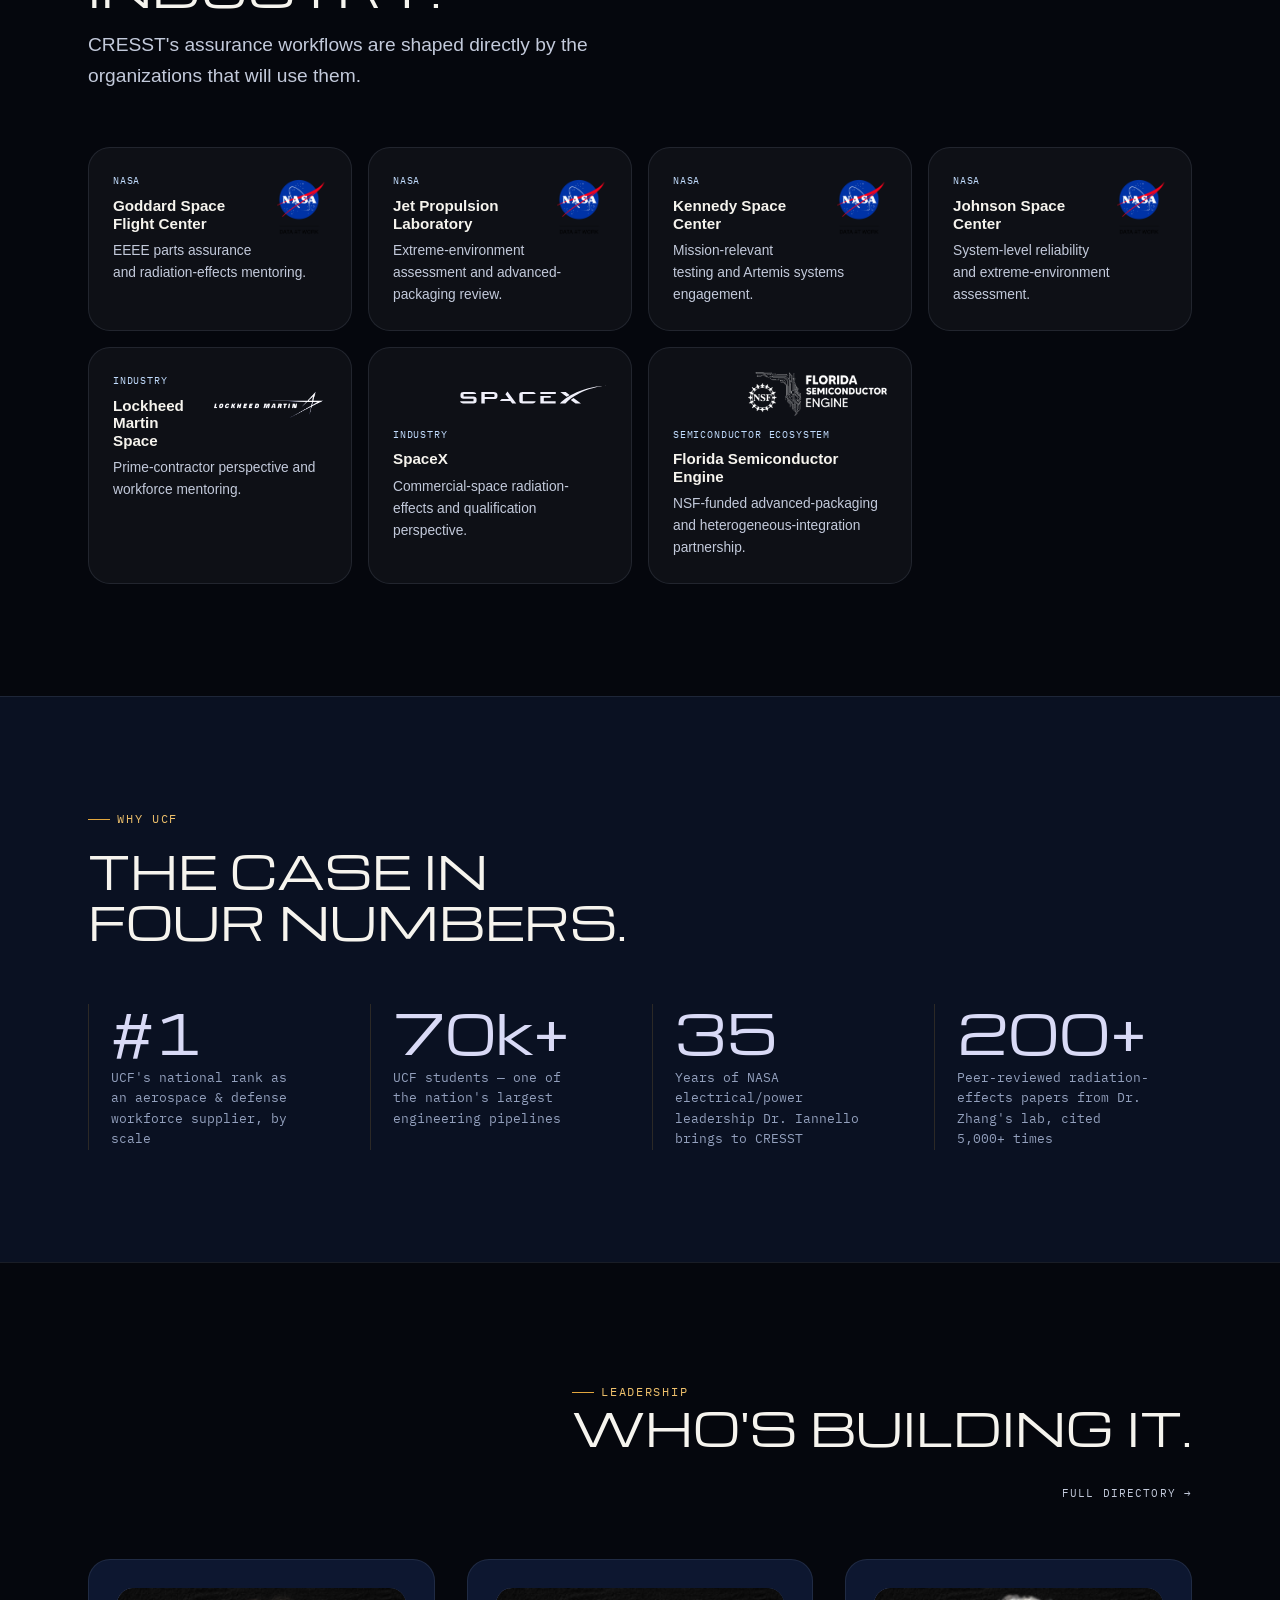
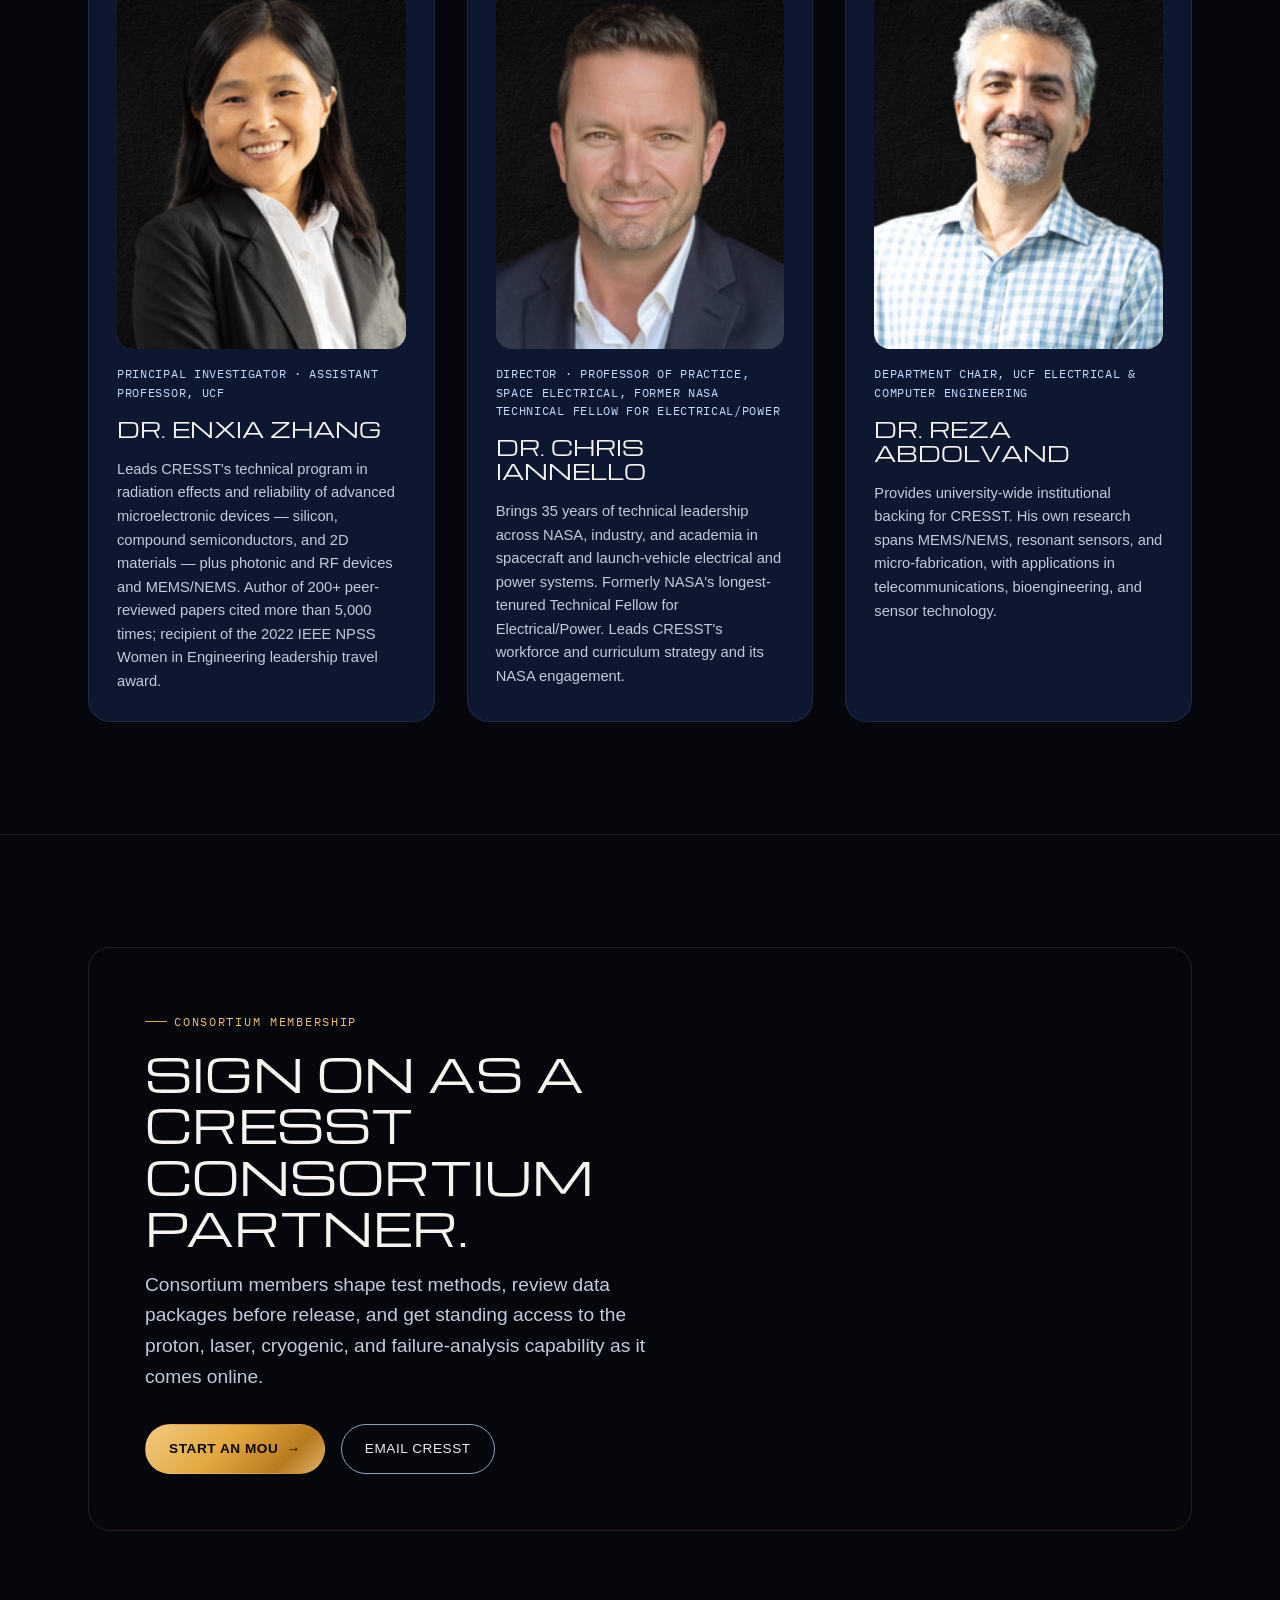
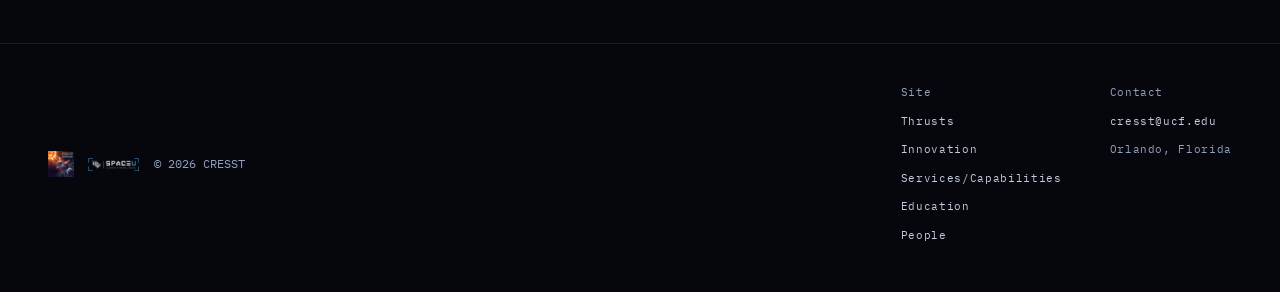
==== commit 5c57c76f: "Rev 5: per-thrust detail sections, Innovation tab, generic future timing - Thrusts: overview cards n" ====
--- a/index.html
+++ b/index.html
@@ -21,6 +21,7 @@
   </a>
   <ul class="nav-links">
     <li><a href="thrusts.html">Thrusts</a></li>
+    <li><a href="innovation.html">Innovation</a></li>
     <li><a href="facilities.html">Services/Capabilities</a></li>
     <li><a href="education.html">Education</a></li>
     <li><a href="people.html">People</a></li>
@@ -37,6 +38,7 @@
 
 <div class="mobile-menu" id="mobileMenu">
   <a href="thrusts.html">Thrusts</a>
+  <a href="innovation.html">Innovation</a>
   <a href="facilities.html">Services/Capabilities</a>
   <a href="education.html">Education</a>
   <a href="people.html">People</a>
@@ -129,7 +131,7 @@
       <div class="section-head reveal" style="margin-bottom:0;">
         <p class="eyebrow">Research Thrusts</p>
         <h2>Where CRESST is headed.</h2>
-        <p class="lede">Five research thrusts organize the center's work. Beyond the core launch, three capability thrusts are scoped and scheduled, to be funded from earned revenue, equipment grants, and sponsored awards. None is approved or funded today.</p>
+        <p class="lede">Five research thrusts organize the center's work. Beyond the core launch, three capability thrusts are scoped for future build-out, to be funded from earned revenue, equipment grants, and sponsored awards. None is approved or funded today.</p>
       </div>
     </div>
     <div class="teaser-grid reveal">
@@ -147,10 +149,10 @@
       <a href="thrusts.html#future" class="teaser-card">
         <div class="teaser-card-top">
           <span class="teaser-card-code">THRUST 01</span>
-          <span class="teaser-card-years">QUOTE PENDING</span>
+          <span class="teaser-card-years">FUTURE THRUST</span>
         </div>
         <h3>Local Proton Beam Test Cell</h3>
-        <p>A dedicated proton test cell at a local UCF partner facility, outfitted for single-event-effects and total-ionizing-dose campaigns, with local beam access on a schedulable calendar.</p>
+        <p>A dedicated proton test cell at a local UCF partner facility, outfitted for single-event-effects and total-ionizing-dose campaigns, with local beam access for partner campaigns.</p>
         <div class="teaser-card-bottom">
           <span class="teaser-card-open">READ MORE &rarr;</span>
         </div>
@@ -158,7 +160,7 @@
       <a href="thrusts.html#future" class="teaser-card">
         <div class="teaser-card-top">
           <span class="teaser-card-code">THRUST 02</span>
-          <span class="teaser-card-years">TWO-YEAR BUILD-OUT</span>
+          <span class="teaser-card-years">FUTURE THRUST</span>
         </div>
         <h3>Failure Analysis Laboratory</h3>
         <p>The full electronics failure-analysis chain, from X-ray micro-CT to cross-sectioning, with chain-of-custody handling throughout.</p>
@@ -169,7 +171,7 @@
       <a href="thrusts.html#future" class="teaser-card">
         <div class="teaser-card-top">
           <span class="teaser-card-code">THRUST 03</span>
-          <span class="teaser-card-years">EXTERNAL FUNDING SOUGHT</span>
+          <span class="teaser-card-years">FUTURE THRUST</span>
         </div>
         <h3>Cryogenic &amp; HV Power Electronics</h3>
         <p>A 40&ndash;400 K high-power cryostat, an extreme-temperature characterization bench, and a three-phase lunar grid emulator.</p>
@@ -344,6 +346,7 @@
       <div class="footer-col">
         <span class="footer-col-label">Site</span>
         <a href="thrusts.html">Thrusts</a>
+  <a href="innovation.html">Innovation</a>
         <a href="facilities.html">Services/Capabilities</a>
         <a href="education.html">Education</a>
         <a href="people.html">People</a>
--- a/css/style.css
+++ b/css/style.css
@@ -1107,7 +1107,7 @@
   color: var(--sky-200);
 }
 .cols-facility {
-  grid-template-columns: 2.1fr 3fr 0.9fr;
+  grid-template-columns: 2.1fr 3fr;
 }
 .cols-borrow {
   grid-template-columns: 1.1fr 150px 2.4fr;
@@ -2578,3 +2578,45 @@
   letter-spacing: 0.06em;
   color: var(--paper-400);
 }
+
+/* ---------- thrust details & innovation (Rev 5) ---------- */
+a.focus-card {
+  text-decoration: none;
+  color: inherit;
+}
+.focus-more {
+  margin-top: auto;
+  font-family: var(--font-mono);
+  font-size: 0.64rem;
+  letter-spacing: 0.1em;
+  text-transform: uppercase;
+  color: var(--gold-400);
+}
+.thrust-foot {
+  display: flex;
+  justify-content: space-between;
+  align-items: center;
+  gap: 1.5rem;
+  flex-wrap: wrap;
+  margin-top: 1.5rem;
+}
+.thrust-foot .cap-note {
+  max-width: 72ch;
+  margin: 0;
+  line-height: 1.6;
+}
+.thrust-links {
+  display: flex;
+  gap: 0.75rem;
+  flex-wrap: wrap;
+}
+.thrust-detail {
+  scroll-margin-top: 120px;
+}
+.research-names {
+  font-family: var(--font-mono);
+  font-size: 0.68rem;
+  letter-spacing: 0.04em;
+  color: var(--sky-200);
+  line-height: 1.6;
+}
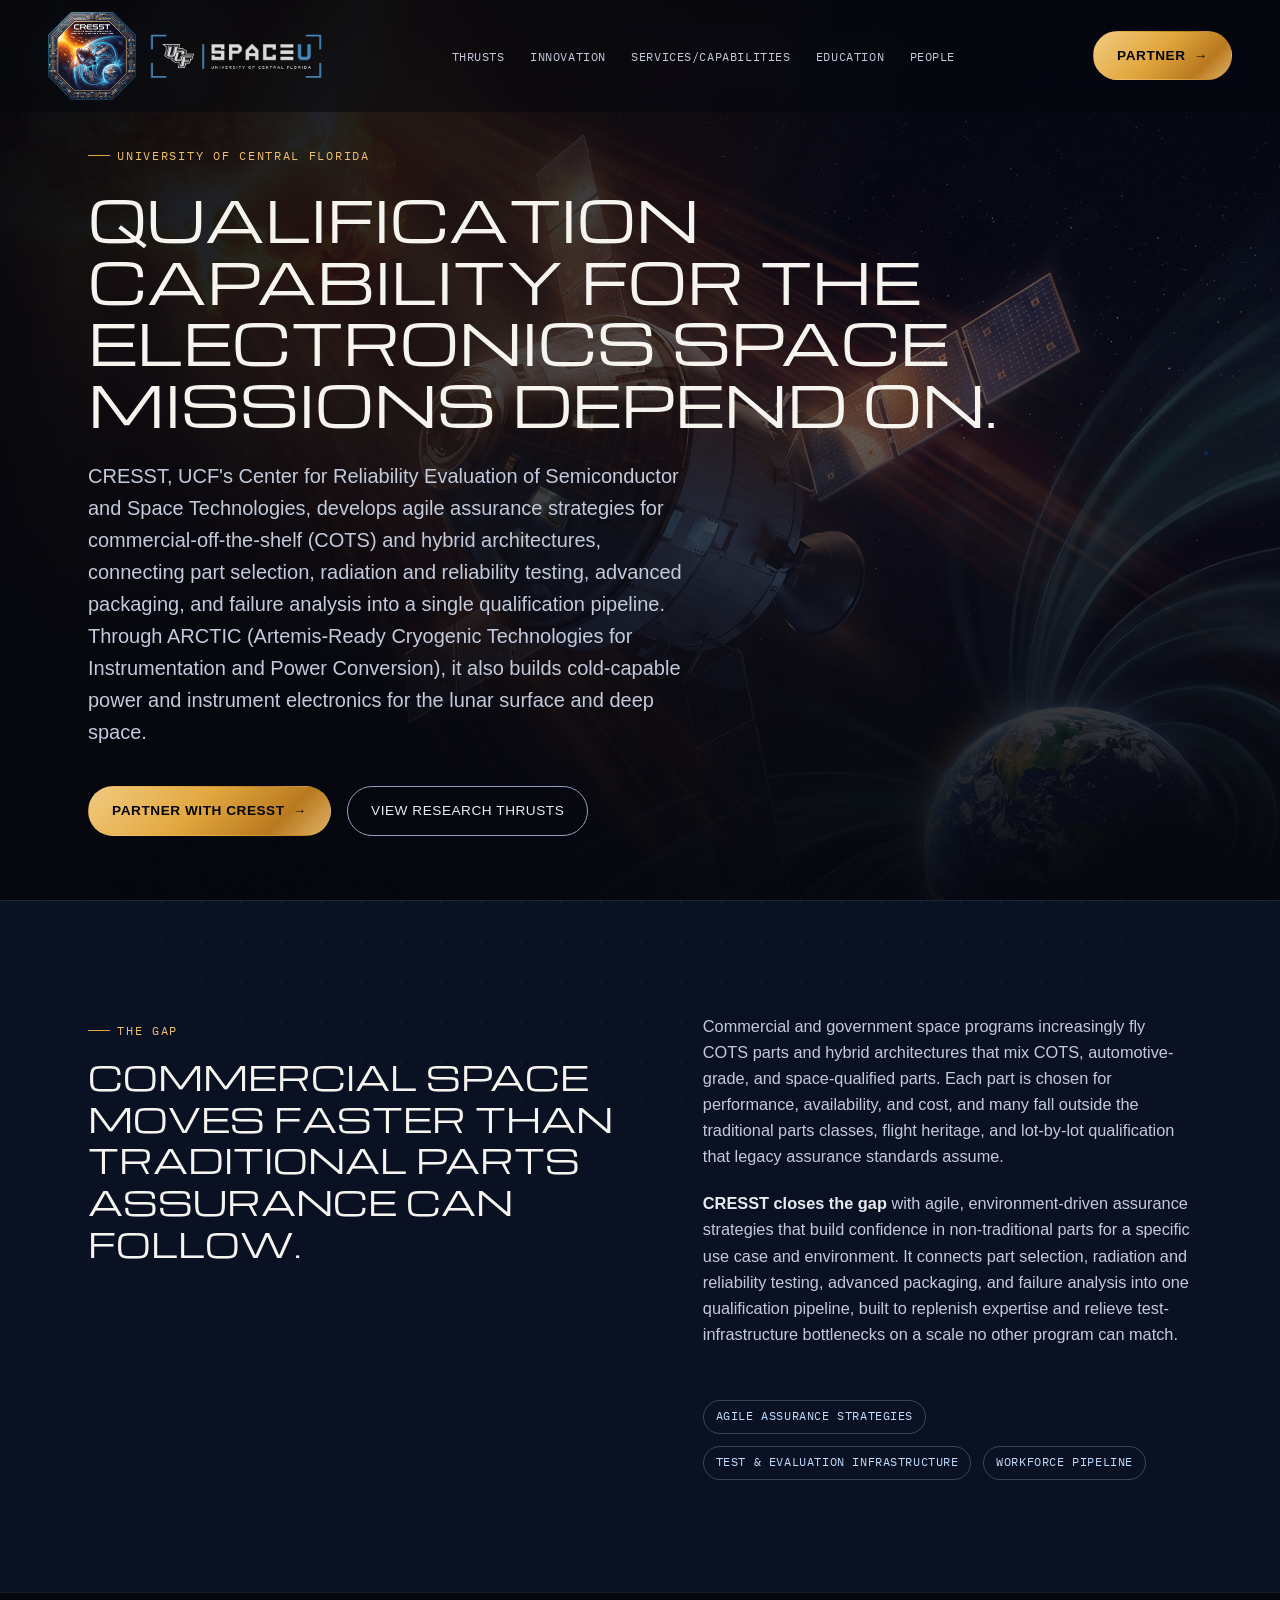
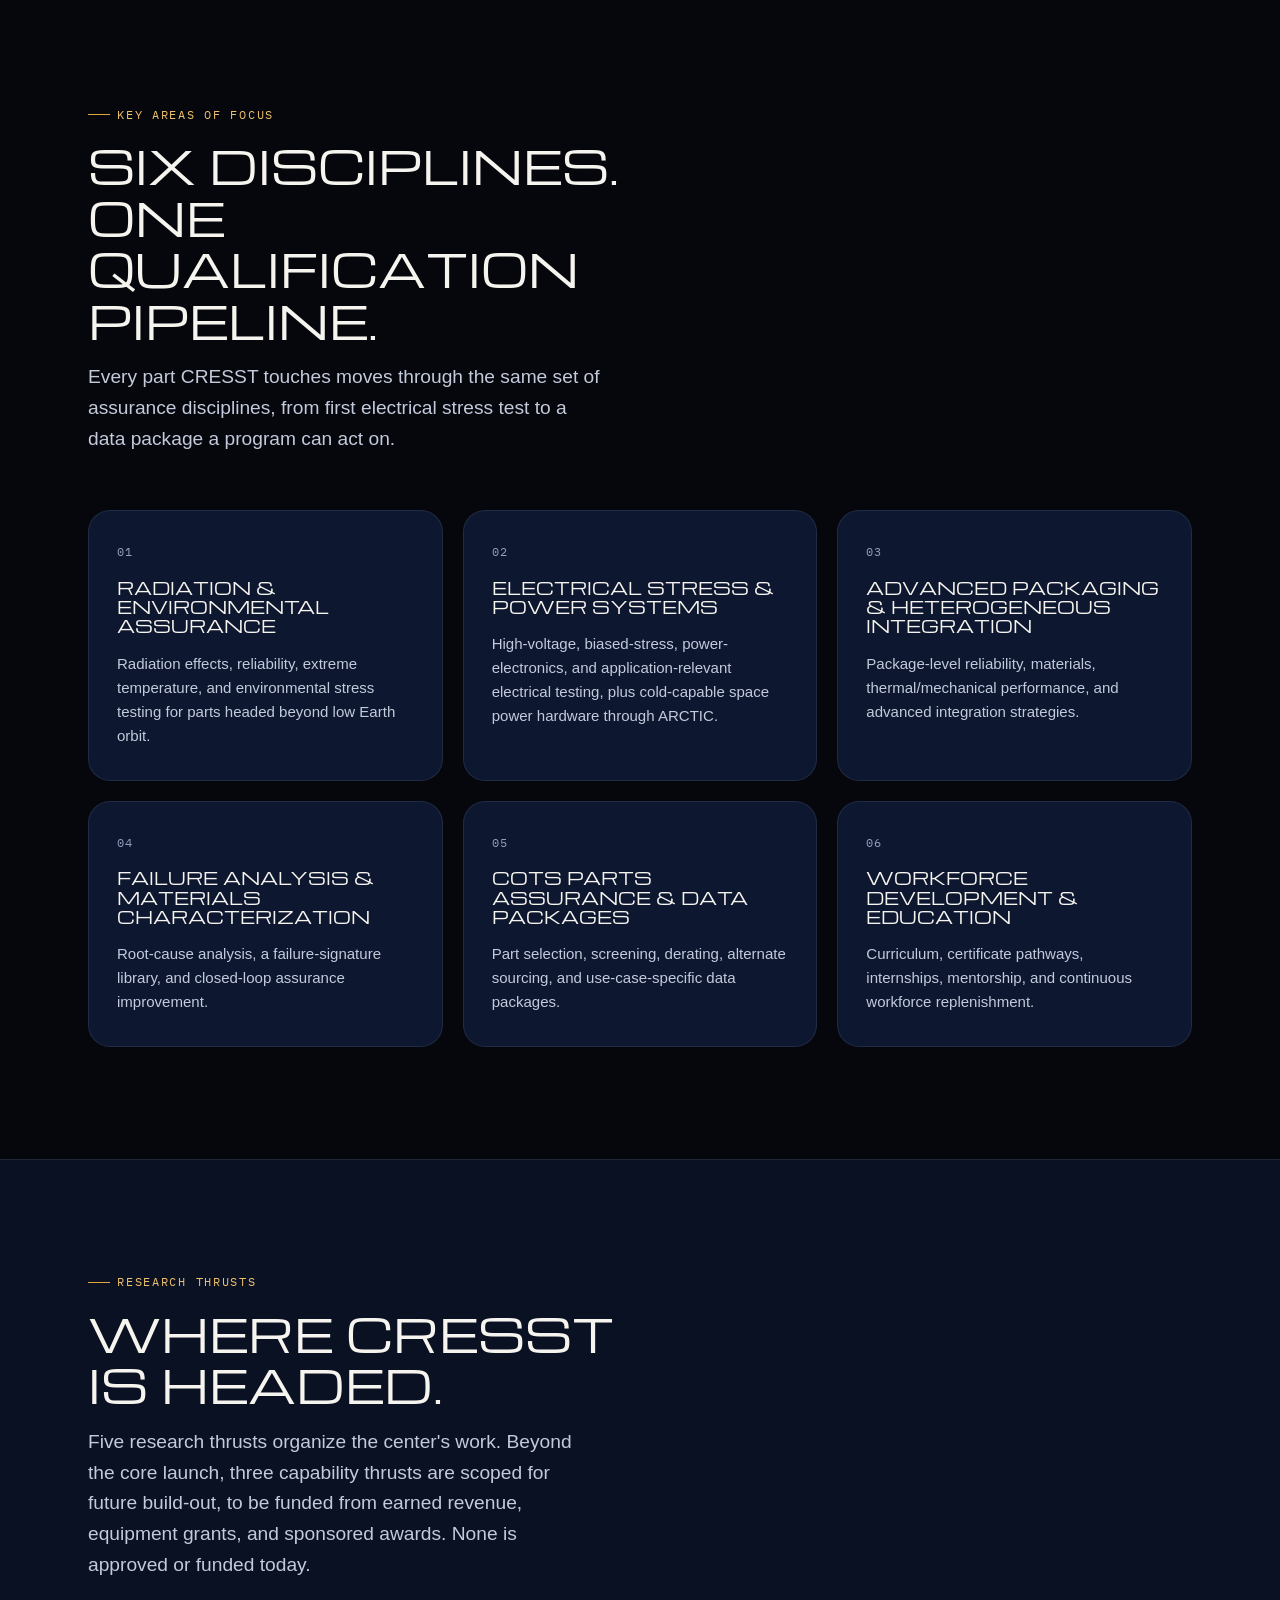
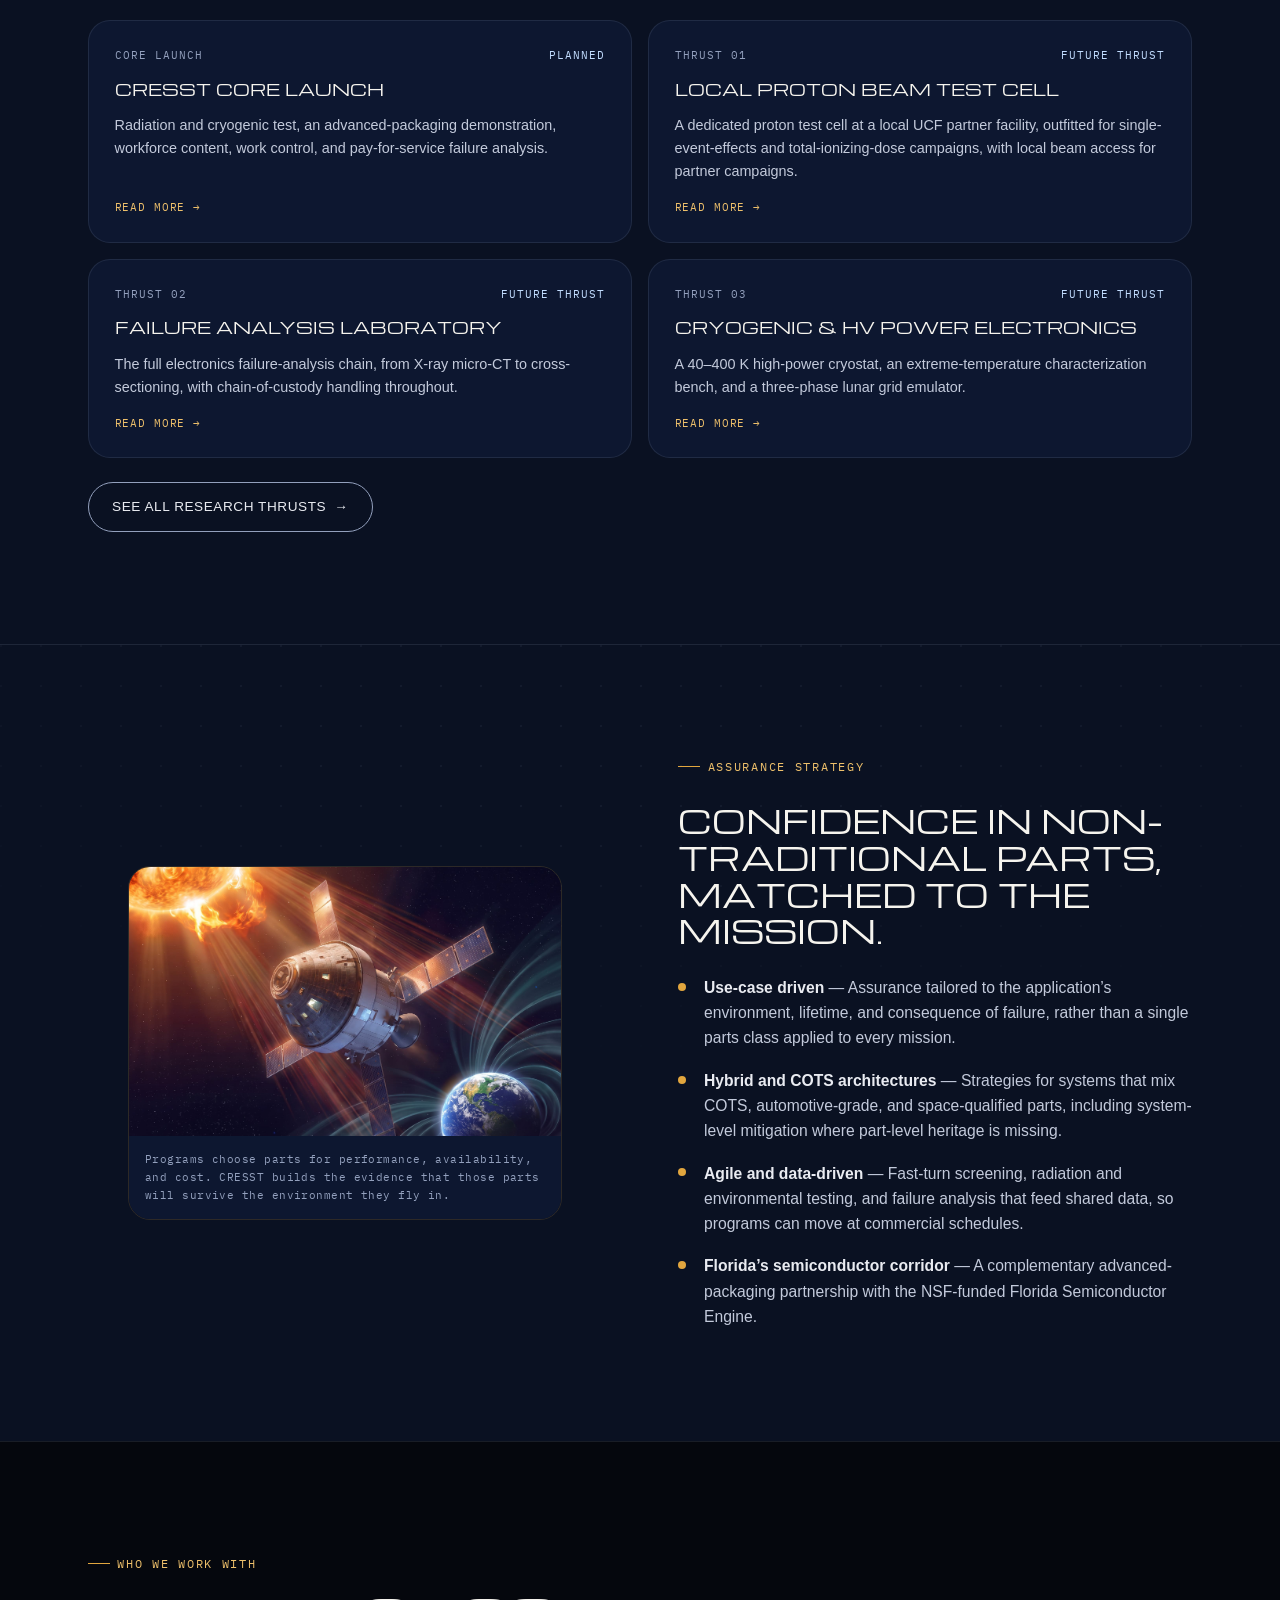
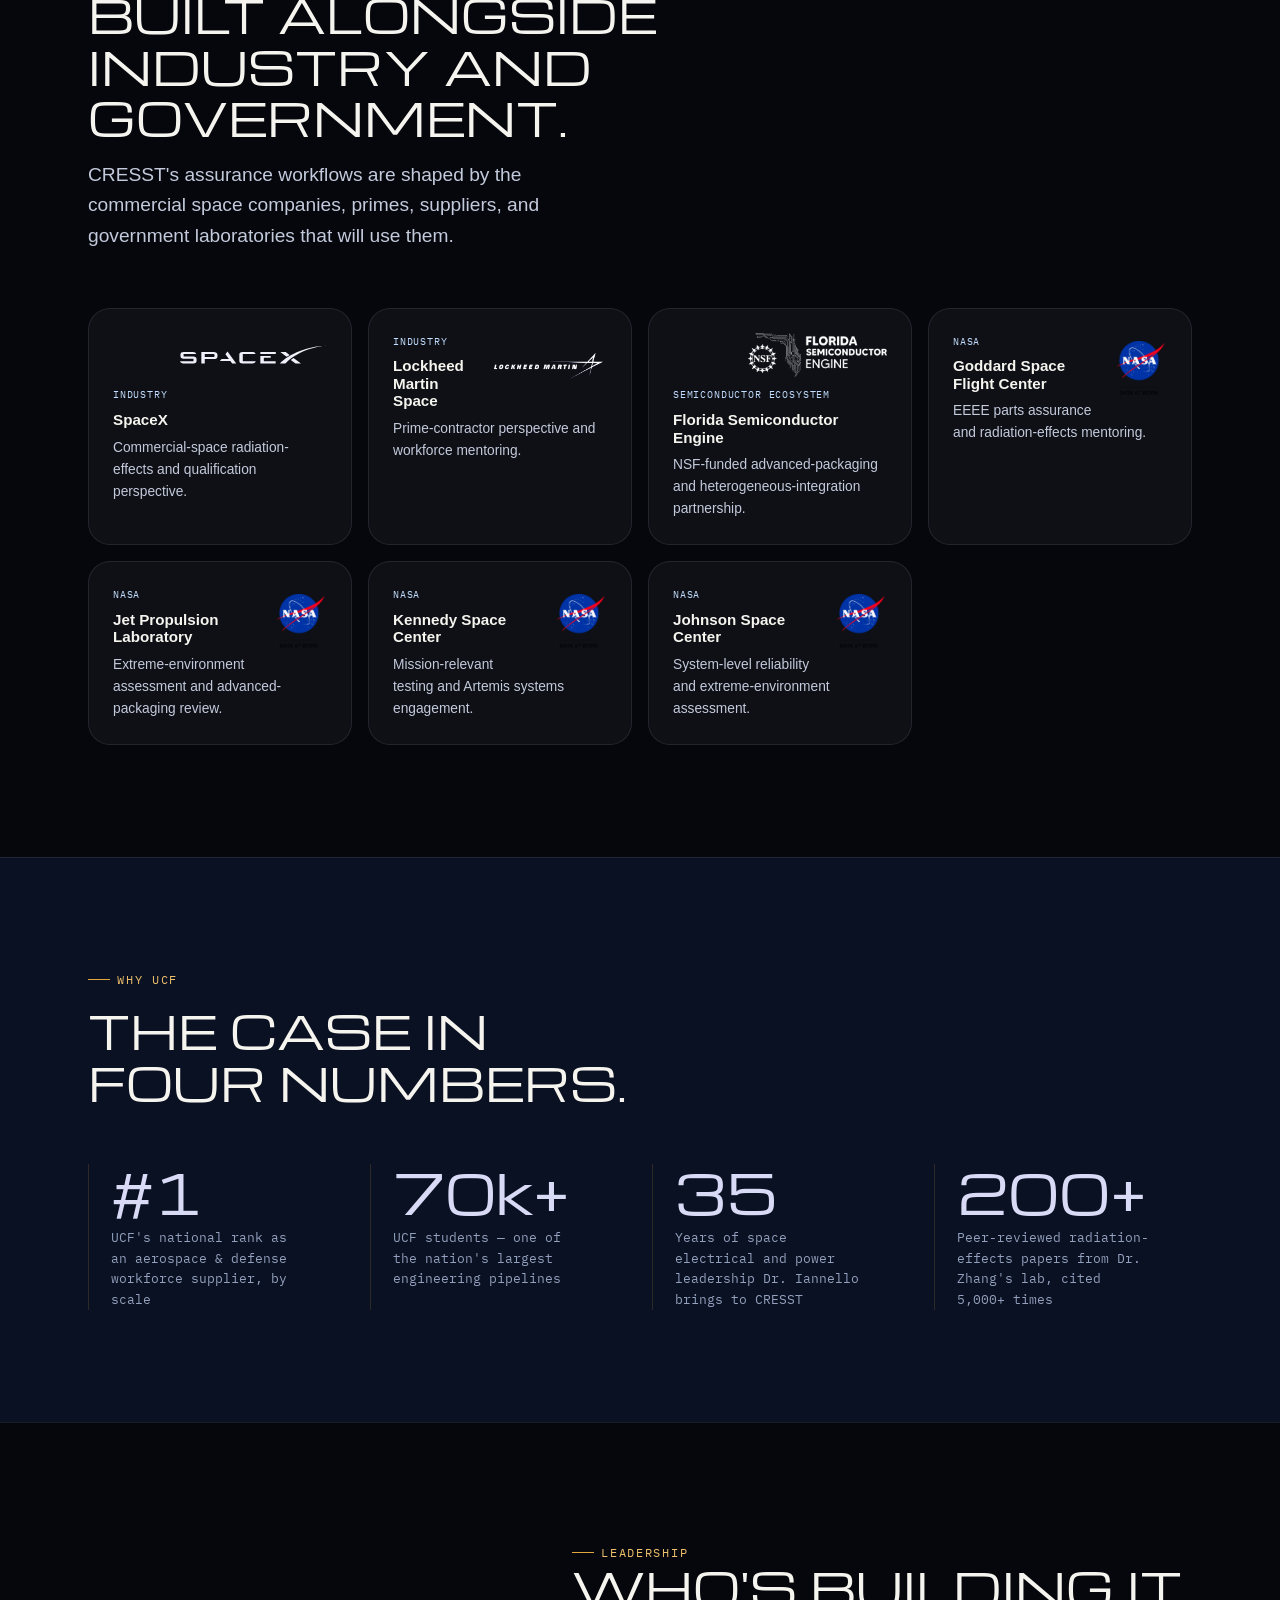
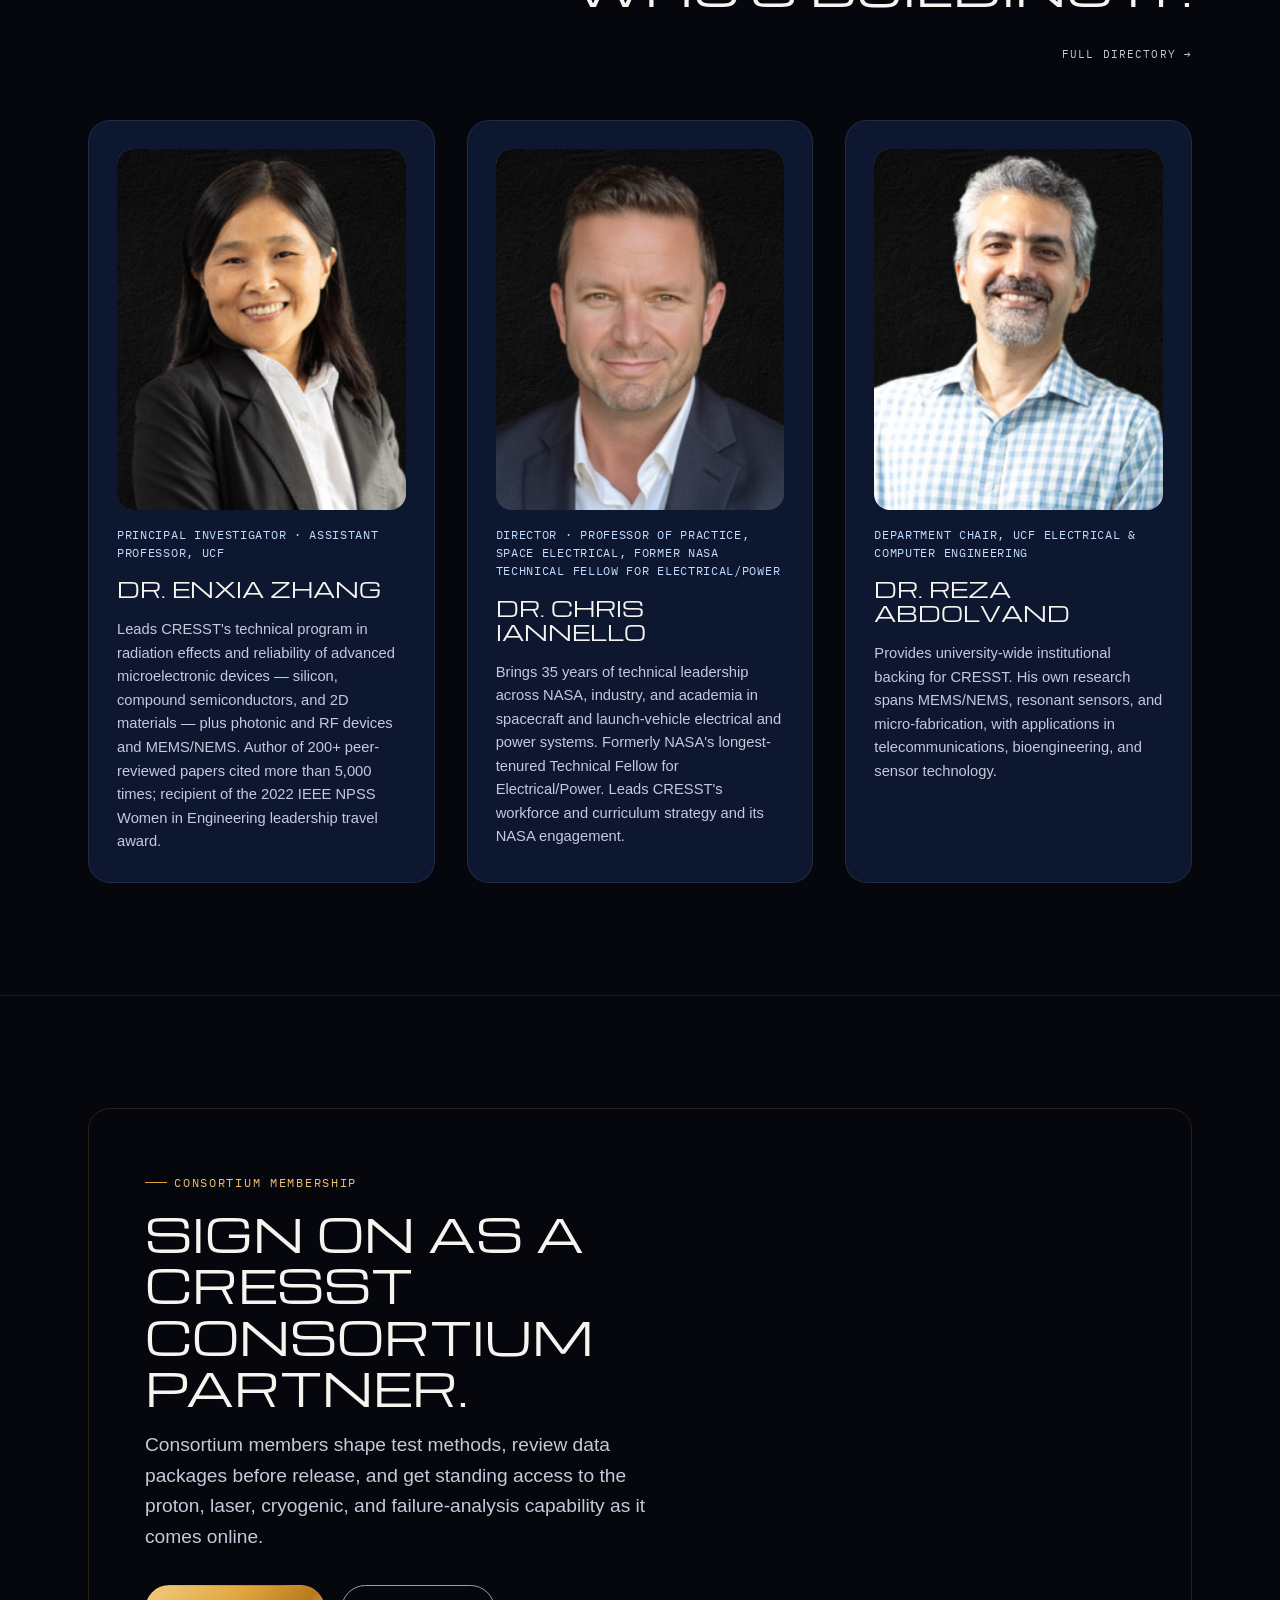
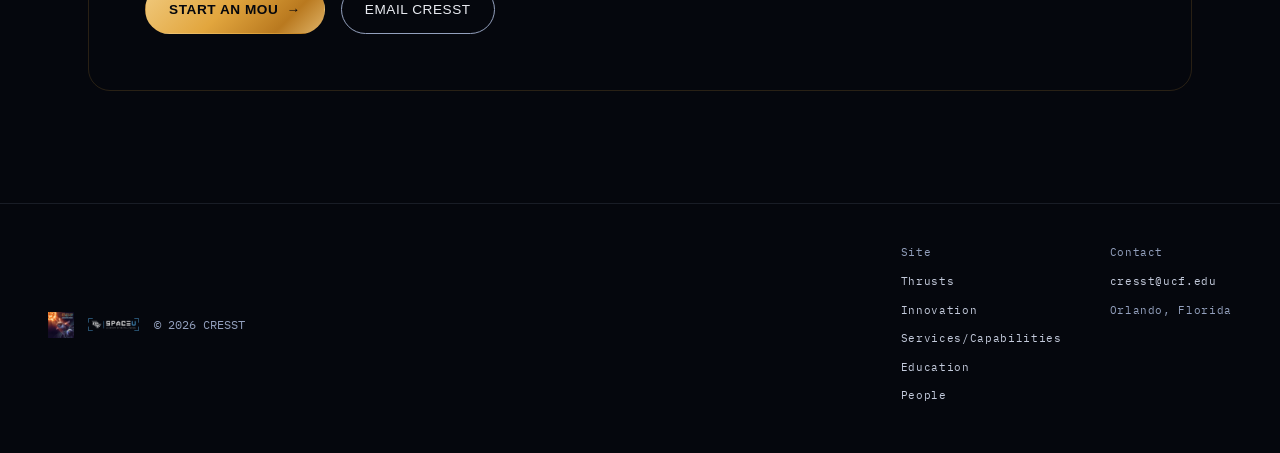
==== commit 59a54012: "Rev 6: shift emphasis from NASA alignment to agile COTS assurance strategies - Home: hero, The Gap a" ====
--- a/index.html
+++ b/index.html
@@ -4,7 +4,7 @@
 <meta charset="UTF-8" />
 <meta name="viewport" content="width=device-width, initial-scale=1.0" />
 <title>CRESST — Center for Reliability Evaluation of Space and Semiconductor Technologies | UCF</title>
-<meta name="description" content="CRESST is a UCF-led, NASA-aligned center for space electronics assurance — radiation testing, advanced packaging, and failure analysis for Artemis and future exploration missions." />
+<meta name="description" content="CRESST is a UCF center for space electronics assurance: agile, use-case-driven assurance strategies, radiation testing, advanced packaging, and failure analysis for COTS and hybrid architectures in commercial and government space." />
 <link rel="icon" href="assets/img/cresst-favicon.png" />
 <link rel="preconnect" href="https://fonts.googleapis.com" />
 <link rel="preconnect" href="https://fonts.gstatic.com" crossorigin />
@@ -55,7 +55,7 @@
   <div class="container hero-inner">
     <p class="eyebrow hero-eyebrow">University of Central Florida</p>
     <h1>Qualification capability for the electronics space missions depend on.</h1>
-    <p class="hero-sub">CRESST, UCF's Center for Reliability Evaluation of Semiconductor and Space Technologies, connects COTS part selection, radiation and reliability testing, advanced packaging, and failure analysis into a single qualification pipeline. Through ARCTIC (Artemis-Ready Cryogenic Technologies for Instrumentation and Power Conversion), it also builds cold-capable power and instrument electronics for the lunar surface and deep space.</p>
+    <p class="hero-sub">CRESST, UCF's Center for Reliability Evaluation of Semiconductor and Space Technologies, develops agile assurance strategies for commercial-off-the-shelf (COTS) and hybrid architectures, connecting part selection, radiation and reliability testing, advanced packaging, and failure analysis into a single qualification pipeline. Through ARCTIC (Artemis-Ready Cryogenic Technologies for Instrumentation and Power Conversion), it also builds cold-capable power and instrument electronics for the lunar surface and deep space.</p>
     <div class="hero-actions">
       <a href="partner.html" class="btn btn-primary">Partner With CRESST <span class="btn-arrow">&rarr;</span></a>
       <a href="thrusts.html" class="btn btn-ghost">View Research Thrusts</a>
@@ -68,13 +68,13 @@
     <div class="mission-grid">
       <div class="reveal">
         <p class="eyebrow">The Gap</p>
-        <p class="mission-statement" style="margin-top:1rem;">NASA's reliance on commercial electronics has outpaced the infrastructure built to qualify them.</p>
+        <p class="mission-statement" style="margin-top:1rem;">Commercial space moves faster than traditional parts assurance can follow.</p>
       </div>
       <div class="mission-copy reveal">
-        <p>NASA and the broader aerospace community increasingly depend on commercial-off-the-shelf (COTS) microelectronics — but the assurance infrastructure, test methods, and trained workforce needed to qualify them for long-duration exploration haven't kept pace. NASA centers like GSFC and JPL have historically absorbed this work, but workforce transitions and rising mission demand have opened a capacity gap.</p>
-        <p><strong>CRESST closes it</strong> — a NASA-aligned hub at UCF that connects COTS part selection, radiation and reliability testing, advanced packaging, and failure analysis into one qualification pipeline, built to replenish expertise and relieve test-infrastructure bottlenecks on a scale no other program can match.</p>
+        <p>Commercial and government space programs increasingly fly COTS parts and hybrid architectures that mix COTS, automotive-grade, and space-qualified parts. Each part is chosen for performance, availability, and cost, and many fall outside the traditional parts classes, flight heritage, and lot-by-lot qualification that legacy assurance standards assume.</p>
+        <p><strong>CRESST closes the gap</strong> with agile, environment-driven assurance strategies that build confidence in non-traditional parts for a specific use case and environment. It connects part selection, radiation and reliability testing, advanced packaging, and failure analysis into one qualification pipeline, built to replenish expertise and relieve test-infrastructure bottlenecks on a scale no other program can match.</p>
         <div class="pillars">
-          <span class="pillar-chip">Technical Assurance Methods</span>
+          <span class="pillar-chip">Agile Assurance Strategies</span>
           <span class="pillar-chip">Test &amp; Evaluation Infrastructure</span>
           <span class="pillar-chip">Workforce Pipeline</span>
         </div>
@@ -88,7 +88,7 @@
     <div class="section-head reveal">
       <p class="eyebrow">Key Areas of Focus</p>
       <h2>Six disciplines. One qualification pipeline.</h2>
-      <p class="lede">Every part CRESST touches moves through the same set of assurance disciplines — from first electrical stress test to a NASA-style data package.</p>
+      <p class="lede">Every part CRESST touches moves through the same set of assurance disciplines, from first electrical stress test to a data package a program can act on.</p>
     </div>
     <div class="focus-grid reveal">
       <article class="focus-card">
@@ -114,7 +114,7 @@
       <article class="focus-card">
         <span class="focus-index">05</span>
         <h3>COTS Parts Assurance &amp; Data Packages</h3>
-        <p>Part selection, screening, derating, alternate sourcing, and NASA-style data packages.</p>
+        <p>Part selection, screening, derating, alternate sourcing, and use-case-specific data packages.</p>
       </article>
       <article class="focus-card">
         <span class="focus-index">06</span>
@@ -186,20 +186,21 @@
   </div>
 </section>
 
-<section class="section ecosystem grid-bg" id="nasa">
+<section class="section ecosystem grid-bg" id="assurance">
   <div class="container">
     <div class="eco-grid">
       <figure class="eco-media reveal">
         <img src="assets/img/hero-solar-crossing.jpg" alt="Illustration of a crewed space capsule crossing between a solar flare and Earth's magnetic field" loading="lazy" />
-        <figcaption>Artemis surface systems must survive radiation, extreme cold, dust, and long-duration storage with limited opportunity for repair.</figcaption>
+        <figcaption>Programs choose parts for performance, availability, and cost. CRESST builds the evidence that those parts will survive the environment they fly in.</figcaption>
       </figure>
       <div class="eco-copy reveal">
-        <p class="eyebrow">NASA Alignment</p>
-        <h2 style="font-size:clamp(1.5rem,2.8vw,2rem);">Built for Artemis and what comes after.</h2>
+        <p class="eyebrow">Assurance Strategy</p>
+        <h2 style="font-size:clamp(1.5rem,2.8vw,2rem);">Confidence in non-traditional parts, matched to the mission.</h2>
         <ul class="eco-list">
-          <li><strong>Surface Infrastructure (LIVE)</strong> — Electronics that survive radiation, extreme cold, thermal cycling, dust, and long-duration storage on the lunar and Martian surface.</li>
-          <li><strong>Foundational Capabilities (ENABLE)</strong> — Trusted avionics, advanced computing, packaging, and resilient supply chains that cut across every NASA mission architecture.</li>
-          <li><strong>Florida's Semiconductor Corridor</strong> — A complementary advanced-packaging partnership with the NSF-funded Florida Semiconductor Engine.</li>
+          <li><strong>Use-case driven</strong> &mdash; Assurance tailored to the application&rsquo;s environment, lifetime, and consequence of failure, rather than a single parts class applied to every mission.</li>
+          <li><strong>Hybrid and COTS architectures</strong> &mdash; Strategies for systems that mix COTS, automotive-grade, and space-qualified parts, including system-level mitigation where part-level heritage is missing.</li>
+          <li><strong>Agile and data-driven</strong> &mdash; Fast-turn screening, radiation and environmental testing, and failure analysis that feed shared data, so programs can move at commercial schedules.</li>
+          <li><strong>Florida&rsquo;s semiconductor corridor</strong> &mdash; A complementary advanced-packaging partnership with the NSF-funded Florida Semiconductor Engine.</li>
         </ul>
       </div>
     </div>
@@ -210,10 +211,28 @@
   <div class="container">
     <div class="section-head reveal">
       <p class="eyebrow">Who We Work With</p>
-      <h2>Built alongside NASA and industry.</h2>
-      <p class="lede">CRESST's assurance workflows are shaped directly by the organizations that will use them.</p>
+      <h2>Built alongside industry and government.</h2>
+      <p class="lede">CRESST's assurance workflows are shaped by the commercial space companies, primes, suppliers, and government laboratories that will use them.</p>
     </div>
     <div class="partners-grid reveal">
+      <div class="partner-tile">
+        <div class="partner-logo"><img src="assets/img/partners/spacex.svg" alt="SpaceX" /></div>
+        <span class="partner-tag">Industry</span>
+        <h3>SpaceX</h3>
+        <p>Commercial-space radiation-effects and qualification perspective.</p>
+      </div>
+      <div class="partner-tile">
+        <div class="partner-logo lg"><img src="assets/img/partners/lockheed-martin.png" alt="Lockheed Martin" /></div>
+        <span class="partner-tag">Industry</span>
+        <h3>Lockheed Martin Space</h3>
+        <p>Prime-contractor perspective and workforce mentoring.</p>
+      </div>
+      <div class="partner-tile">
+        <div class="partner-logo"><img src="assets/img/partners/fse.webp" alt="Florida Semiconductor Engine" /></div>
+        <span class="partner-tag">Semiconductor Ecosystem</span>
+        <h3>Florida Semiconductor Engine</h3>
+        <p>NSF-funded advanced-packaging and heterogeneous-integration partnership.</p>
+      </div>
       <div class="partner-tile">
         <div class="partner-logo lg"><img src="assets/img/partners/nasa.webp" alt="NASA" /></div>
         <span class="partner-tag">NASA</span>
@@ -238,24 +257,6 @@
         <h3>Johnson Space Center</h3>
         <p>System-level reliability and extreme-environment assessment.</p>
       </div>
-      <div class="partner-tile">
-        <div class="partner-logo lg"><img src="assets/img/partners/lockheed-martin.png" alt="Lockheed Martin" /></div>
-        <span class="partner-tag">Industry</span>
-        <h3>Lockheed Martin Space</h3>
-        <p>Prime-contractor perspective and workforce mentoring.</p>
-      </div>
-      <div class="partner-tile">
-        <div class="partner-logo"><img src="assets/img/partners/spacex.svg" alt="SpaceX" /></div>
-        <span class="partner-tag">Industry</span>
-        <h3>SpaceX</h3>
-        <p>Commercial-space radiation-effects and qualification perspective.</p>
-      </div>
-      <div class="partner-tile">
-        <div class="partner-logo"><img src="assets/img/partners/fse.webp" alt="Florida Semiconductor Engine" /></div>
-        <span class="partner-tag">Semiconductor Ecosystem</span>
-        <h3>Florida Semiconductor Engine</h3>
-        <p>NSF-funded advanced-packaging and heterogeneous-integration partnership.</p>
-      </div>
     </div>
   </div>
 </section>
@@ -277,7 +278,7 @@
       </div>
       <div class="stat">
         <div class="stat-value">35</div>
-        <p class="stat-label">Years of NASA electrical/power leadership Dr. Iannello brings to CRESST</p>
+        <p class="stat-label">Years of space electrical and power leadership Dr. Iannello brings to CRESST</p>
       </div>
       <div class="stat">
         <div class="stat-value">200+</div>
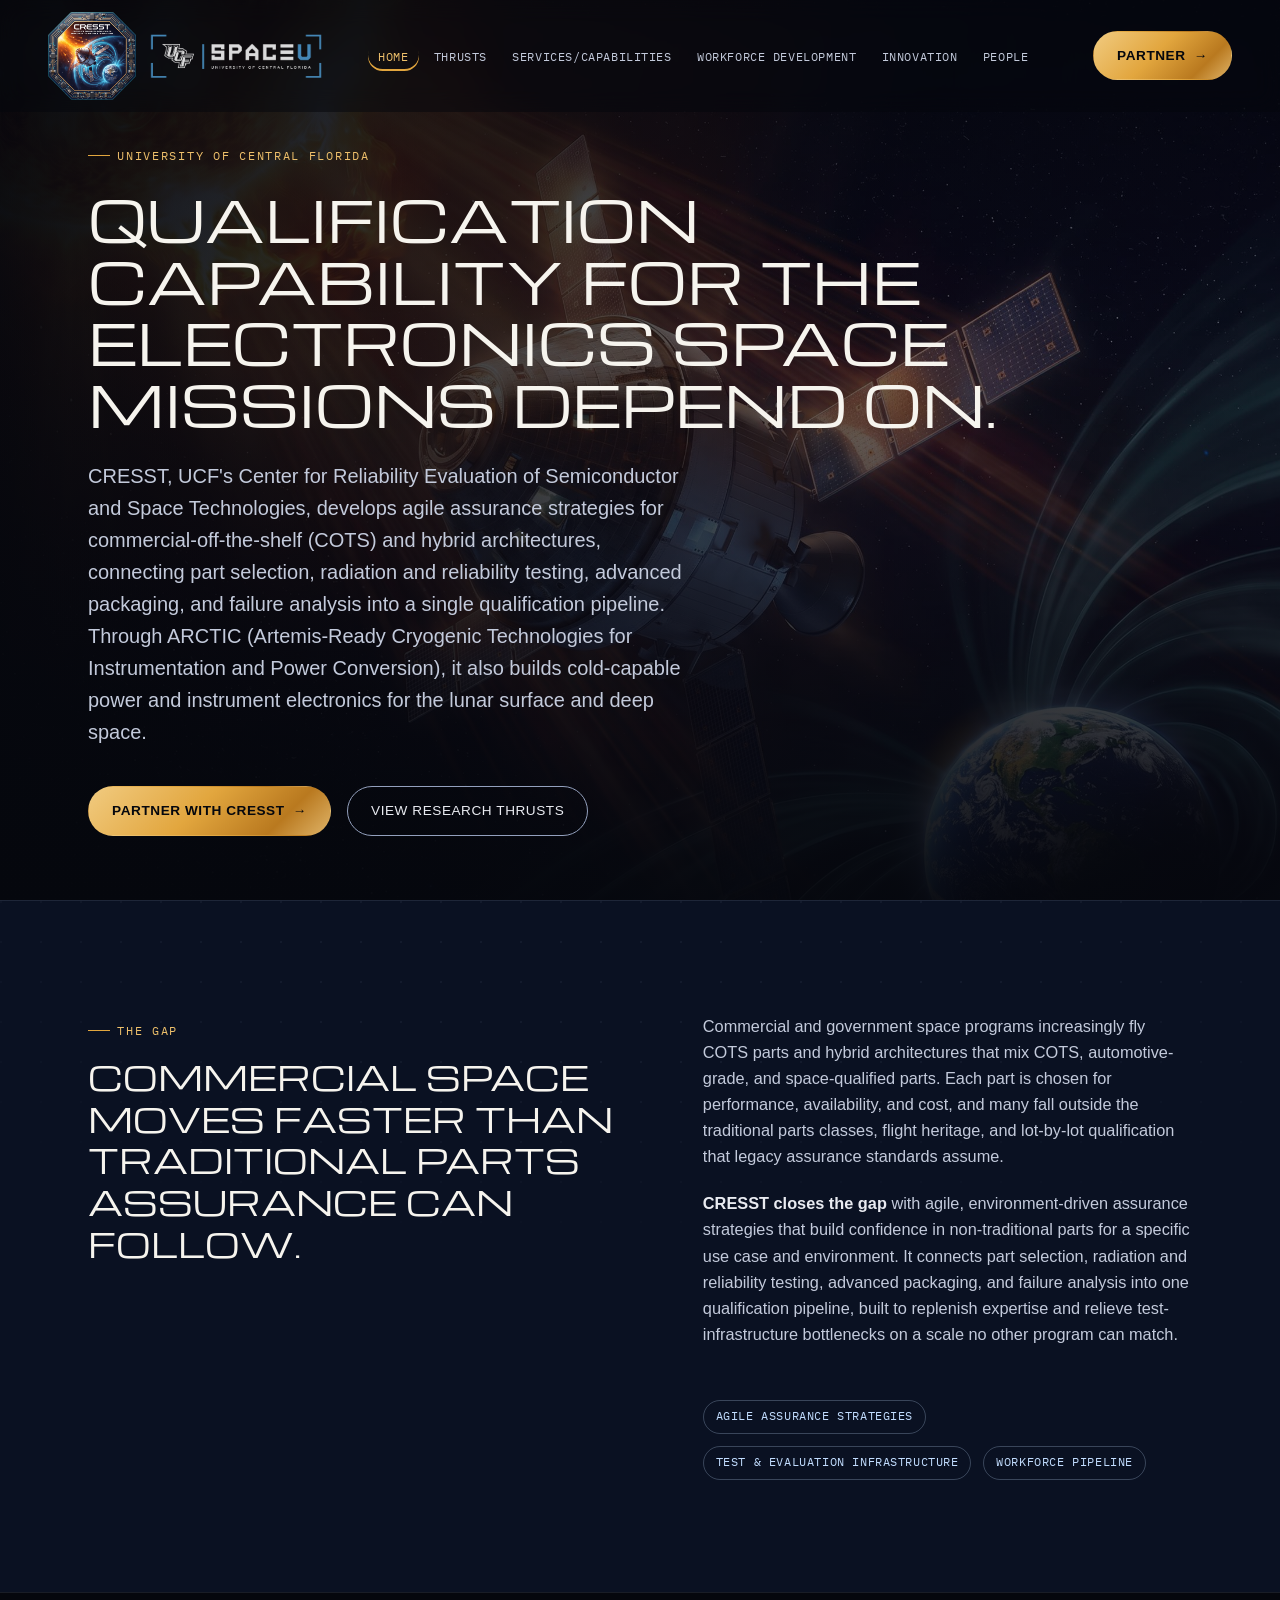
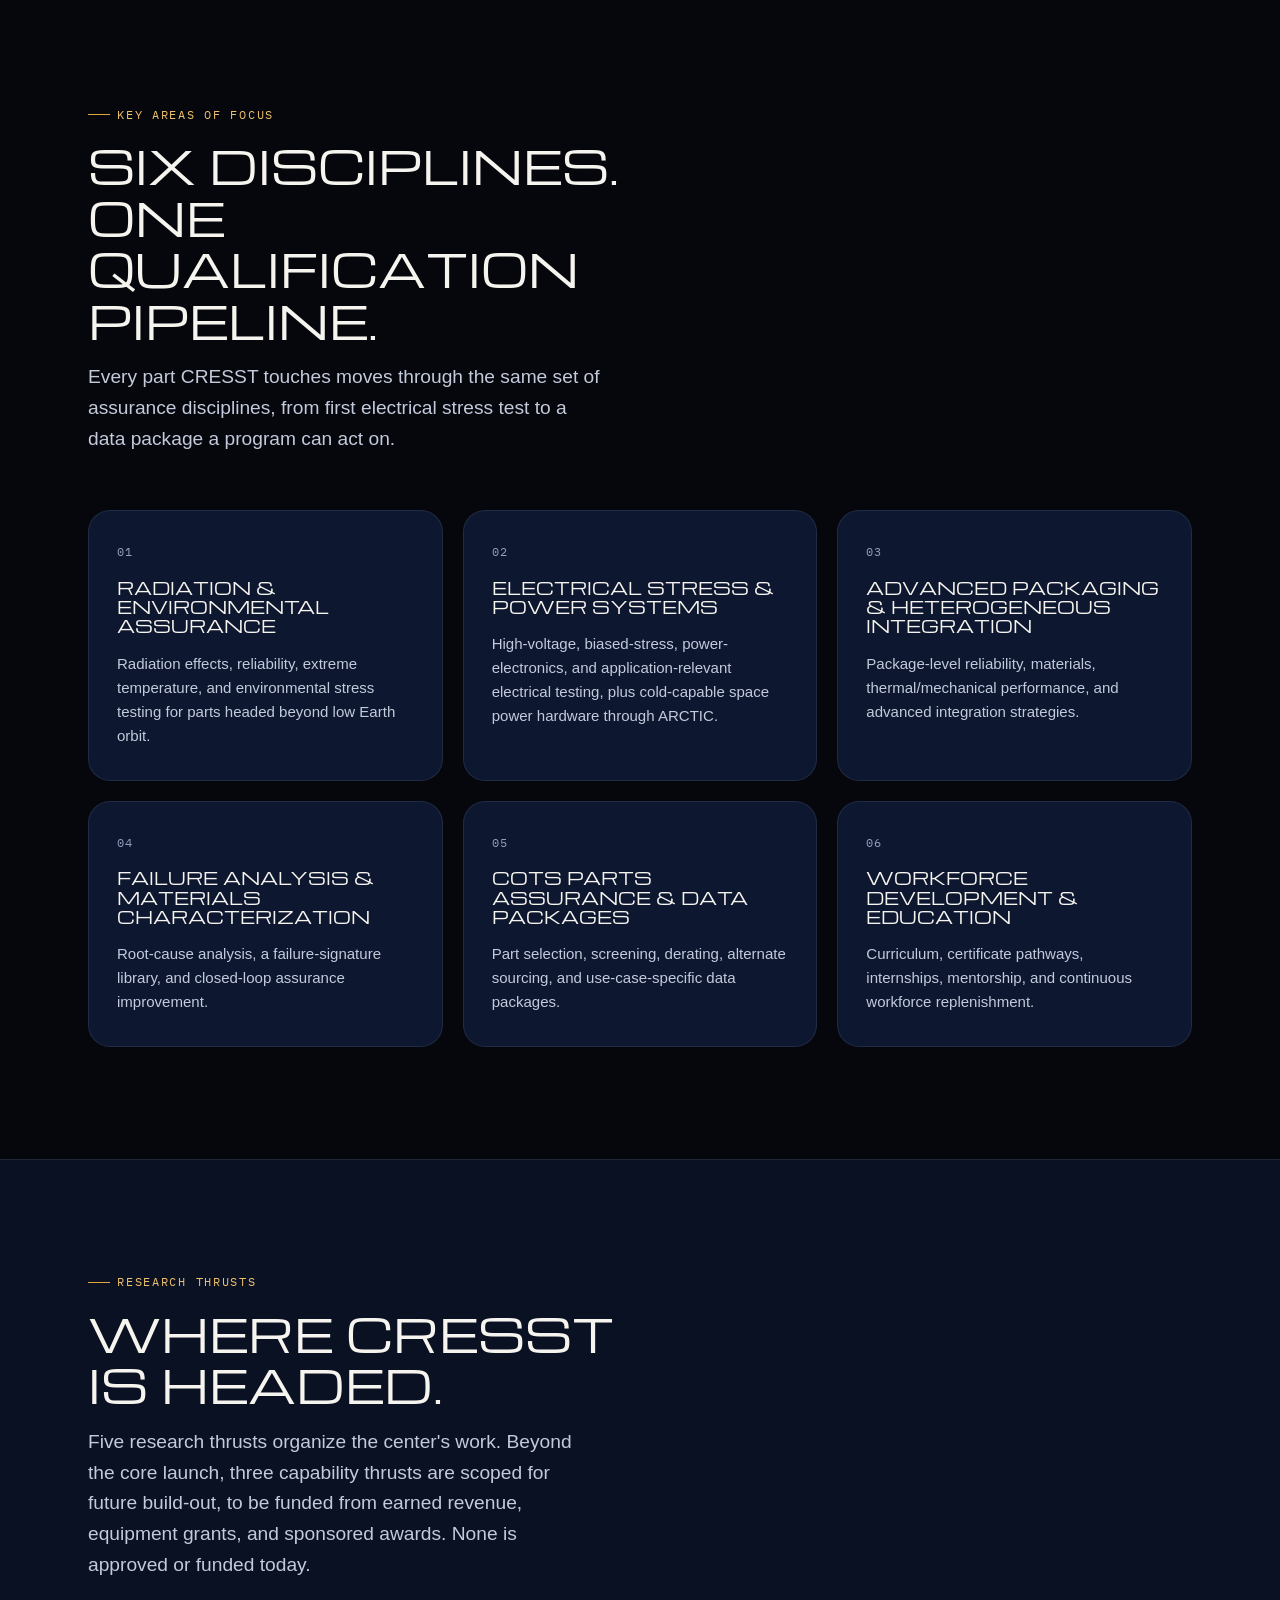
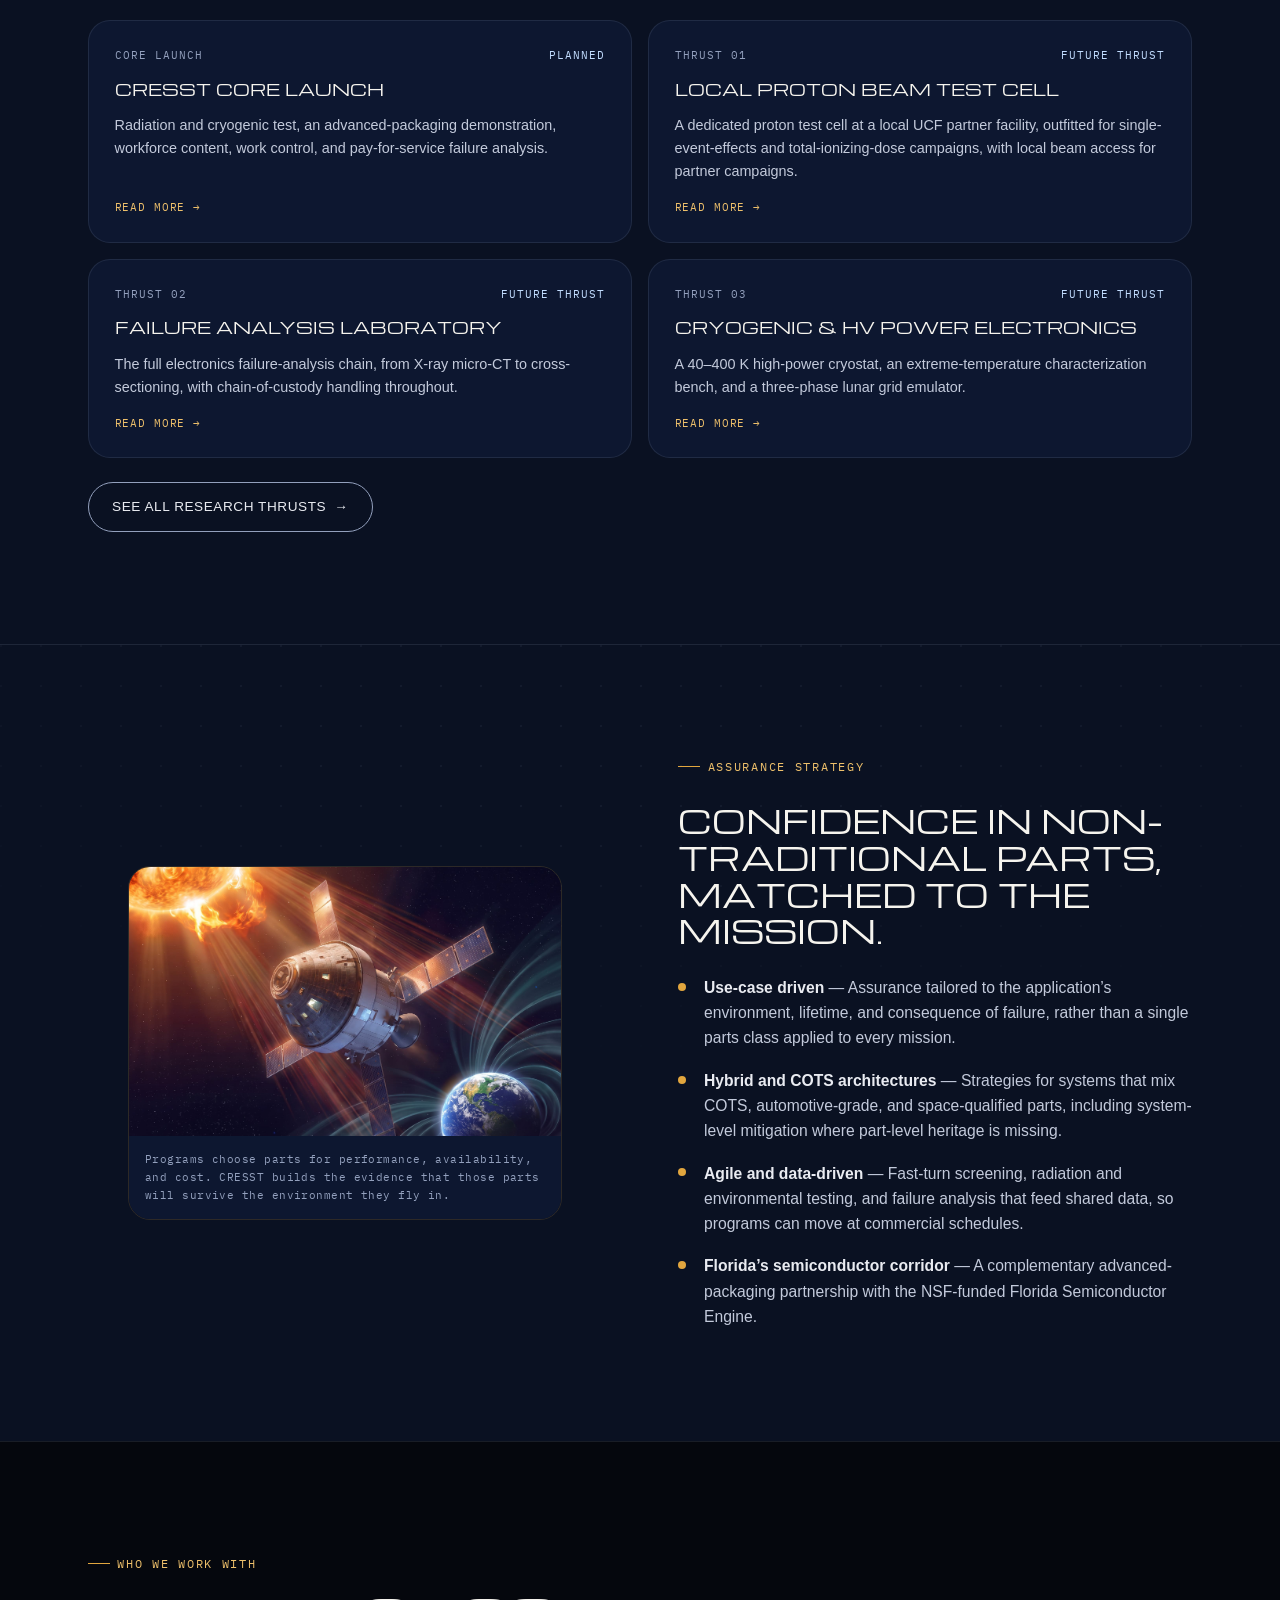
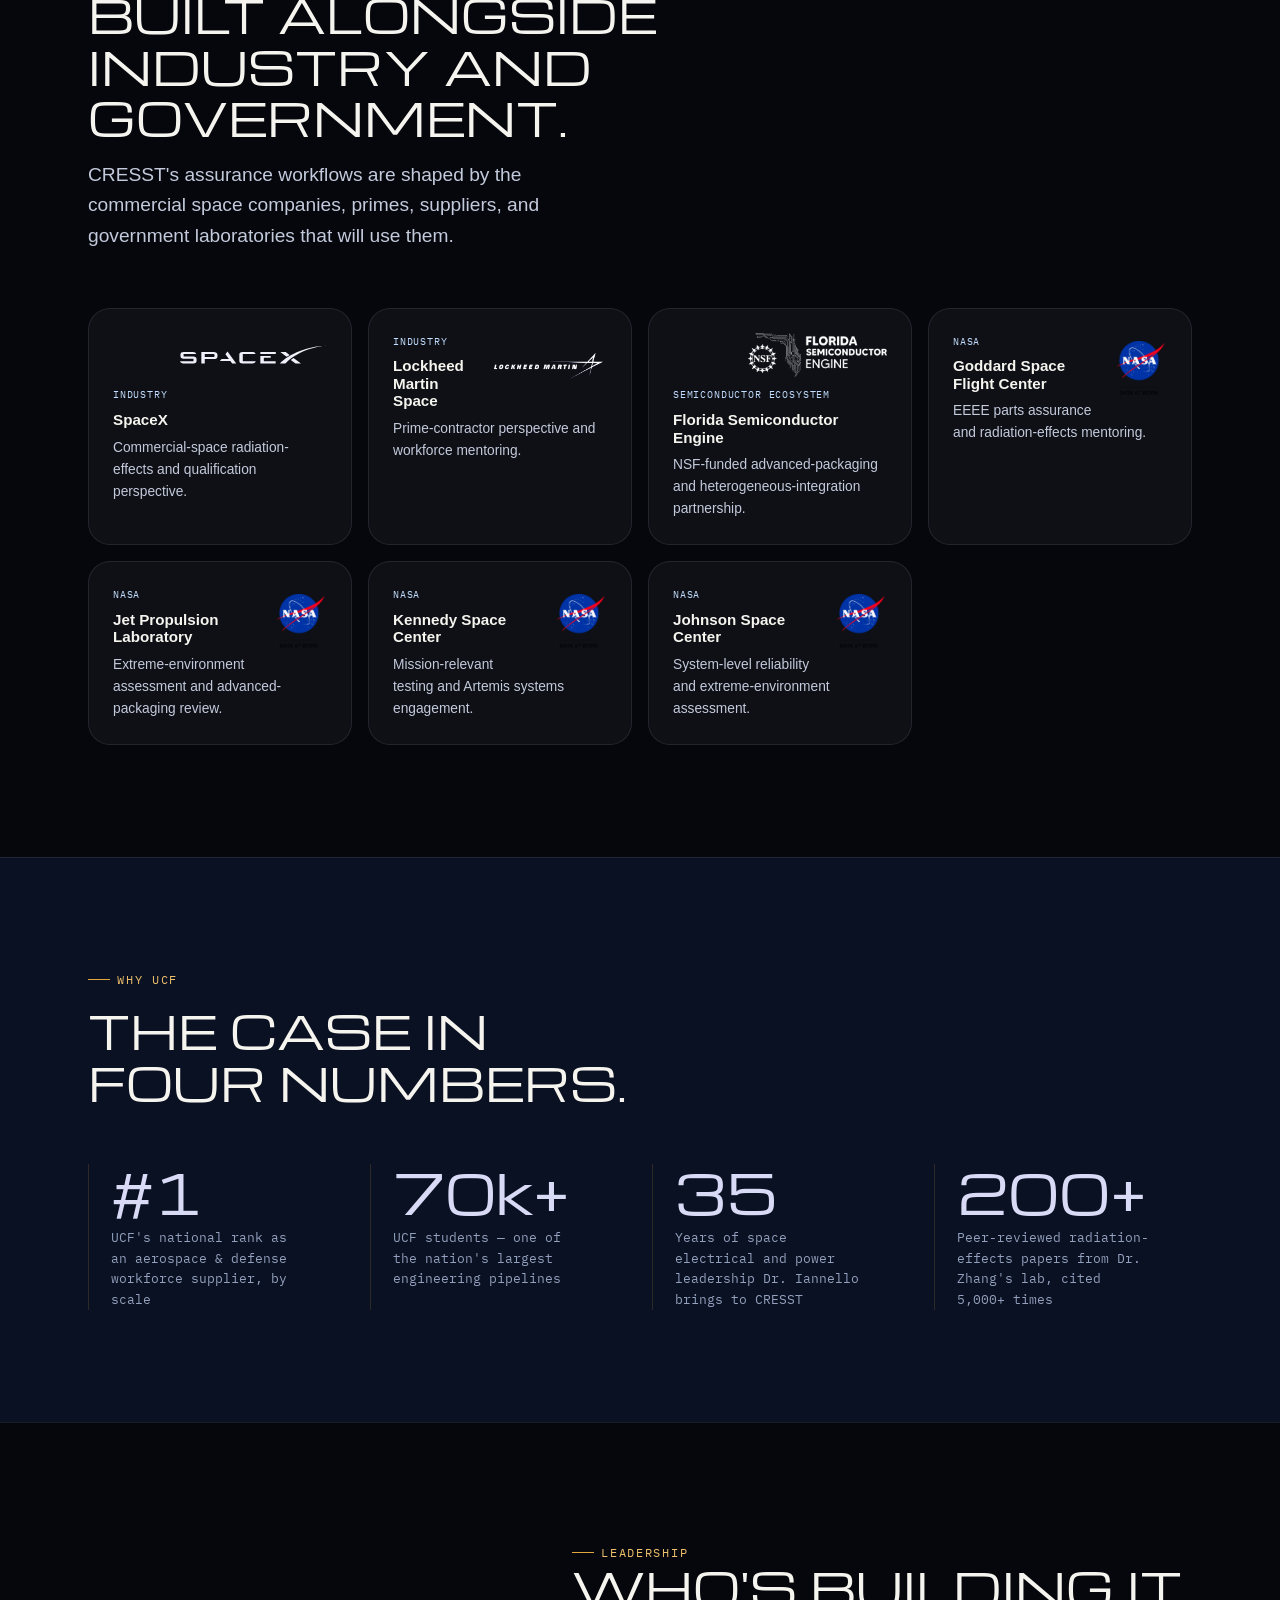
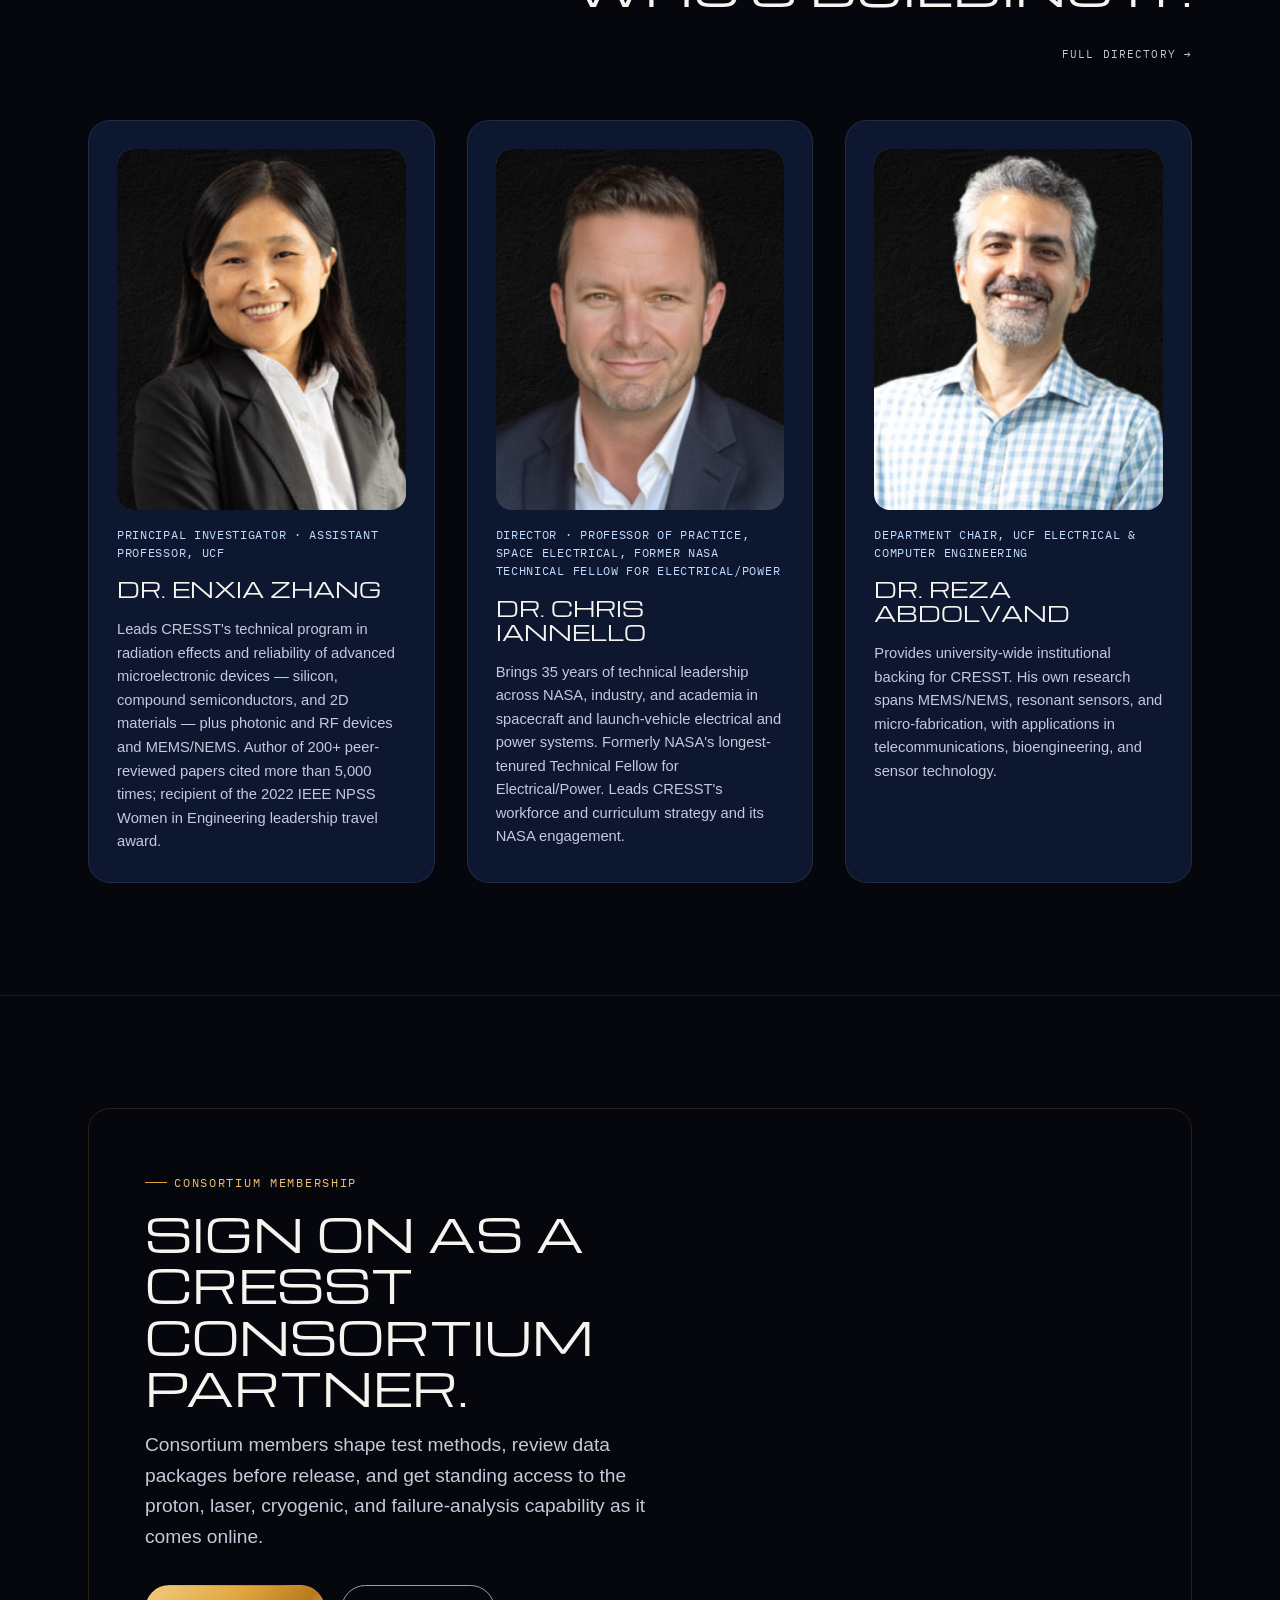
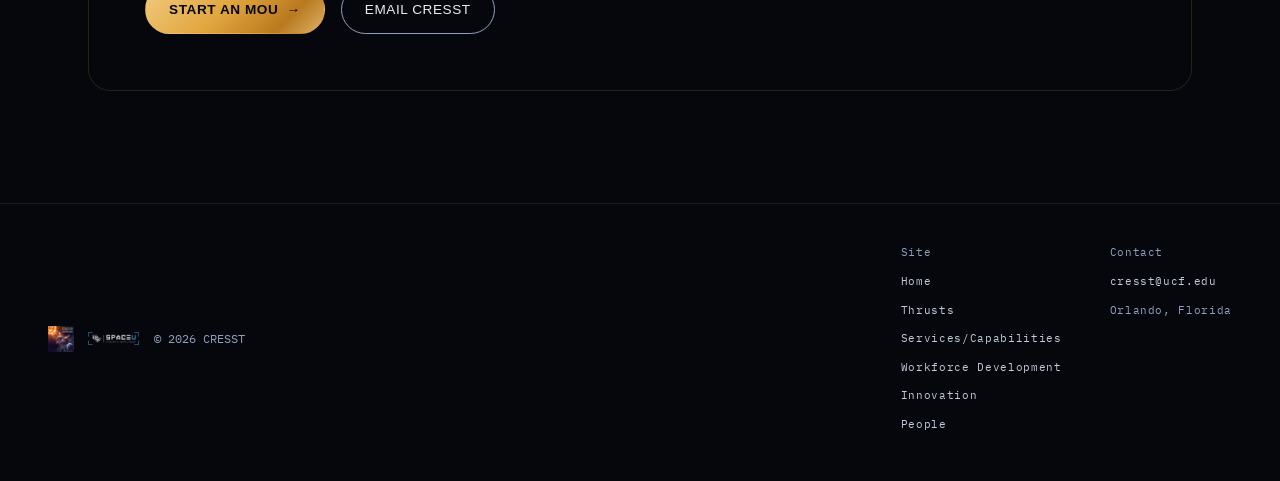
==== commit 25a13042: "Nav: add Home, rename Education to Workforce Development, move Innovation Order: Home, Thrusts, Serv" ====
--- a/index.html
+++ b/index.html
@@ -20,10 +20,11 @@
     <img class="nav-wordmark" src="assets/img/spaceu-wordmark.png" alt="Space U" />
   </a>
   <ul class="nav-links">
+    <li><a href="index.html" class="active">Home</a></li>
     <li><a href="thrusts.html">Thrusts</a></li>
+    <li><a href="facilities.html">Services/Capabilities</a></li>
+    <li><a href="education.html">Workforce Development</a></li>
     <li><a href="innovation.html">Innovation</a></li>
-    <li><a href="facilities.html">Services/Capabilities</a></li>
-    <li><a href="education.html">Education</a></li>
     <li><a href="people.html">People</a></li>
   </ul>
   <a href="partner.html" class="btn btn-primary nav-cta">Partner <span class="btn-arrow">&rarr;</span></a>
@@ -37,10 +38,11 @@
 </nav>
 
 <div class="mobile-menu" id="mobileMenu">
+  <a href="index.html">Home</a>
   <a href="thrusts.html">Thrusts</a>
+  <a href="facilities.html">Services/Capabilities</a>
+  <a href="education.html">Workforce Development</a>
   <a href="innovation.html">Innovation</a>
-  <a href="facilities.html">Services/Capabilities</a>
-  <a href="education.html">Education</a>
   <a href="people.html">People</a>
   <a href="partner.html">Partner With CRESST</a>
 </div>
@@ -346,10 +348,11 @@
     <div class="footer-cols">
       <div class="footer-col">
         <span class="footer-col-label">Site</span>
+        <a href="index.html">Home</a>
         <a href="thrusts.html">Thrusts</a>
-  <a href="innovation.html">Innovation</a>
         <a href="facilities.html">Services/Capabilities</a>
-        <a href="education.html">Education</a>
+        <a href="education.html">Workforce Development</a>
+        <a href="innovation.html">Innovation</a>
         <a href="people.html">People</a>
       </div>
       <div class="footer-col">
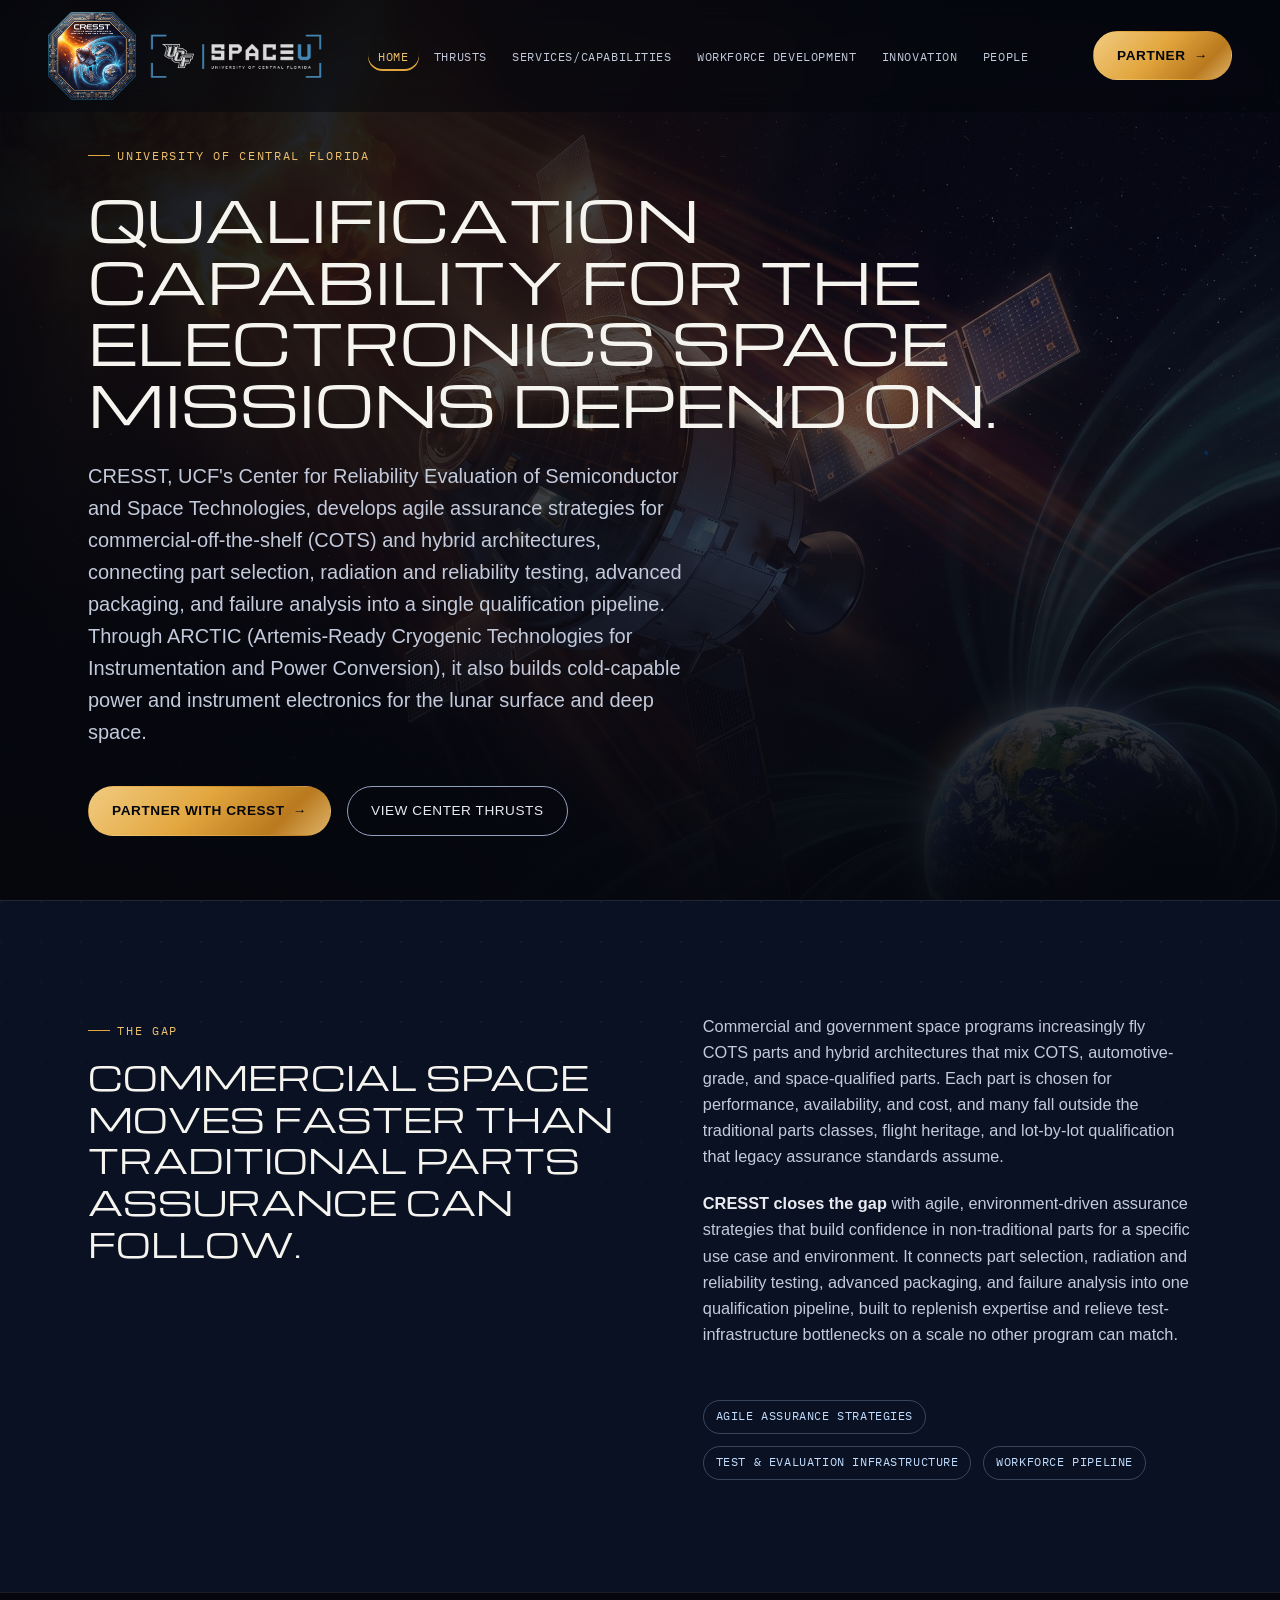
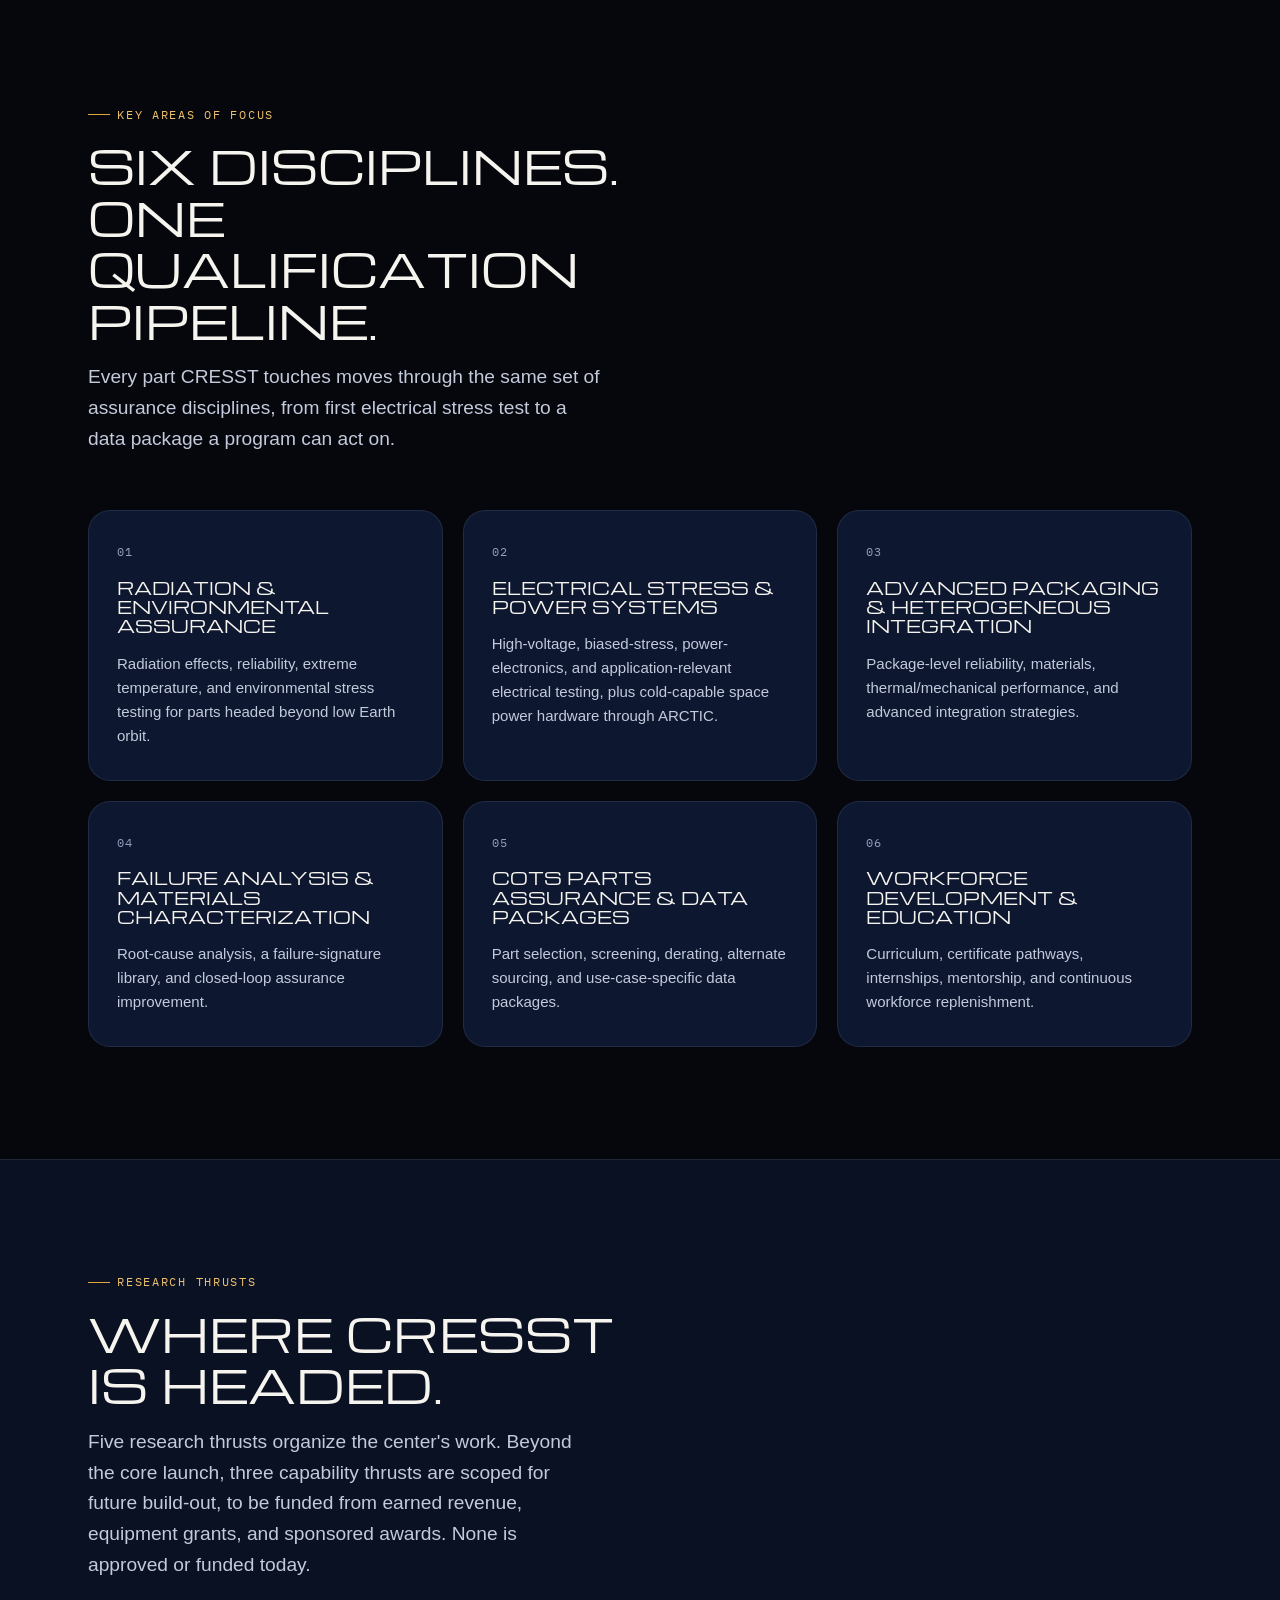
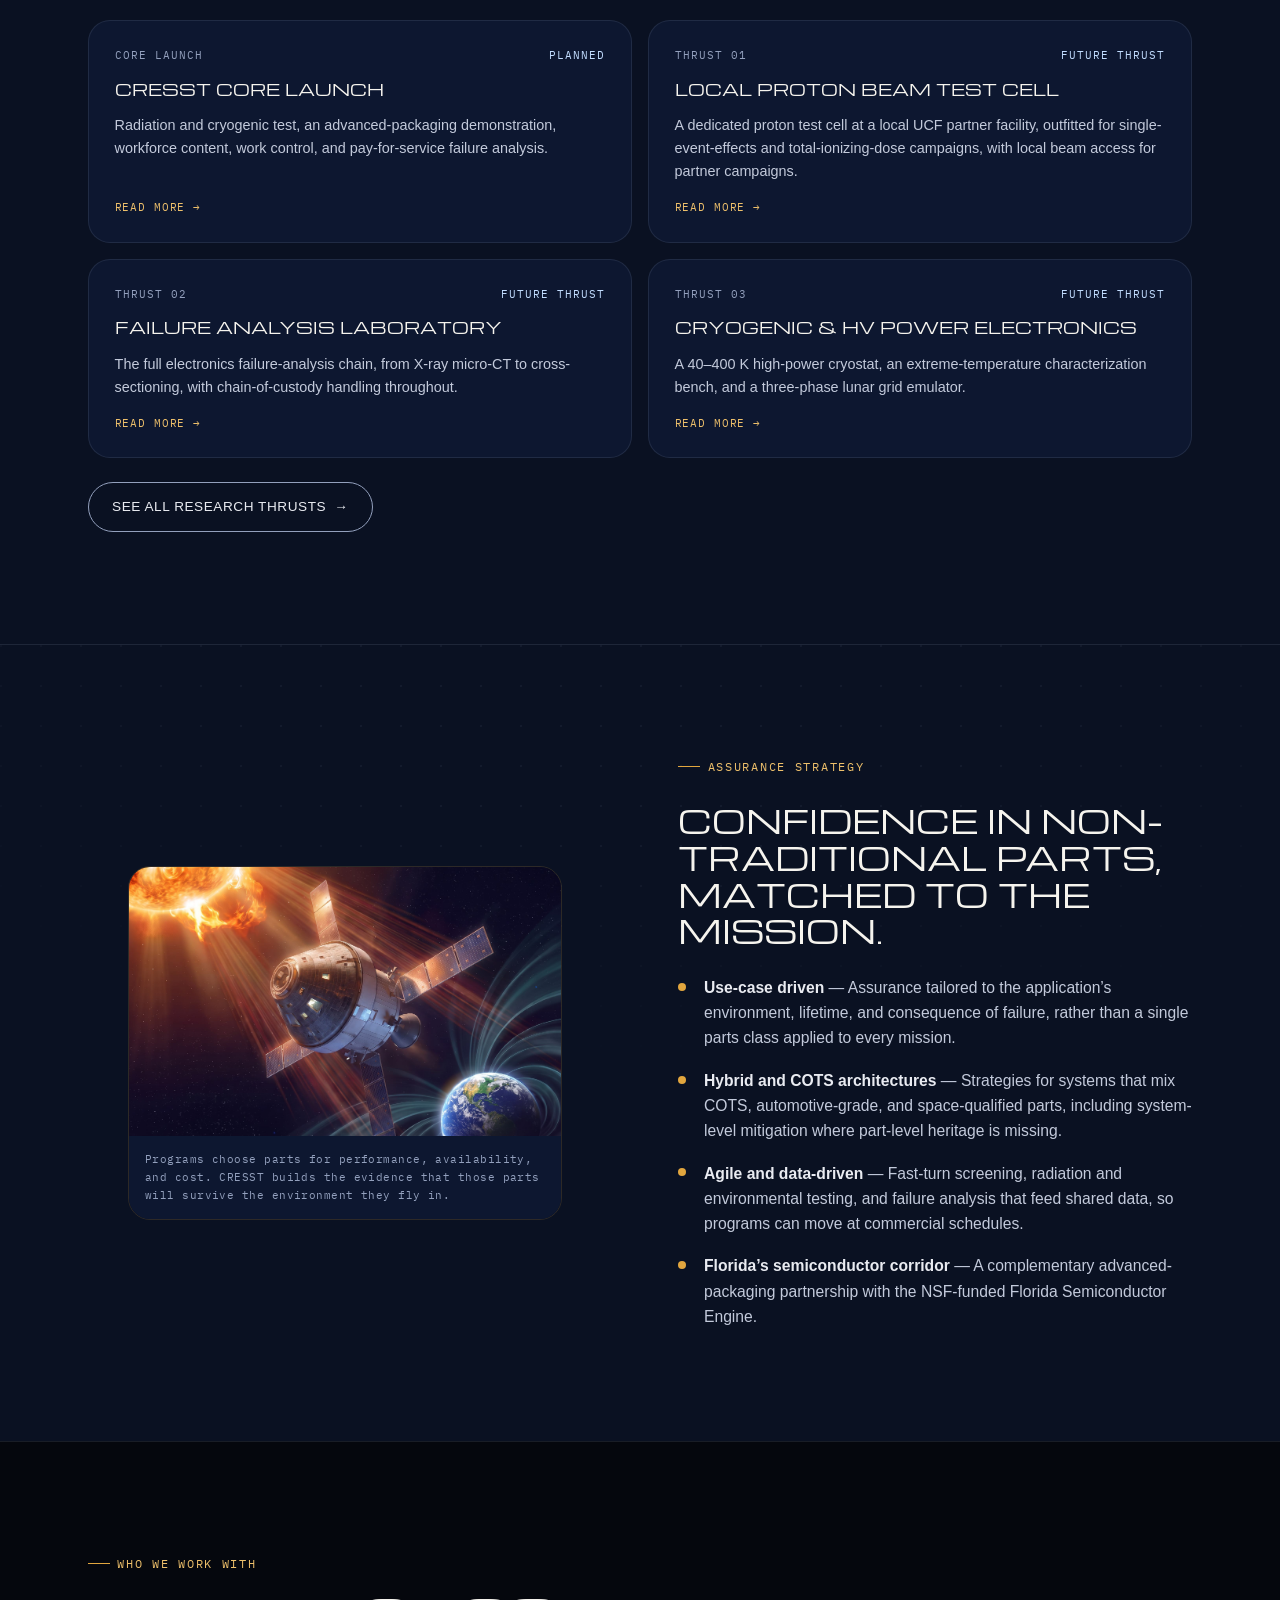
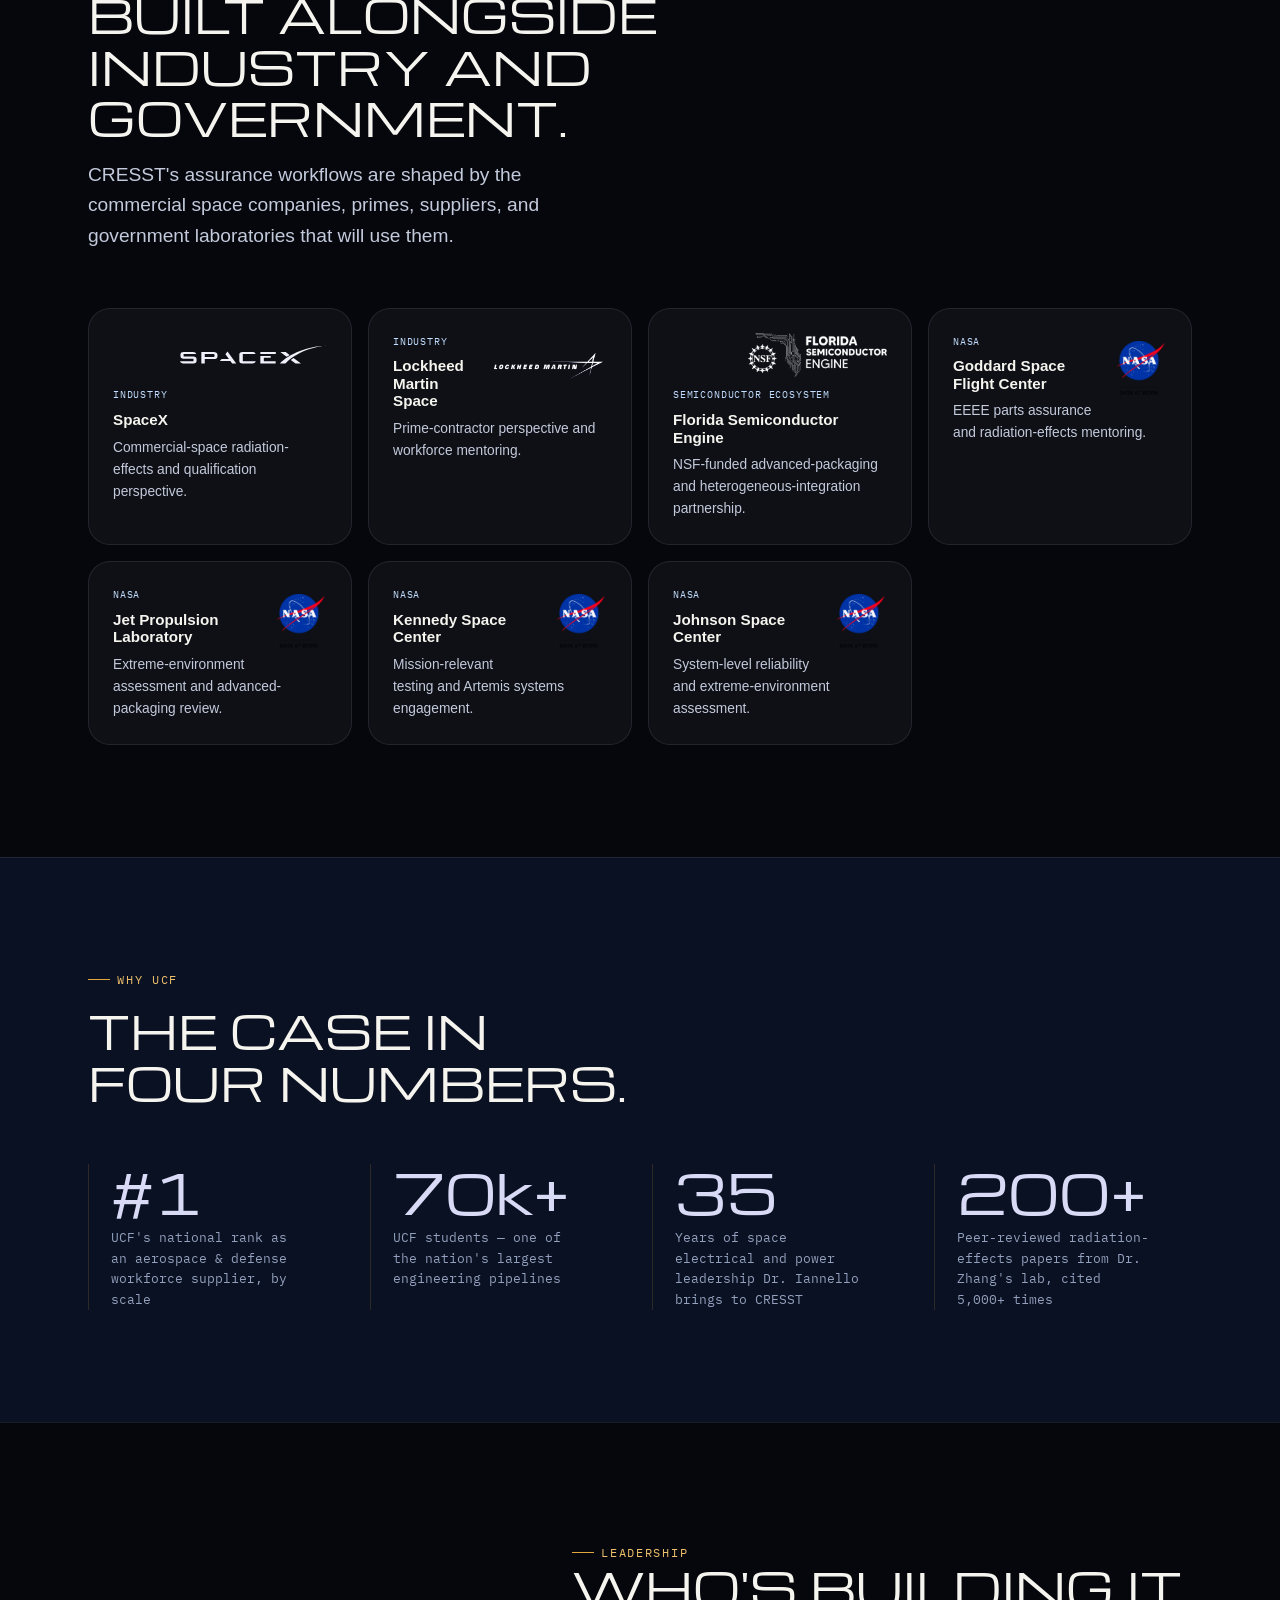
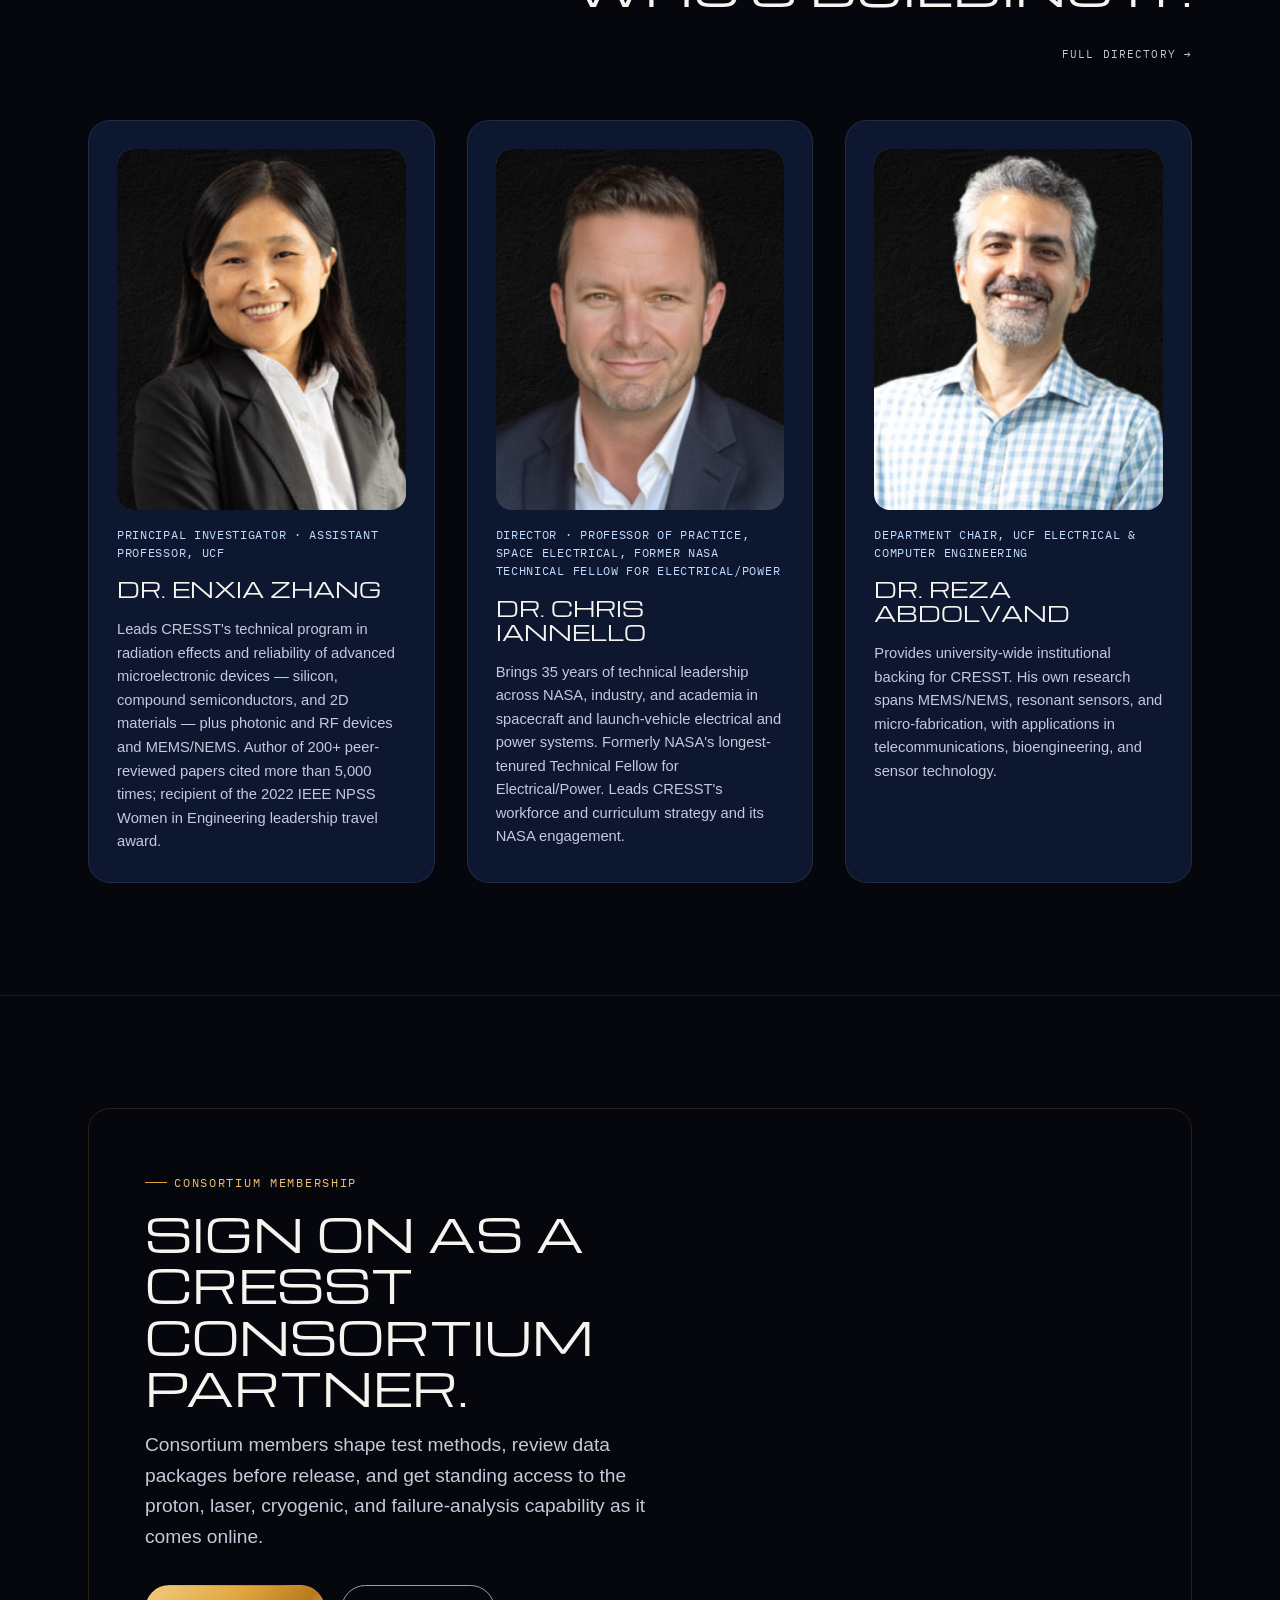
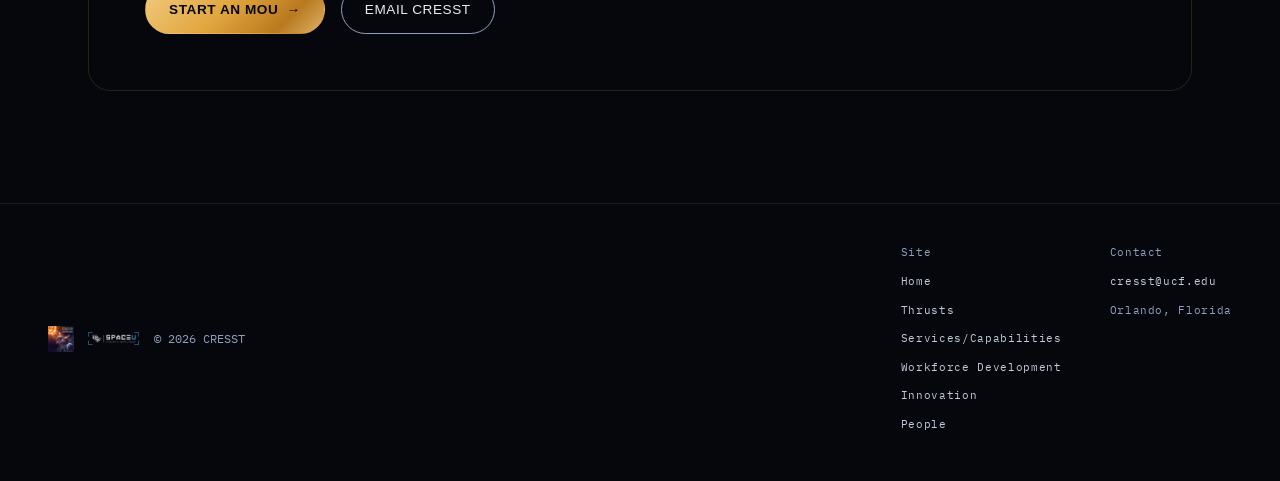
==== commit c1b20293: "Hero button: View Center Thrusts Co-Authored-By: Claude Opus 5.5 <noreply@anthropic.com> Claude-Sess" ====
--- a/index.html
+++ b/index.html
@@ -60,7 +60,7 @@
     <p class="hero-sub">CRESST, UCF's Center for Reliability Evaluation of Semiconductor and Space Technologies, develops agile assurance strategies for commercial-off-the-shelf (COTS) and hybrid architectures, connecting part selection, radiation and reliability testing, advanced packaging, and failure analysis into a single qualification pipeline. Through ARCTIC (Artemis-Ready Cryogenic Technologies for Instrumentation and Power Conversion), it also builds cold-capable power and instrument electronics for the lunar surface and deep space.</p>
     <div class="hero-actions">
       <a href="partner.html" class="btn btn-primary">Partner With CRESST <span class="btn-arrow">&rarr;</span></a>
-      <a href="thrusts.html" class="btn btn-ghost">View Research Thrusts</a>
+      <a href="thrusts.html" class="btn btn-ghost">View Center Thrusts</a>
     </div>
   </div>
 </header>
--- a/css/style.css
+++ b/css/style.css
@@ -2242,7 +2242,7 @@
 }
 .org-unit-grid {
   display: grid;
-  grid-template-columns: repeat(auto-fit, minmax(240px, 1fr));
+  grid-template-columns: repeat(auto-fit, minmax(200px, 1fr));
   gap: 1.25rem;
   width: 100%;
   margin-top: 1.25rem;
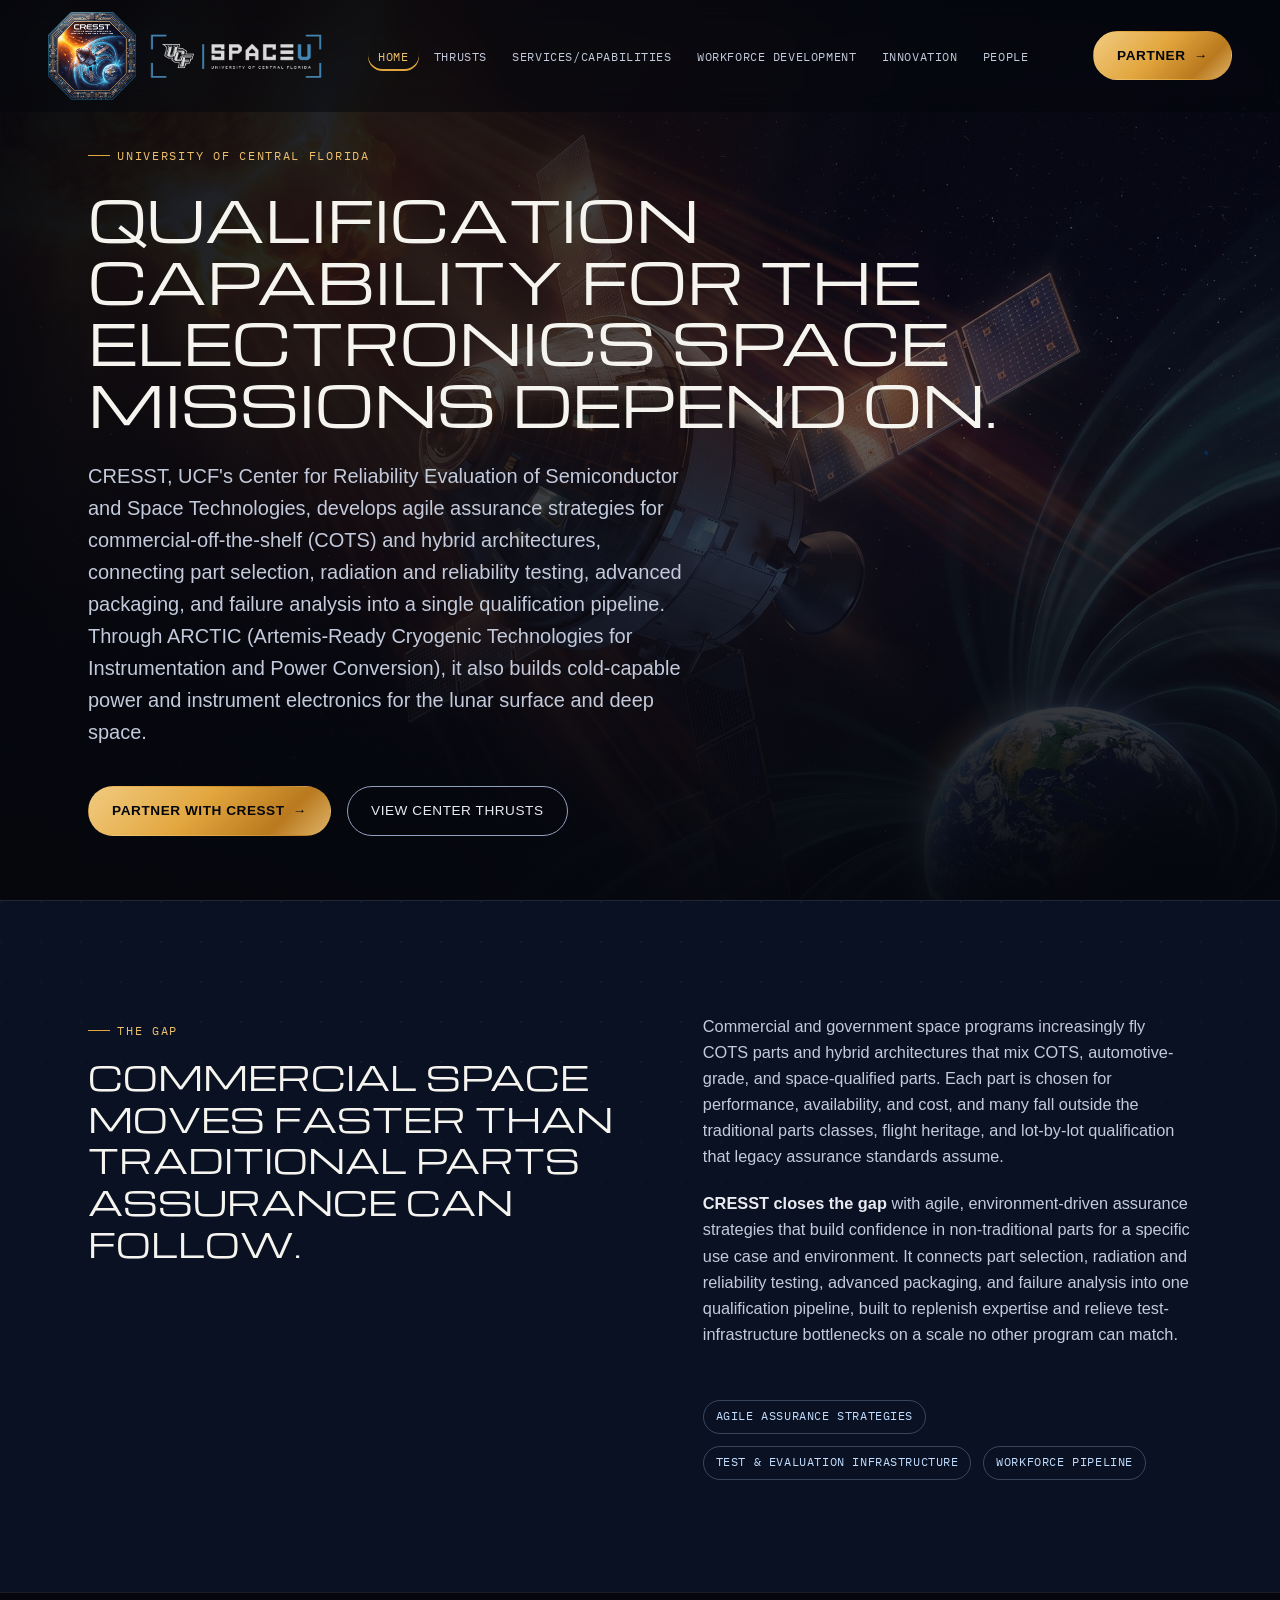
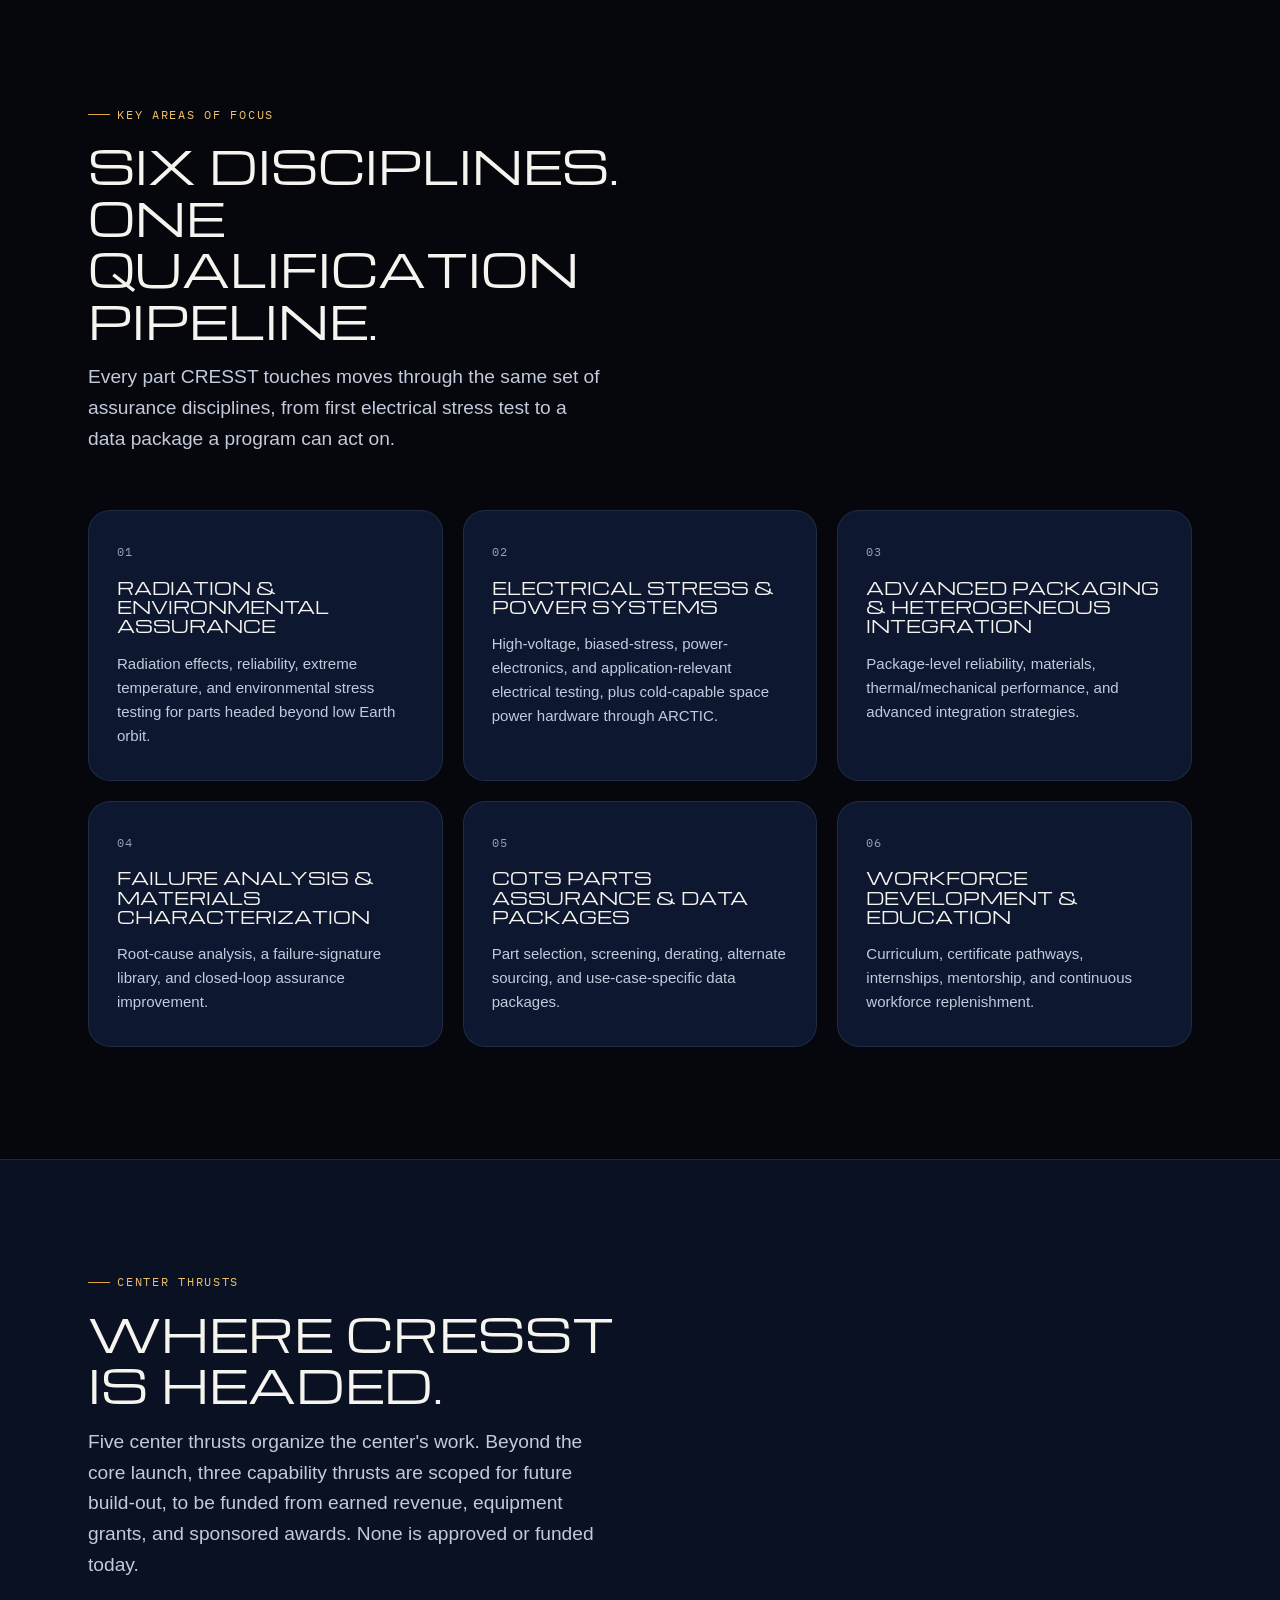
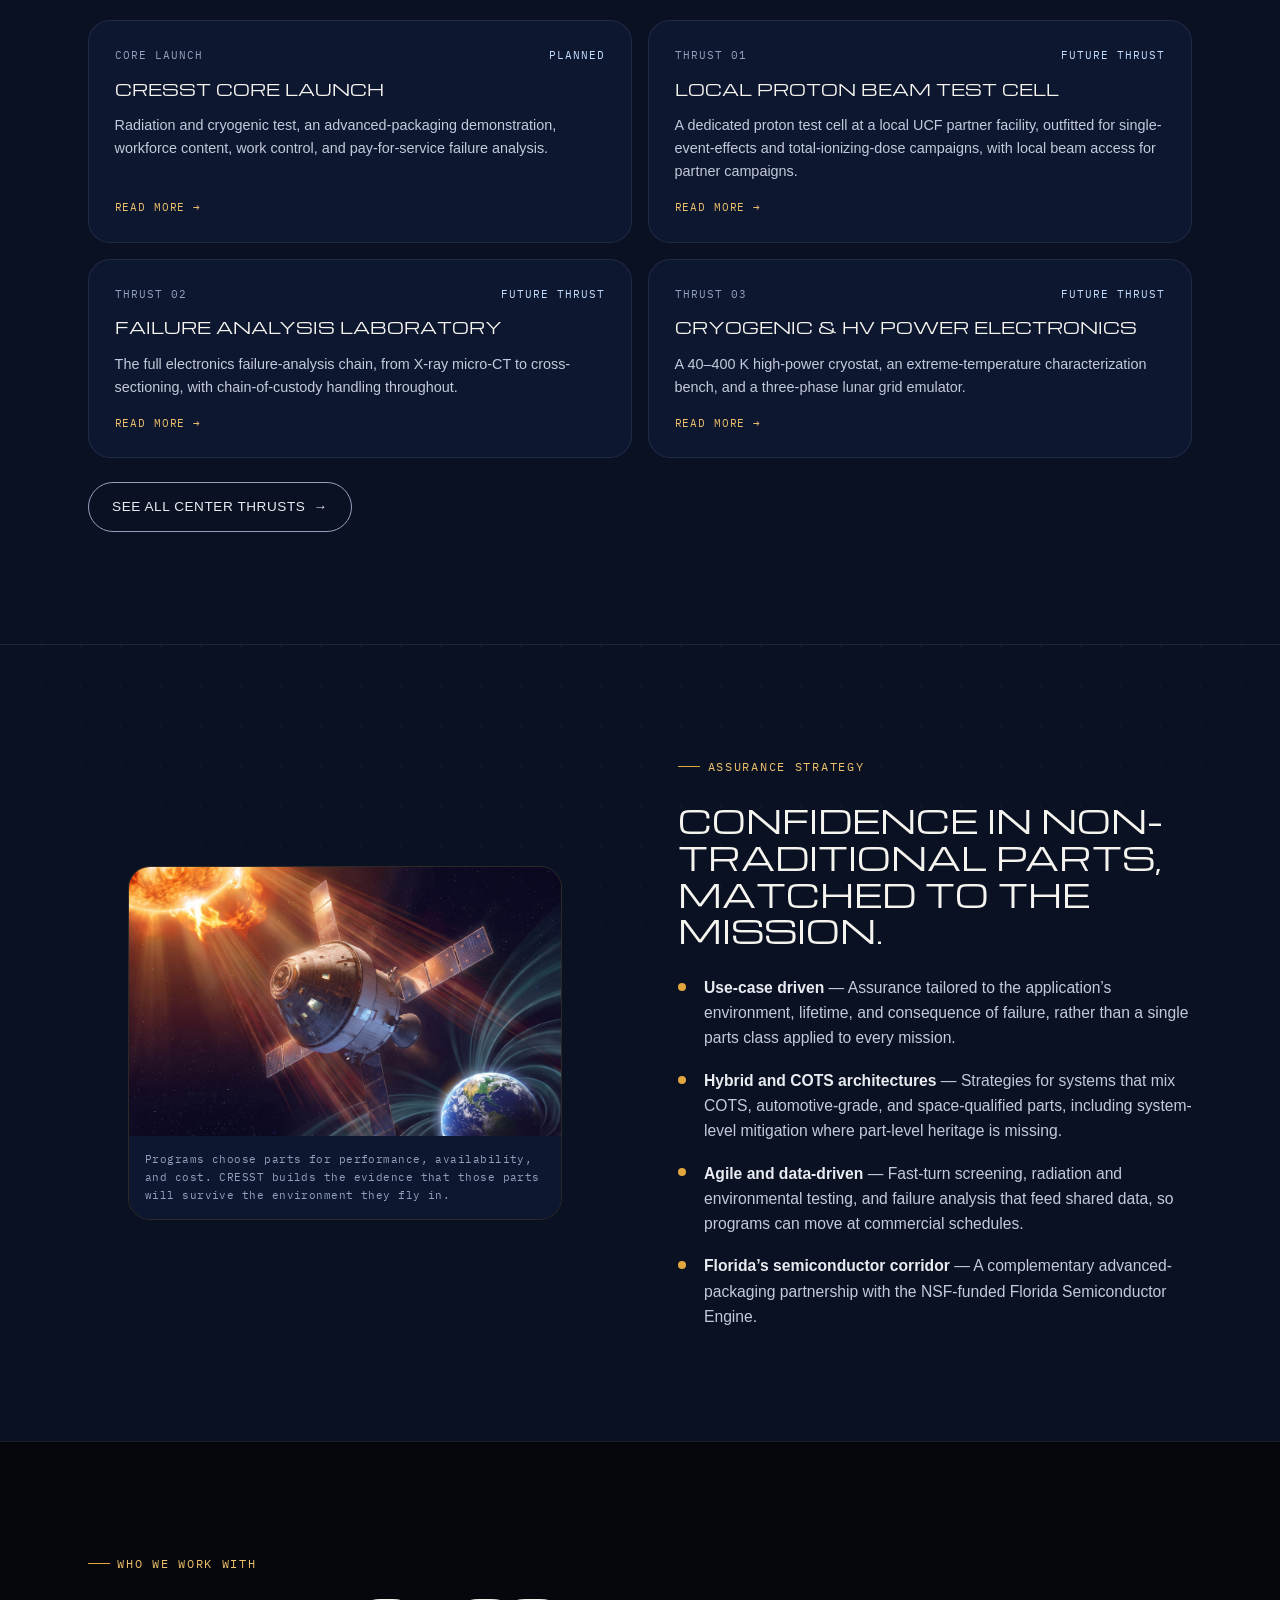
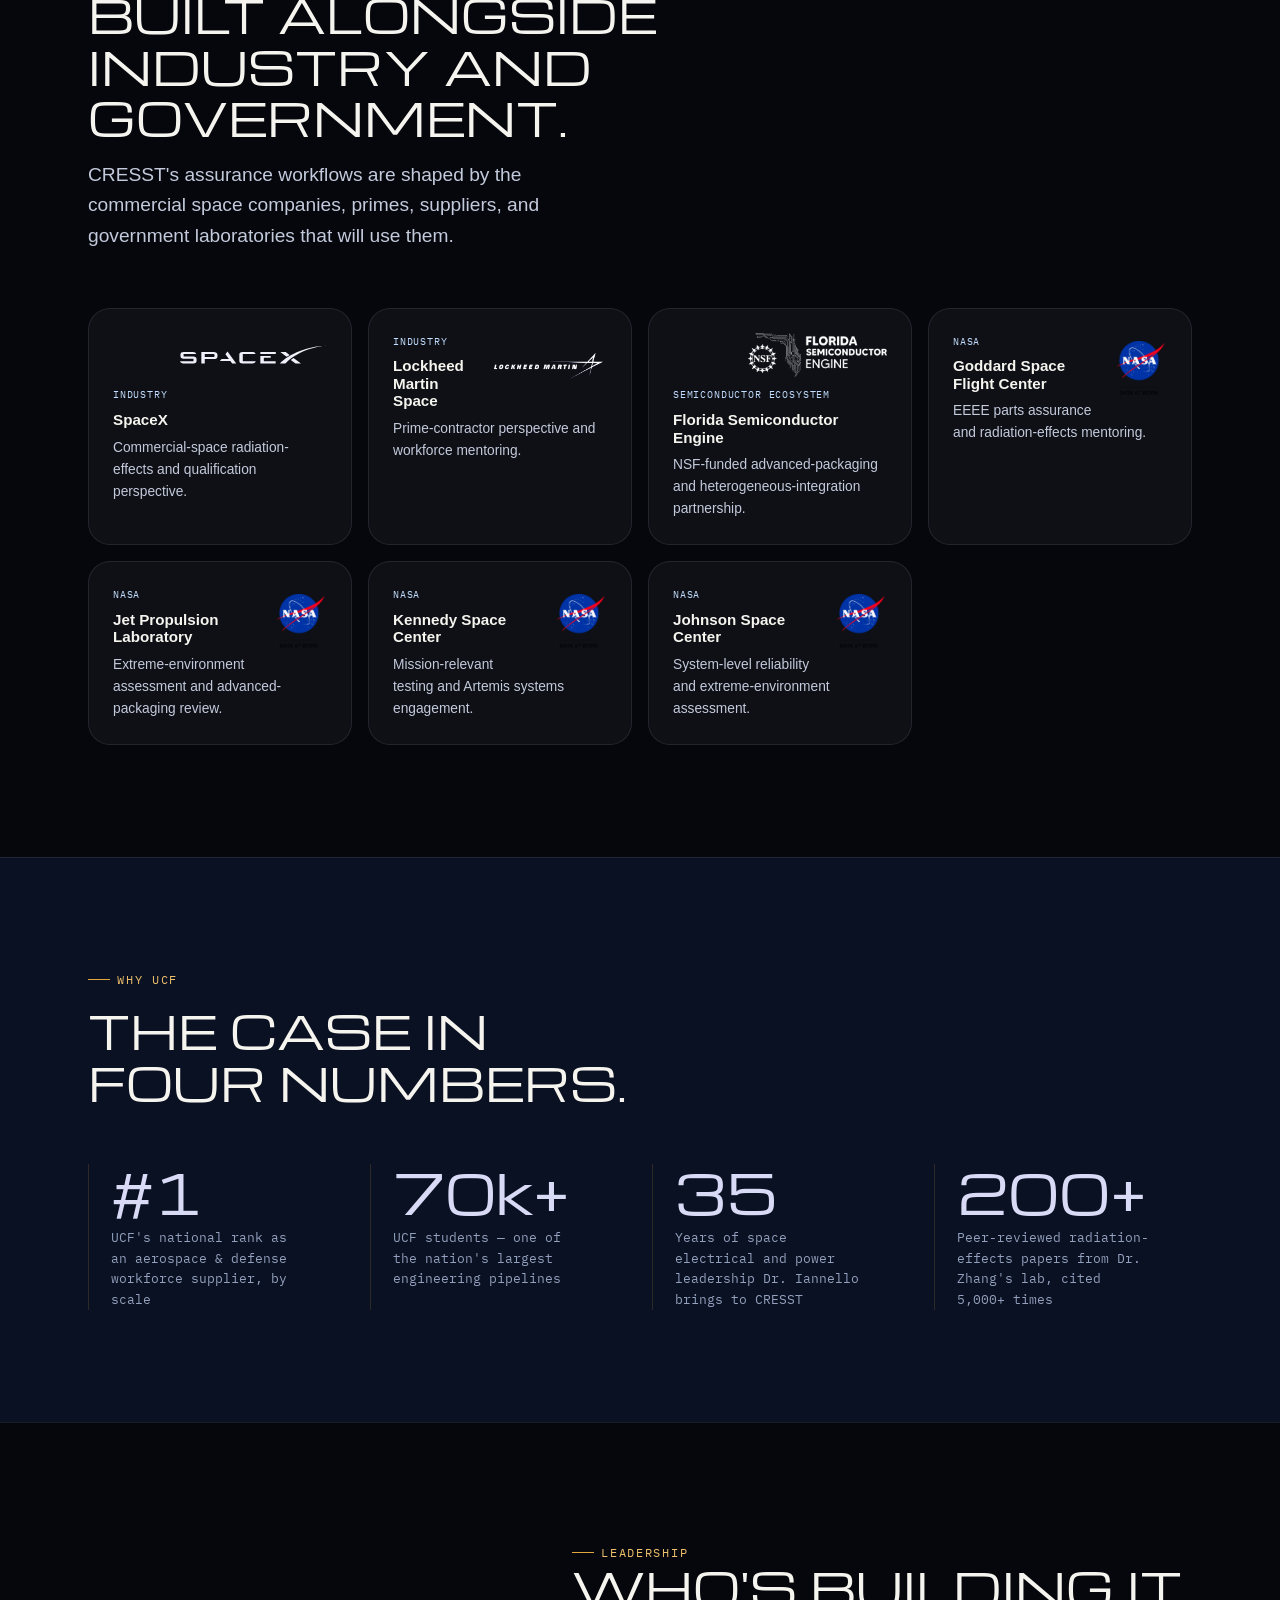
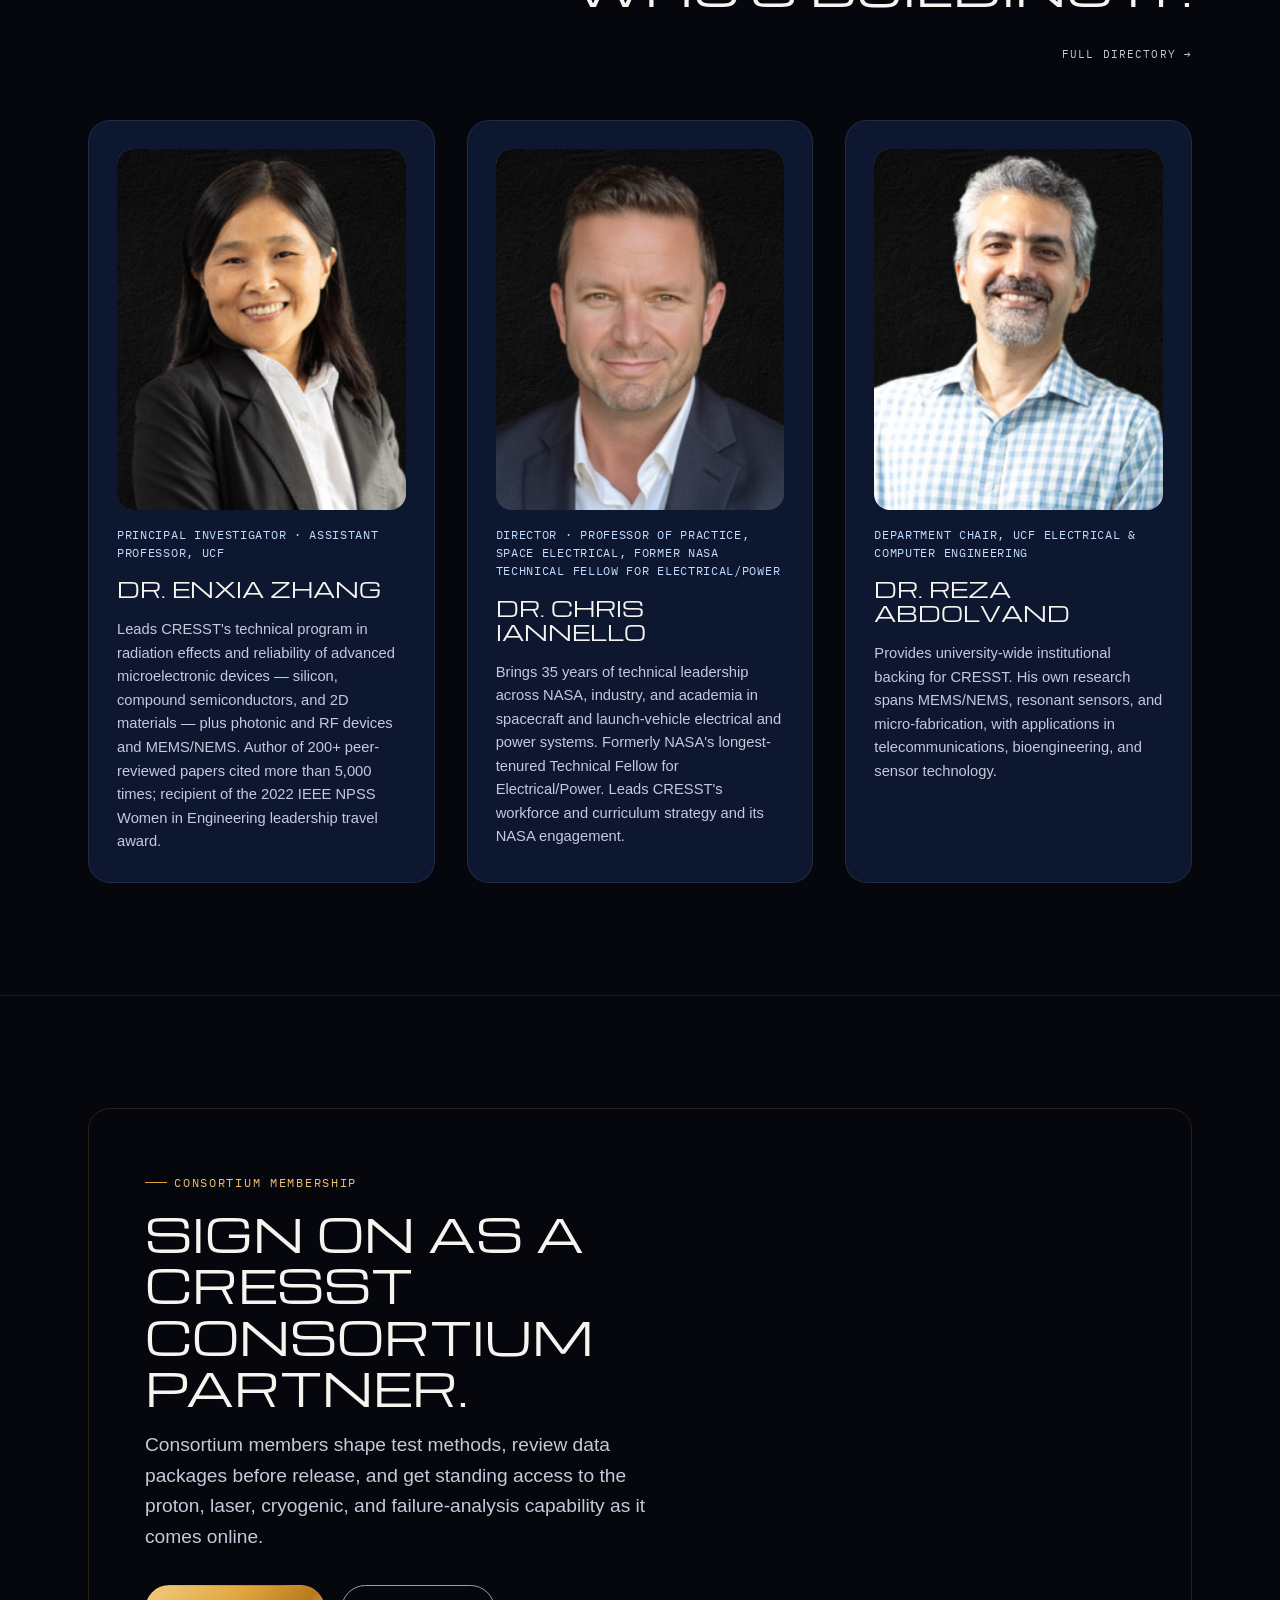
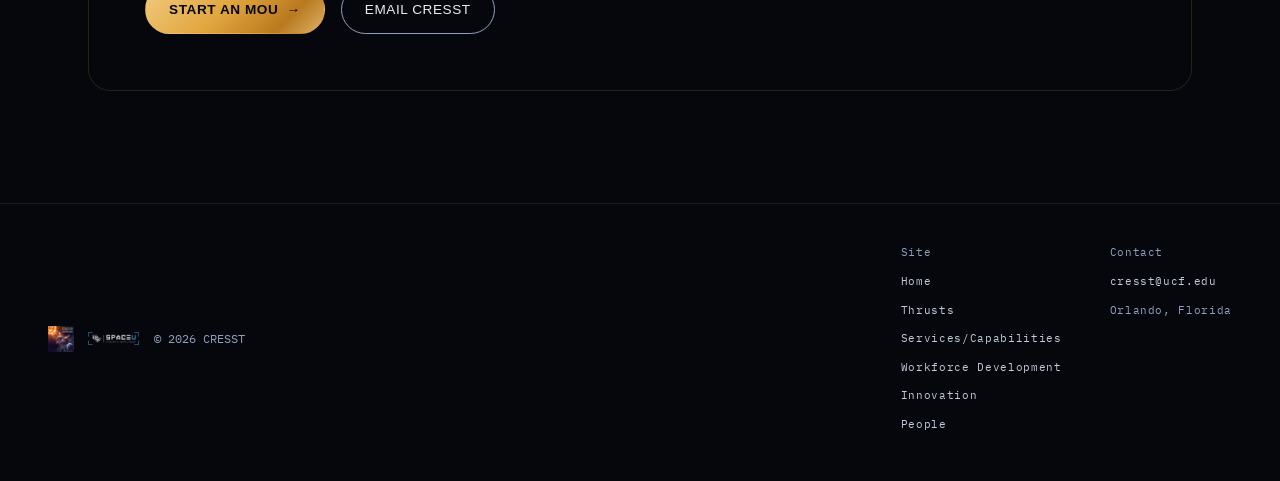
==== commit 1eaf7f3b: "Rename Research Thrusts to Center Thrusts site-wide Co-Authored-By: Claude Opus 5.5 <noreply@anthrop" ====
--- a/index.html
+++ b/index.html
@@ -131,9 +131,9 @@
   <div class="container">
     <div class="investment-teaser-head">
       <div class="section-head reveal" style="margin-bottom:0;">
-        <p class="eyebrow">Research Thrusts</p>
+        <p class="eyebrow">Center Thrusts</p>
         <h2>Where CRESST is headed.</h2>
-        <p class="lede">Five research thrusts organize the center's work. Beyond the core launch, three capability thrusts are scoped for future build-out, to be funded from earned revenue, equipment grants, and sponsored awards. None is approved or funded today.</p>
+        <p class="lede">Five center thrusts organize the center's work. Beyond the core launch, three capability thrusts are scoped for future build-out, to be funded from earned revenue, equipment grants, and sponsored awards. None is approved or funded today.</p>
       </div>
     </div>
     <div class="teaser-grid reveal">
@@ -183,7 +183,7 @@
       </a>
     </div>
     <div class="teaser-footer reveal">
-      <a href="thrusts.html" class="btn btn-ghost">See All Research Thrusts <span class="btn-arrow">&rarr;</span></a>
+      <a href="thrusts.html" class="btn btn-ghost">See All Center Thrusts <span class="btn-arrow">&rarr;</span></a>
     </div>
   </div>
 </section>
